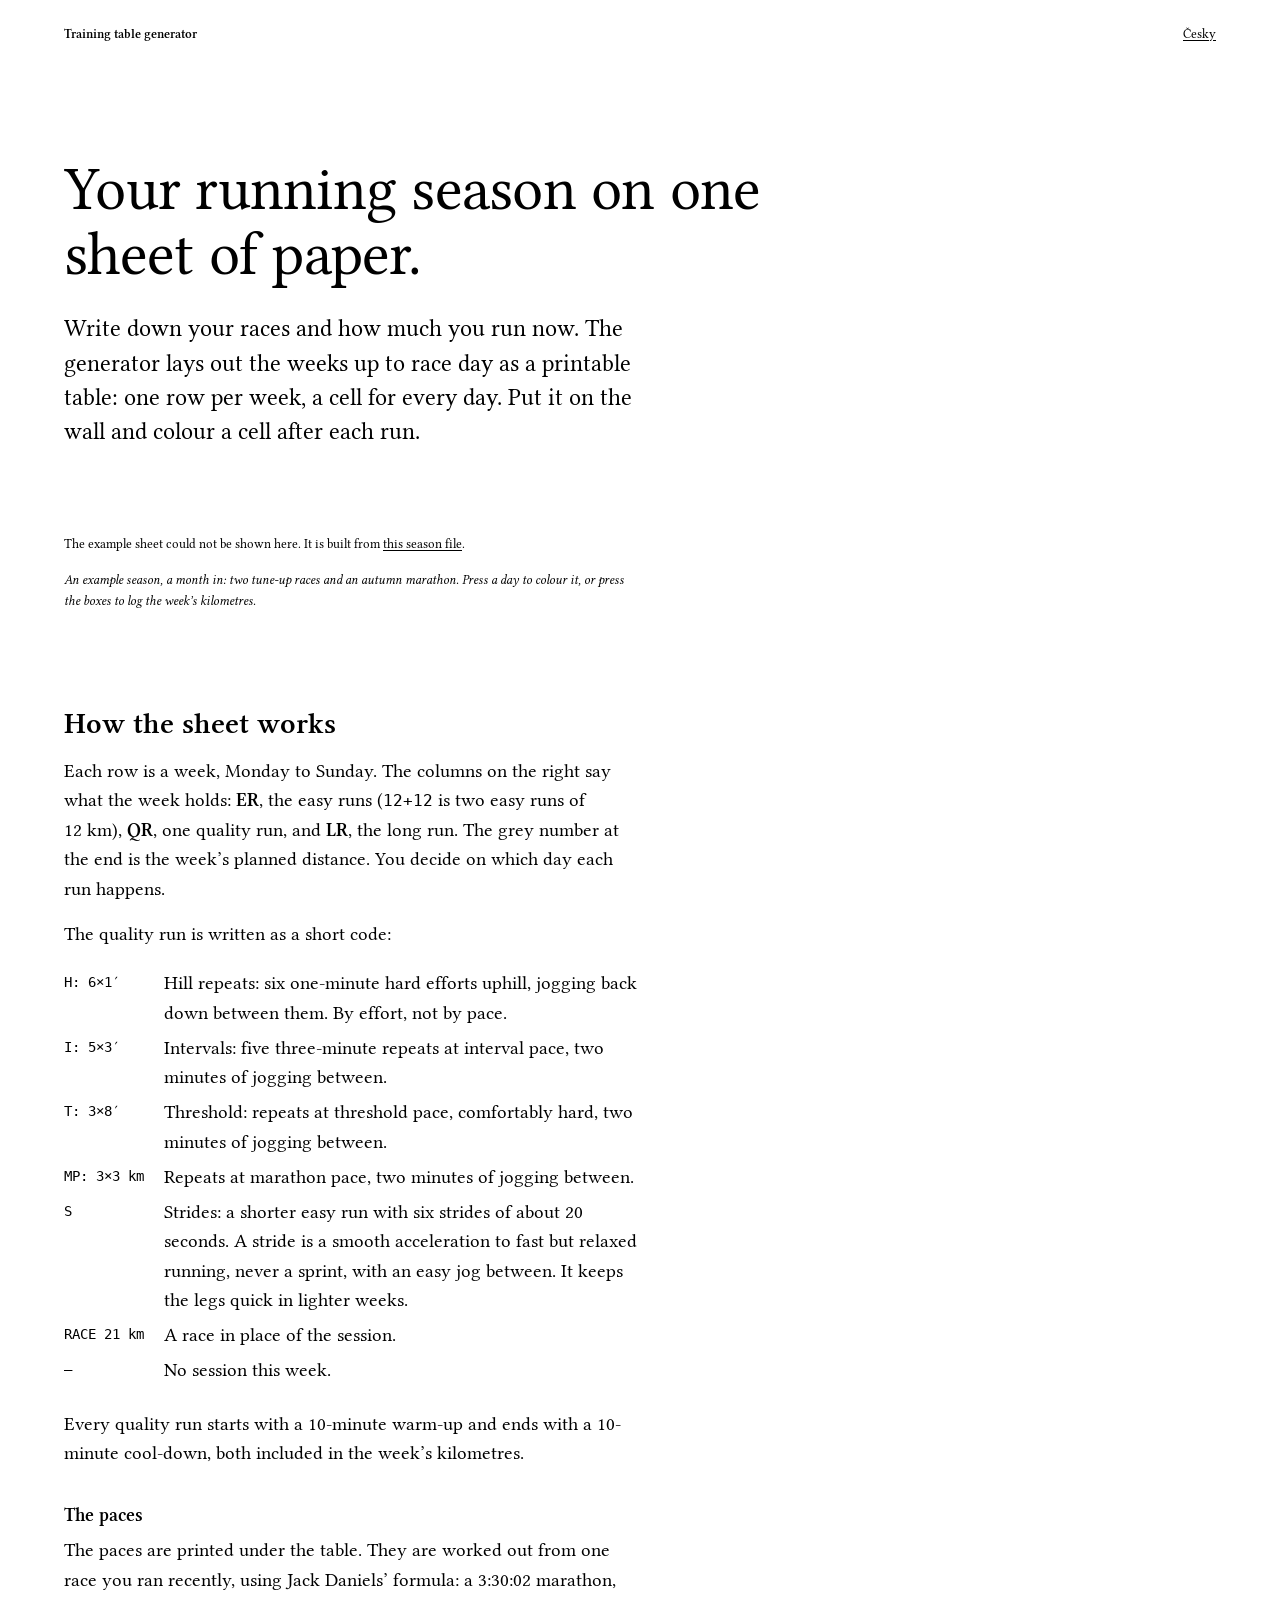
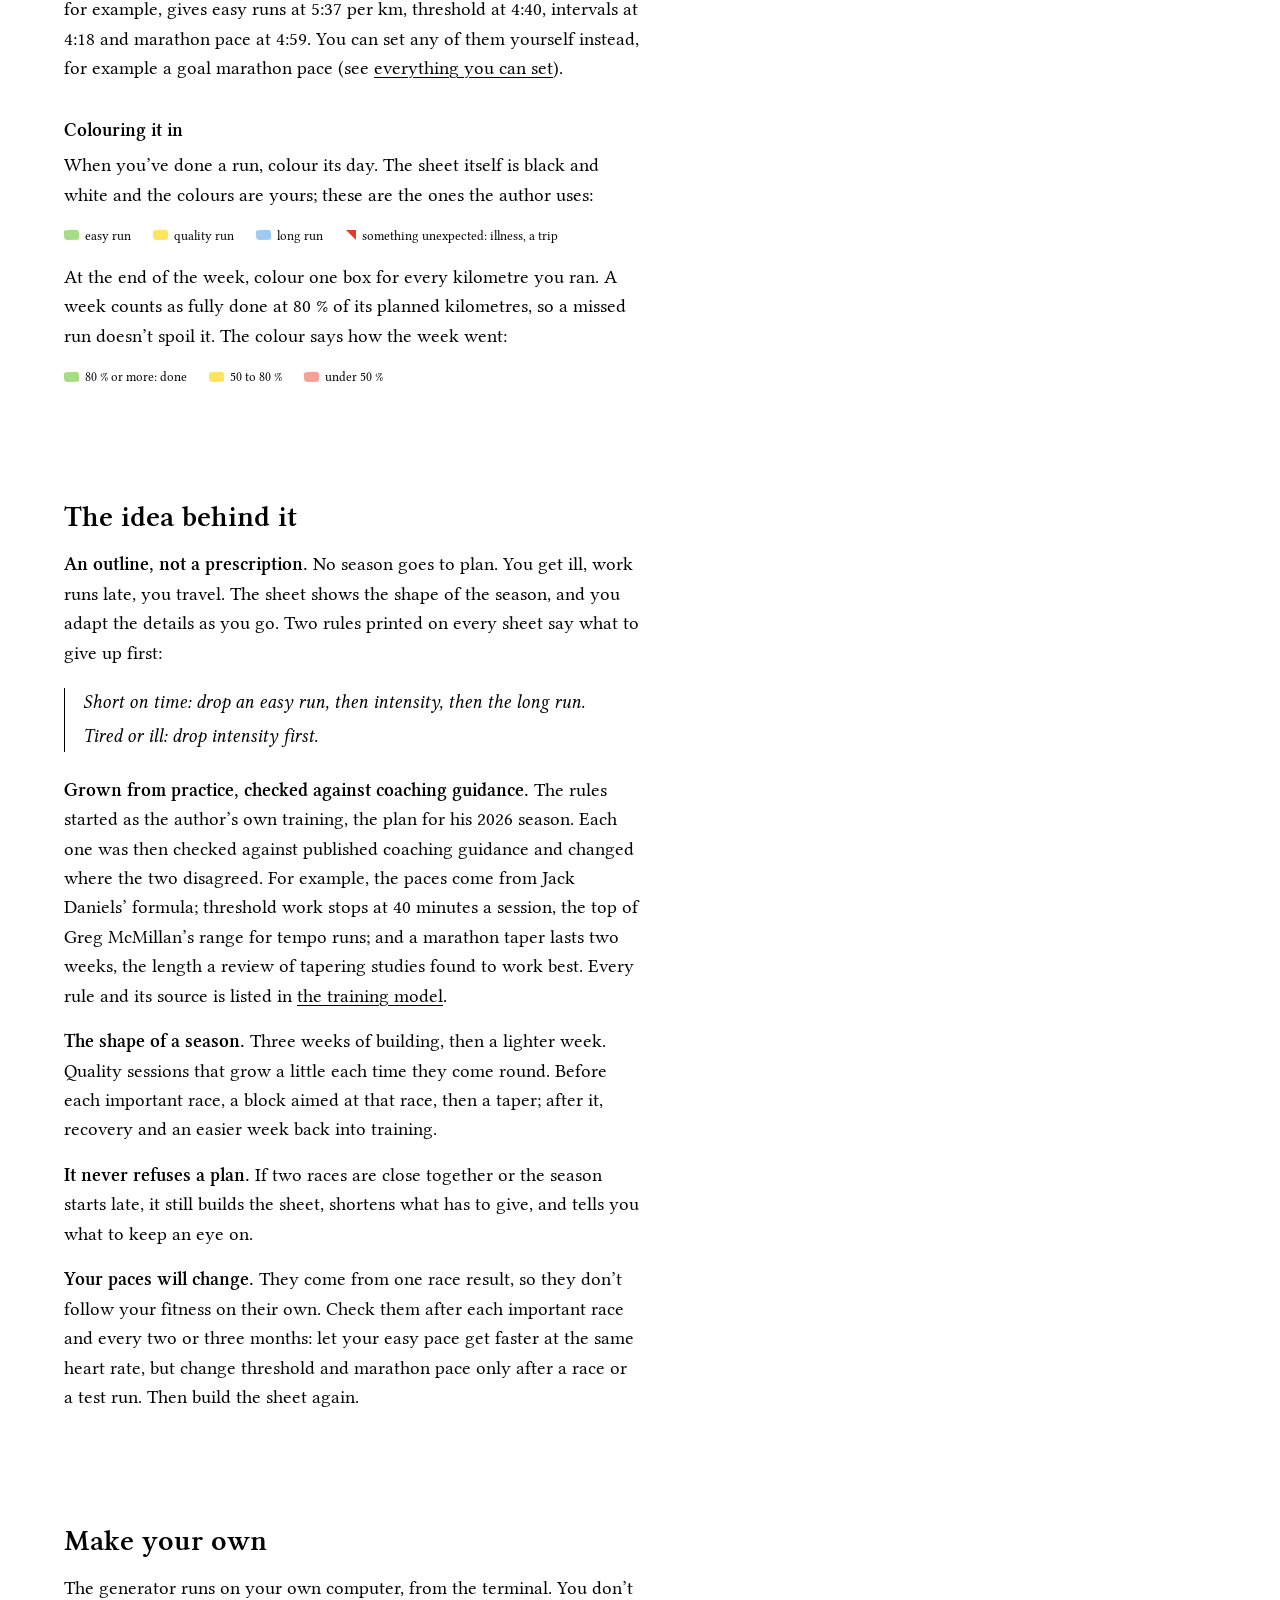
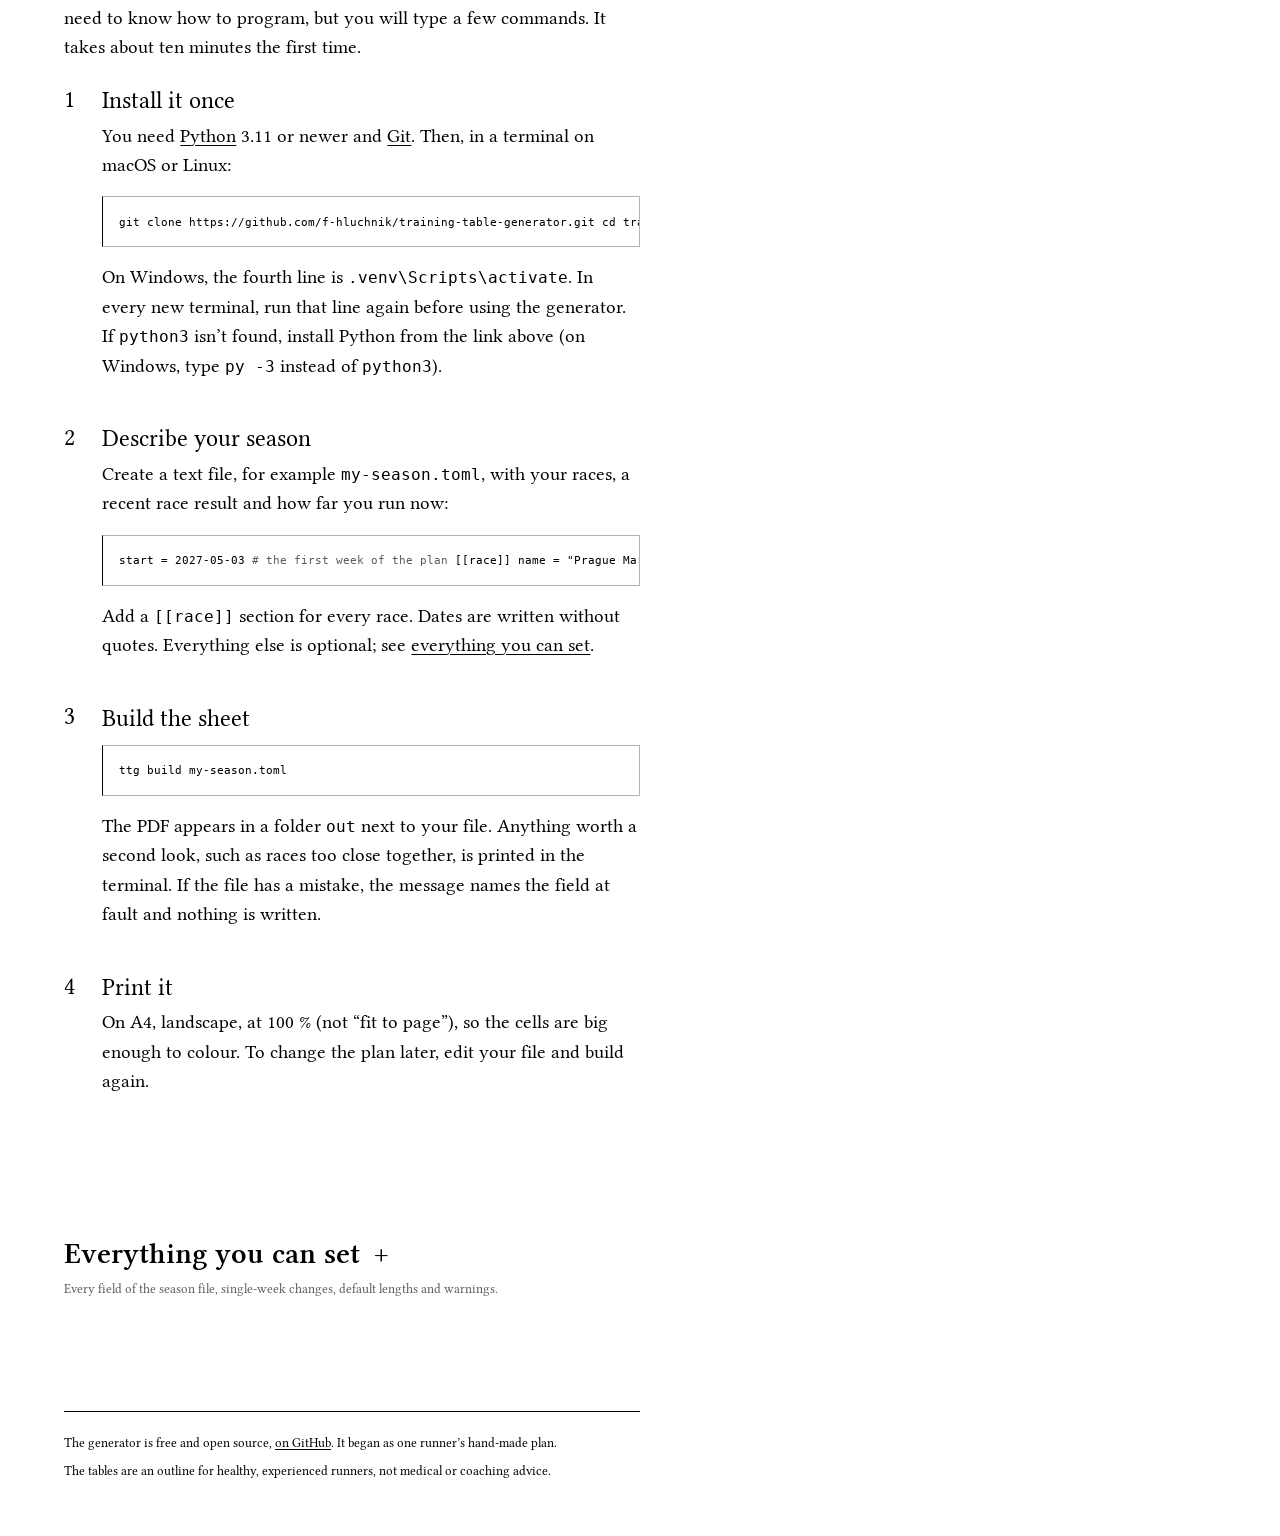
==== site/index.html @ 520ee598 "T-23: landing page, draft 2 (owner's review) - The week's km are coloured by share of the plan: gree" ====
<!doctype html>
<html lang="en">
  <head>
    <meta charset="utf-8" />
    <meta name="viewport" content="width=device-width, initial-scale=1" />
    <title>Training table generator: your running season on one sheet</title>
    <meta
      name="description"
      content="Describe your races in a short text file and get a printable training table: one row per week, a cell for every day, to put on the wall and colour in after each run."
    />
    <link rel="alternate" hreflang="cs" href="cs/" />
    <link rel="alternate" hreflang="en" href="./" />
    <link rel="preload" href="fonts/libertinus-serif-latin-400-normal.woff2" as="font" type="font/woff2" crossorigin />
    <link rel="icon" href="favicon.svg" type="image/svg+xml" />
    <link rel="stylesheet" href="style.css" />
    <script type="module" src="sheet.js"></script>
  </head>
  <body>
    <div class="page">
      <header class="masthead">
        <a class="name" href="./">Training table generator</a>
        <a href="cs/" hreflang="cs" lang="cs">Česky</a>
      </header>

      <main>
        <div class="hero">
          <h1>Your running season on one sheet of paper.</h1>
          <p class="lede">
            Write down your races and how much you run now. The generator lays out the weeks up to race day as a
            printable table: one row per week, a cell for every day. Put it on the wall and colour a cell after
            each run.
          </p>
        </div>

        <figure class="sheet-figure" data-plan="sample/plan.json" data-weeks="8">
          <div class="sheet-scroll"></div>
          <button class="sheet-toggle" type="button" aria-expanded="false" hidden></button>
          <p class="sheet-fallback" hidden>
            The example sheet could not be shown here. It is built from
            <a href="https://github.com/f-hluchnik/training-table-generator/blob/main/seasons/test-2027.toml">this
              season file</a>.
          </p>
          <figcaption class="sheet-caption">
            An example season, a month in: two tune-up races and an autumn marathon. Press a day to colour it,
            or press the boxes to log the week’s kilometres.
          </figcaption>
        </figure>
        <script type="application/json" id="sheet-text">
          {
            "caption": "The example season's training table",
            "weekdays": ["Monday", "Tuesday", "Wednesday", "Thursday", "Friday", "Saturday", "Sunday"],
            "runs": { "easy": "easy run", "quality": "quality run", "long": "long run" },
            "blank": "no run coloured",
            "event": "marked as unexpected",
            "kmText": "{km} of {planned} km",
            "gaugeText": "Kilometres run in week {week}",
            "showAll": "Show the whole season, {weeks} weeks",
            "showFirst": "Show only the first weeks"
          }
        </script>

        <section aria-labelledby="sheet">
          <h2 id="sheet">How the sheet works</h2>
          <p>
            Each row is a week, Monday to Sunday. The columns on the right say what the week holds:
            <strong>ER</strong>, the easy runs (<code>12+12</code> is two easy runs of 12&nbsp;km),
            <strong>QR</strong>, one quality run, and <strong>LR</strong>, the long run. The grey number at the end
            is the week’s planned distance. You decide on which day each run happens.
          </p>
          <p>The quality run is written as a short code:</p>
          <dl class="codes">
            <dt>H: 6×1′</dt>
            <dd>Hill repeats: six one-minute hard efforts uphill, jogging back down between them. By effort, not by pace.</dd>
            <dt>I: 5×3′</dt>
            <dd>Intervals: five three-minute repeats at interval pace, two minutes of jogging between.</dd>
            <dt>T: 3×8′</dt>
            <dd>Threshold: repeats at threshold pace, comfortably hard, two minutes of jogging between.</dd>
            <dt>MP: 3×3 km</dt>
            <dd>Repeats at marathon pace, two minutes of jogging between.</dd>
            <dt>S</dt>
            <dd>
              Strides: a shorter easy run with six strides of about 20 seconds. A stride is a smooth acceleration
              to fast but relaxed running, never a sprint, with an easy jog between. It keeps the legs quick in
              lighter weeks.
            </dd>
            <dt>RACE 21 km</dt>
            <dd>A race in place of the session.</dd>
            <dt>–</dt>
            <dd>No session this week.</dd>
          </dl>
          <p>
            Every quality run starts with a 10-minute warm-up and ends with a 10-minute cool-down, both included
            in the week’s kilometres.
          </p>

          <h3>The paces</h3>
          <p>
            The paces are printed under the table. They are worked out from one race you ran recently, using Jack
            Daniels’ formula: a 3:30:02 marathon, for example, gives easy runs at 5:37 per km, threshold at 4:40,
            intervals at 4:18 and marathon pace at 4:59. You can set any of them yourself instead, for example a
            goal marathon pace (see <a href="#options">everything you can set</a>).
          </p>

          <h3>Colouring it in</h3>
          <p>
            When you’ve done a run, colour its day. The sheet itself is black and white and the colours are yours;
            these are the ones the author uses:
          </p>
          <ul class="markers">
            <li class="easy">easy run</li>
            <li class="quality">quality run</li>
            <li class="long">long run</li>
            <li class="event">something unexpected: illness, a trip</li>
          </ul>
          <p>
            At the end of the week, colour one box for every kilometre you ran. A week counts as fully done at
            80&nbsp;% of its planned kilometres, so a missed run doesn’t spoil it. The colour says how the week
            went:
          </p>
          <ul class="markers">
            <li class="easy">80&nbsp;% or more: done</li>
            <li class="quality">50 to 80&nbsp;%</li>
            <li class="low">under 50&nbsp;%</li>
          </ul>
        </section>

        <section aria-labelledby="idea">
          <h2 id="idea">The idea behind it</h2>
          <p>
            <strong>An outline, not a prescription.</strong> No season goes to plan. You get ill, work runs late,
            you travel. The sheet shows the shape of the season, and you adapt the details as you go. Two rules
            printed on every sheet say what to give up first:
          </p>
          <blockquote class="rule-quote">
            <p>Short on time: drop an easy run, then intensity, then the long run.</p>
            <p>Tired or ill: drop intensity first.</p>
          </blockquote>
          <p>
            <strong>Grown from practice, checked against coaching guidance.</strong> The rules started as the
            author’s own training, the plan for his 2026 season. Each one was then checked against published
            coaching guidance and changed where the two disagreed. For example, the paces come from Jack Daniels’
            formula; threshold work stops at 40 minutes a session, the top of Greg McMillan’s range for tempo
            runs; and a marathon taper lasts two weeks, the length a review of tapering studies found to work
            best. Every rule and its source is listed in
            <a href="https://github.com/f-hluchnik/training-table-generator/blob/main/docs/TRAINING_MODEL.md">the
              training model</a>.
          </p>
          <p>
            <strong>The shape of a season.</strong> Three weeks of building, then a lighter week. Quality sessions
            that grow a little each time they come round. Before each important race, a block aimed at that race,
            then a taper; after it, recovery and an easier week back into training.
          </p>
          <p>
            <strong>It never refuses a plan.</strong> If two races are close together or the season starts late,
            it still builds the sheet, shortens what has to give, and tells you what to keep an eye on.
          </p>
          <p>
            <strong>Your paces will change.</strong> They come from one race result, so they don’t follow your
            fitness on their own. Check them after each important race and every two or three months: let your
            easy pace get faster at the same heart rate, but change threshold and marathon pace only after a race
            or a test run. Then build the sheet again.
          </p>
        </section>

        <section aria-labelledby="make">
          <h2 id="make">Make your own</h2>
          <p>
            The generator runs on your own computer, from the terminal. You don’t need to know how to program, but
            you will type a few commands. It takes about ten minutes the first time.
          </p>
          <ol class="steps">
            <li>
              <h3>Install it once</h3>
              <p>
                You need <a href="https://www.python.org/downloads/">Python</a> 3.11 or newer and
                <a href="https://git-scm.com/downloads">Git</a>. Then, in a terminal on macOS or Linux:
              </p>
              <pre><code>git clone https://github.com/f-hluchnik/training-table-generator.git
cd training-table-generator
python3 -m venv .venv
. .venv/bin/activate
pip install -e .</code></pre>
              <p>
                On Windows, the fourth line is <code>.venv\Scripts\activate</code>. In every new terminal, run
                that line again before using the generator. If <code>python3</code> isn’t found, install Python
                from the link above (on Windows, type <code>py -3</code> instead of <code>python3</code>).
              </p>
            </li>
            <li>
              <h3>Describe your season</h3>
              <p>
                Create a text file, for example <code>my-season.toml</code>, with your races, a recent race result
                and how far you run now:
              </p>
              <pre><code>start = 2027-05-03              <span class="comment"># the first week of the plan</span>

[[race]]
name = "Prague Marathon"
date = 2027-10-10
distance_km = 42.195

[paces]
<span class="comment"># a race you ran recently; all paces are worked out from it</span>
race_result = { distance_km = 42.195, time = "3:30:02" }

[load]
easy_run_km = 12                <span class="comment"># the length of one easy run</span>
long_run_km = 15                <span class="comment"># your long run now</span></code></pre>
              <p>
                Add a <code>[[race]]</code> section for every race. Dates are written without quotes. Everything
                else is optional; see <a href="#options">everything you can set</a>.
              </p>
            </li>
            <li>
              <h3>Build the sheet</h3>
              <pre><code>ttg build my-season.toml</code></pre>
              <p>
                The PDF appears in a folder <code>out</code> next to your file. Anything worth a second look, such as
                races too close together, is printed in the terminal. If the file has a mistake, the message names
                the field at fault and nothing is written.
              </p>
            </li>
            <li>
              <h3>Print it</h3>
              <p>
                On A4, landscape, at 100&nbsp;% (not “fit to page”), so the cells are big enough to colour. To change
                the plan later, edit your file and build again.
              </p>
            </li>
          </ol>
        </section>

        <section class="reference" aria-labelledby="options">
          <details id="options-details">
            <summary>
              <h2 id="options">Everything you can set</h2>
              <span class="summary-note">Every field of the season file, single-week changes, default lengths and warnings.</span>
            </summary>

            <p>
              Only the fields marked <em>required</em> must be in the file. A misspelled field is reported as an
              error, so a typo is never silently ignored.
            </p>

            <h3>The plan</h3>
            <dl class="fields">
              <dt><code>start</code> <span>date</span></dt>
              <dd>Week&nbsp;1 is the Monday-to-Sunday week that contains this date.</dd>
              <dt><code>weeks</code> <span>number</span></dt>
              <dd>
                Instead of <code>start</code>: the plan’s length in weeks, ending with the week of the last race.
                Give one of the two, not both. With neither, the plan starts next Monday.
              </dd>
            </dl>

            <h3>Races: <code>[[race]]</code></h3>
            <p>One section per race, as many as you like, on any dates.</p>
            <dl class="fields">
              <dt><code>name</code> <span>text, required</span></dt>
              <dd>Printed under the table. Each race needs its own name.</dd>
              <dt><code>date</code> <span>date, required</span></dt>
              <dd>The race day, or the first day of a race over several days.</dd>
              <dt><code>end</code> <span>date</span></dt>
              <dd>The last day of a race over several days.</dd>
              <dt><code>distance_km</code> <span>number, required</span></dt>
              <dd>
                Decides how the race is trained for: up to 10&nbsp;km, half marathon, marathon, or longer (ultra).
              </dd>
              <dt><code>priority</code> <span>"A", "B" or "C", default "A"</span></dt>
              <dd>
                A is a main goal, with a full taper and recovery. B is important, with a taper one week shorter. C
                is a tune-up race inside your training, with no taper or recovery of its own: a C race up to
                10&nbsp;km takes the place of the quality run, a longer one the place of the long run.
              </dd>
              <dt><code>taper_weeks</code>, <code>specific_weeks</code>, <code>recovery_weeks</code> <span>numbers</span></dt>
              <dd>
                Change the length of the race’s taper (including race week), its race-specific block and its
                recovery. The defaults are in the table below. Not for C races.
              </dd>
              <dt><code>hilly</code> <span>true or false, default false</span></dt>
              <dd>
                For a course where climbs, not a steady pace, decide the effort, such as a trail or mountain race.
                In the weeks aimed at it, every other quality run is hill repeats, threshold work replaces
                marathon pace, and the long runs have no marathon-pace kilometres. Not for C races.
              </dd>
            </dl>

            <h3>Paces: <code>[paces]</code></h3>
            <dl class="fields">
              <dt><code>race_result</code> <span>required</span></dt>
              <dd>
                A race you ran recently, as <code>{ distance_km = 21.1, time = "1:39:30" }</code>. The time is
                <code>"h:mm:ss"</code> or <code>"m:ss"</code>. Every pace is worked out from it.
              </dd>
              <dt><code>easy</code>, <code>mp</code>, <code>threshold</code>, <code>interval</code> <span>"m:ss" per km</span></dt>
              <dd>
                Set a pace yourself instead of the worked-out one: easy runs, marathon pace, threshold, intervals.
                <code>mp</code> is the place for a goal marathon pace. A threshold pace far from the worked-out one
                gets a warning.
              </dd>
            </dl>

            <h3>Your running now: <code>[load]</code></h3>
            <dl class="fields">
              <dt><code>easy_run_km</code> <span>number, required</span></dt>
              <dd>The length of one easy run. It stays the same all season; in lighter weeks the last one is halved.</dd>
              <dt><code>long_run_km</code> <span>number, required</span></dt>
              <dd>The long run of the first week. It grows by 2&nbsp;km in each building week, up to a limit set by the race.</dd>
              <dt><code>runs_per_week</code> <span>3 to 6, default 4</span></dt>
              <dd>Always one quality run and one long run; the others are easy runs.</dd>
            </dl>

            <h3>The sheet: <code>[sheet]</code></h3>
            <dl class="fields">
              <dt><code>title</code> <span>text, default "training plan"</span></dt>
              <dd>The title at the top of the sheet.</dd>
              <dt><code>rules</code> <span>list of texts</span></dt>
              <dd>
                The rules printed under the table, such as <code>rules = ["Short on time: drop an easy run."]</code>.
                Without it, the sheet prints its own.
              </dd>
            </dl>

            <h3>Changing single weeks: <code>[overrides]</code></h3>
            <p>
              Change any week by its number. The change applies to that week only; the weeks after it are still
              planned as before.
            </p>
            <pre><code>[overrides]
1  = { easy = "reduced" }                                  <span class="comment"># "regular" or "reduced": the last easy run halved</span>
13 = { quality = { type = "H", reps = 10, minutes = 1 } }  <span class="comment"># any quality session</span>
14 = { long_run_km = 30 }                                  <span class="comment"># 0 = no long run</span>
20 = { note = "holiday" }                                  <span class="comment"># replaces the grey number at the end</span></code></pre>
            <p>
              A quality session is <code>{ type, reps, minutes }</code> or <code>{ type, reps, km }</code>, with
              <code>type</code> one of <code>"H"</code>, <code>"I"</code>, <code>"T"</code>, <code>"MP"</code>.
              Strides are <code>{ type = "S" }</code>, no session is <code>{ type = "none" }</code>. A race can’t be
              replaced.
            </p>

            <h3>Default phase lengths</h3>
            <p>
              The plan is laid out backwards from each A and B race. The lengths are in weeks; the long run never
              goes above its limit.
            </p>
            <div class="table-scroll">
              <table class="defaults">
                <thead>
                  <tr>
                    <th scope="col">Race</th>
                    <th scope="col">Taper, with race week</th>
                    <th scope="col">Race-specific block</th>
                    <th scope="col">Recovery</th>
                    <th scope="col">Longest long run</th>
                  </tr>
                </thead>
                <tbody>
                  <tr><th scope="row">up to 10 km</th><td>1</td><td>3</td><td>1</td><td>16 km</td></tr>
                  <tr><th scope="row">half marathon</th><td>2</td><td>4</td><td>2</td><td>21 km</td></tr>
                  <tr><th scope="row">marathon</th><td>2</td><td>6</td><td>2</td><td>32 km</td></tr>
                  <tr><th scope="row">ultra</th><td>3</td><td>6</td><td>3</td><td>40 km</td></tr>
                </tbody>
              </table>
            </div>
            <p>
              When there isn’t room for all of it, the build weeks give way first, then the race-specific block,
              then the recovery after the previous race, then the taper. Each shortened block gets a warning.
            </p>

            <h3>Warnings</h3>
            <p>Warnings never stop the build. Each starts with a code:</p>
            <dl class="fields compact">
              <dt><code>C1</code></dt>
              <dd>Races are close together: a block was shortened because of the previous race.</dd>
              <dt><code>C2</code></dt>
              <dd>The plan starts too late for the first main race.</dd>
              <dt><code>C3</code></dt>
              <dd>The easy runs and the long run grow by more than 10&nbsp;% from one week to the next.</dd>
              <dt><code>C4</code></dt>
              <dd>The long run is more than half of the week.</dd>
              <dt><code>C5</code></dt>
              <dd>The long run is above the race’s limit.</dd>
              <dt><code>C6</code></dt>
              <dd>More than 40 minutes at threshold pace in one session.</dd>
              <dt><code>C7</code></dt>
              <dd>More than 10&nbsp;km, or 8&nbsp;% of the week, at interval pace in one session.</dd>
              <dt><code>C8</code></dt>
              <dd>A threshold pace you set is more than 10 seconds per km away from the worked-out one.</dd>
              <dt><code>C9</code></dt>
              <dd>Hill repeats longer than 2 minutes, or more than 20 minutes of hill effort in one session.</dd>
            </dl>
          </details>
        </section>
      </main>

      <footer class="colophon">
        <p>
          The generator is free and open source,
          <a href="https://github.com/f-hluchnik/training-table-generator">on GitHub</a>. It began as one runner’s
          hand-made plan.
        </p>
        <p>The tables are an outline for healthy, experienced runners, not medical or coaching advice.</p>
      </footer>
    </div>
  </body>
</html>
---- site/style.css ----
/* The landing page wears the sheet's own clothes: white paper, black ink, the sheet's two
   typefaces, and colour only where a runner colours something in (D-051). */

@font-face {
  font-family: "Libertinus Serif";
  font-style: normal;
  font-weight: 400;
  font-display: swap;
  src: url(fonts/libertinus-serif-latin-400-normal.woff2) format("woff2");
  unicode-range: U+0000-00FF, U+0131, U+0152-0153, U+02BB-02BC, U+02C6, U+02DA, U+02DC, U+0304, U+0308, U+0329,
    U+2000-206F, U+20AC, U+2122, U+2191, U+2193, U+2212, U+2215, U+FEFF, U+FFFD;
}
@font-face {
  font-family: "Libertinus Serif";
  font-style: normal;
  font-weight: 400;
  font-display: swap;
  src: url(fonts/libertinus-serif-latin-ext-400-normal.woff2) format("woff2");
  unicode-range: U+0100-02BA, U+02BD-02C5, U+02C7-02CC, U+02CE-02D7, U+02DD-02FF, U+0304, U+0308, U+0329,
    U+1D00-1DBF, U+1E00-1E9F, U+1EF2-1EFF, U+2020, U+20A0-20AB, U+20AD-20C0, U+2113, U+2C60-2C7F, U+A720-A7FF;
}
@font-face {
  font-family: "Libertinus Serif";
  font-style: italic;
  font-weight: 400;
  font-display: swap;
  src: url(fonts/libertinus-serif-latin-400-italic.woff2) format("woff2");
  unicode-range: U+0000-00FF, U+0131, U+0152-0153, U+02BB-02BC, U+02C6, U+02DA, U+02DC, U+0304, U+0308, U+0329,
    U+2000-206F, U+20AC, U+2122, U+2191, U+2193, U+2212, U+2215, U+FEFF, U+FFFD;
}
@font-face {
  font-family: "Libertinus Serif";
  font-style: italic;
  font-weight: 400;
  font-display: swap;
  src: url(fonts/libertinus-serif-latin-ext-400-italic.woff2) format("woff2");
  unicode-range: U+0100-02BA, U+02BD-02C5, U+02C7-02CC, U+02CE-02D7, U+02DD-02FF, U+0304, U+0308, U+0329,
    U+1D00-1DBF, U+1E00-1E9F, U+1EF2-1EFF, U+2020, U+20A0-20AB, U+20AD-20C0, U+2113, U+2C60-2C7F, U+A720-A7FF;
}
@font-face {
  font-family: "Libertinus Serif";
  font-style: normal;
  font-weight: 600;
  font-display: swap;
  src: url(fonts/libertinus-serif-latin-600-normal.woff2) format("woff2");
  unicode-range: U+0000-00FF, U+0131, U+0152-0153, U+02BB-02BC, U+02C6, U+02DA, U+02DC, U+0304, U+0308, U+0329,
    U+2000-206F, U+20AC, U+2122, U+2191, U+2193, U+2212, U+2215, U+FEFF, U+FFFD;
}
@font-face {
  font-family: "Libertinus Serif";
  font-style: normal;
  font-weight: 600;
  font-display: swap;
  src: url(fonts/libertinus-serif-latin-ext-600-normal.woff2) format("woff2");
  unicode-range: U+0100-02BA, U+02BD-02C5, U+02C7-02CC, U+02CE-02D7, U+02DD-02FF, U+0304, U+0308, U+0329,
    U+1D00-1DBF, U+1E00-1E9F, U+1EF2-1EFF, U+2020, U+20A0-20AB, U+20AD-20C0, U+2113, U+2C60-2C7F, U+A720-A7FF;
}
@font-face {
  font-family: "DejaVu Sans Mono";
  font-style: normal;
  font-weight: 400;
  font-display: swap;
  src: url(fonts/dejavu-mono-latin-400-normal.woff2) format("woff2");
}
@font-face {
  font-family: "DejaVu Sans Mono";
  font-style: normal;
  font-weight: 700;
  font-display: swap;
  src: url(fonts/dejavu-mono-latin-700-normal.woff2) format("woff2");
}

:root {
  /* The sheet: paper, ink, its grey rules and fills (D-048). */
  --paper: #ffffff;
  --ink: #000000;
  --pencil: #5c5c5c; /* secondary text, the sheet's grey week numbers */
  --rule: #b3b3b3;
  --header-fill: #e6e6e6; /* the sheet's 90 % grey */
  --band-fill: #f0f0f0; /* the sheet's 94 % grey */
  /* The runner's markers, as on the 2026 reference sheet. */
  --easy: #a6dc86;
  --quality: #ffe45c;
  --long: #9fcbf2;
  --event: #e23b2e;
  --low: #f4a196; /* red, light enough to fill a row of boxes */

  --serif: "Libertinus Serif", "Iowan Old Style", "Palatino Linotype", Georgia, serif;
  --mono: "DejaVu Sans Mono", Menlo, Consolas, monospace;

  /* A 1.25 scale on an 19 px serif body. */
  --step--1: 0.84rem;
  --step-0: 1.1875rem;
  --step-1: 1.48rem;
  --step-2: 1.85rem;
  --step-4: clamp(2.4rem, 1.6rem + 3.4vw, 3.9rem);

  --measure: 36rem;
  --gutter: clamp(1.25rem, 5vw, 4.5rem);
}

*,
*::before,
*::after {
  box-sizing: border-box;
}

html {
  background: var(--paper);
  color: var(--ink);
  font-family: var(--serif);
  font-size: 100%;
  -webkit-text-size-adjust: 100%;
}

body {
  margin: 0;
  font-size: var(--step-0);
  line-height: 1.55;
  font-kerning: normal;
  font-variant-numeric: oldstyle-nums proportional-nums;
}

a {
  color: inherit;
  text-decoration-thickness: 1px;
  text-underline-offset: 0.18em;
}
a:hover {
  text-decoration-thickness: 2px;
}
:focus-visible {
  outline: 2px solid var(--ink);
  outline-offset: 3px;
}

.page {
  padding: 0 var(--gutter);
}

/* ---------------------------------------------------------------- masthead */

.masthead {
  display: flex;
  justify-content: space-between;
  align-items: baseline;
  gap: 1rem;
  padding: 1.5rem 0 0;
  font-size: var(--step--1);
}
.masthead .name {
  font-weight: 600;
  text-decoration: none;
}

/* ---------------------------------------------------------------- hero */

.hero {
  padding: clamp(3rem, 9vw, 7rem) 0 0;
}
h1 {
  max-width: 13em;
  margin: 0;
  font-size: var(--step-4);
  font-weight: 400;
  line-height: 1.04;
  letter-spacing: -0.012em;
  font-variant-numeric: lining-nums;
}
.lede {
  max-width: var(--measure);
  margin: 1.6rem 0 0;
  font-size: var(--step-1);
  line-height: 1.45;
}

/* ---------------------------------------------------------------- the sheet */

.sheet-figure {
  margin: clamp(2.5rem, 6vw, 4.5rem) 0 0;
}
.sheet-scroll {
  overflow-x: auto;
  /* The sheet keeps the PDF's proportions and scrolls on narrow screens. */
  padding: 0 0 0.75rem;
}
.sheet {
  border-collapse: collapse;
  font-family: var(--mono);
  font-size: 0.8125rem;
  line-height: 1;
  font-variant-numeric: normal;
  white-space: nowrap;
}
/* The frame, as on the sheet: around the table, not around the note column. */
.sheet thead th:not(.note) {
  border-top: 1.5px solid var(--ink);
}
.sheet .month {
  border-left: 1.5px solid var(--ink);
}
.sheet .end {
  border-right: 1.5px solid var(--ink);
}
.sheet tbody tr:last-child > :not(.note),
.sheet .reaches-end {
  border-bottom: 1.5px solid var(--ink);
}
.sheet th,
.sheet td {
  height: 1.9rem;
  padding: 0 0.45rem;
  border: 1px solid var(--rule);
  font-weight: 400;
  text-align: left;
}
.sheet thead th {
  background: var(--header-fill);
  border-bottom: 1.5px solid var(--ink);
  text-align: center;
}
.sheet .month,
.sheet .phase {
  width: 1.7rem;
  padding: 0;
  background: var(--band-fill);
  text-align: center;
  vertical-align: middle;
}
.sheet .month span,
.sheet .phase span {
  display: inline-block;
  writing-mode: vertical-rl;
  transform: rotate(180deg);
}
.sheet .week {
  color: var(--pencil);
  text-align: right;
}
.sheet .group {
  border-left: 1.2px solid var(--ink);
}
.sheet .note {
  border: 0;
  padding-left: 0.6rem;
  color: var(--pencil);
  font-size: 0.75rem;
  background: var(--paper);
}
.sheet thead .note {
  background: var(--paper);
  border-bottom: 0;
}

/* A day cell is a button: press it to colour the day. */
.sheet .day {
  padding: 0;
  text-align: center;
}
.day button {
  position: relative;
  width: 2.35rem;
  height: 100%;
  min-height: 1.9rem;
  padding: 0;
  border: 0;
  background: none;
  color: inherit;
  font: inherit;
  cursor: pointer;
}
.day button.race {
  font-weight: 700;
}
/* The colour is laid on like a marker stroke: a little short of the lines, a little crooked. */
.day button::before {
  content: "";
  position: absolute;
  inset: 2px 1px 3px 2px;
  border-radius: 1px 4px 2px 6px / 3px 2px 5px 2px;
  background: var(--marker, transparent);
  transform: rotate(var(--tilt, 0deg));
  mix-blend-mode: multiply;
}
.day button span {
  position: relative;
}
.day button[data-run="easy"] {
  --marker: var(--easy);
}
.day button[data-run="quality"] {
  --marker: var(--quality);
}
.day button[data-run="long"] {
  --marker: var(--long);
}
/* Something unexpected (illness, a trip): a red triangle in the corner. */
.day button[data-event]::after {
  content: "";
  position: absolute;
  top: 0;
  right: 0;
  border-style: solid;
  border-width: 0 0.6rem 0.6rem 0;
  border-color: transparent var(--event) transparent transparent;
}

/* The gauge: one box per km, a heavier line every 10 km. */
.sheet .gauge {
  padding: 0;
}
.gauge-track {
  display: grid;
  grid-template-columns: repeat(var(--boxes), 0.36rem);
  height: 1.9rem;
  cursor: pointer;
}
.gauge-track span {
  border-right: 1px solid #d4d4d4;
}
.gauge-track span:nth-child(10n) {
  border-right-color: var(--ink);
}
.gauge-track span:last-child {
  border-right: 0;
}
/* Logged km: green from 80 % of the plan, yellow from 50 %, red below. */
.gauge-track[data-level="full"] span.done {
  background: var(--easy);
}
.gauge-track[data-level="part"] span.done {
  background: var(--quality);
}
.gauge-track[data-level="low"] span.done {
  background: var(--low);
}
.gauge-head {
  display: grid;
  grid-template-columns: repeat(var(--labels), calc(0.36rem * 10));
  font-size: 0.6875rem;
}
.gauge-head span {
  text-align: right;
  padding-right: 2px;
}

.sheet-paper {
  display: inline-block;
}
.sheet-scroll.collapsed {
  max-height: var(--collapsed-height);
  overflow-y: hidden;
  -webkit-mask-image: linear-gradient(to bottom, #000 calc(100% - 2.5rem), transparent);
  mask-image: linear-gradient(to bottom, #000 calc(100% - 2.5rem), transparent);
}

/* The sheet's footer: codes and dates in the mono, words in the serif, a thin rule between. */
.sheet-footer {
  padding: 0.9rem 0 0;
  font-size: 0.8125rem;
  line-height: 1.5;
  text-align: center;
  white-space: normal;
}
.sheet-footer p {
  margin: 0 0 0.3rem;
  hyphens: manual;
}
.sheet-footer .entry {
  display: inline-block;
}
.sheet-footer .data {
  font-family: var(--mono);
  font-size: 0.88em;
}
.sheet-footer b.data {
  font-weight: 700;
}
.sheet-footer .separator {
  display: inline-block;
  height: 0.75em;
  margin: 0 0.55rem;
  border-left: 1px solid var(--ink);
}

.sheet-toggle {
  margin: 0.9rem 0 0;
  padding: 0.35rem 0.8rem;
  border: 1.5px solid var(--ink);
  border-radius: 0;
  background: var(--paper);
  color: var(--ink);
  font: inherit;
  font-size: var(--step--1);
  cursor: pointer;
}
.sheet-toggle:hover {
  background: var(--band-fill);
}

.sheet-caption {
  max-width: var(--measure);
  margin: 1rem 0 0;
  font-size: var(--step--1);
  font-style: italic;
  line-height: 1.5;
}
.sheet-caption a {
  font-style: normal;
}
.sheet-fallback {
  max-width: var(--measure);
  font-size: var(--step--1);
}

/* ---------------------------------------------------------------- sections */

main section {
  max-width: var(--measure);
  padding: clamp(3.5rem, 8vw, 6rem) 0 0;
}
h2 {
  margin: 0 0 1rem;
  font-size: var(--step-2);
  font-weight: 600;
  line-height: 1.15;
}
h3 {
  margin: 2rem 0 0.4rem;
  font-size: var(--step-0);
  font-weight: 600;
}
p {
  margin: 0 0 1rem;
  hyphens: auto;
}
strong {
  font-weight: 600;
}

/* The session codes, as the sheet prints them. */
.codes {
  display: grid;
  grid-template-columns: max-content 1fr;
  gap: 0.35rem 1.25rem;
  margin: 1.25rem 0 1.5rem;
}
.codes dt {
  font-family: var(--mono);
  font-size: 0.875rem;
  line-height: 1.9;
}
.codes dd {
  margin: 0;
}

.markers {
  display: flex;
  flex-wrap: wrap;
  gap: 0.5rem 1.4rem;
  margin: 0 0 1rem;
  padding: 0;
  list-style: none;
  font-size: var(--step--1);
}
.markers li::before {
  content: "";
  display: inline-block;
  width: 1.1em;
  height: 0.75em;
  margin-right: 0.45em;
  border-radius: 2px 3px 2px 4px;
  background: var(--swatch);
  vertical-align: -0.02em;
  transform: rotate(-2deg);
}
.markers .easy {
  --swatch: var(--easy);
}
.markers .quality {
  --swatch: var(--quality);
}
.markers .long {
  --swatch: var(--long);
}
.markers .low {
  --swatch: var(--low);
}
.markers .event::before {
  width: 0;
  height: 0;
  border-radius: 0;
  border-style: solid;
  border-width: 0 0.75em 0.75em 0;
  border-color: transparent var(--event) transparent transparent;
  background: none;
  transform: none;
}

/* The printed rules, quoted as the sheet sets them. */
.rule-quote {
  margin: 1.25rem 0 1.5rem;
  padding: 0 0 0 1.1rem;
  border-left: 1.5px solid var(--ink);
  font-style: italic;
}
.rule-quote p {
  margin: 0 0 0.3rem;
}

/* Making a plan is a real sequence, so it is numbered. */
.steps {
  margin: 1.5rem 0 0;
  padding: 0;
  list-style: none;
  counter-reset: step;
}
.steps > li {
  counter-increment: step;
  position: relative;
  padding: 0 0 1.75rem 2.4rem;
}
.steps > li::before {
  content: counter(step);
  position: absolute;
  left: 0;
  top: -0.05em;
  font-size: var(--step-1);
  line-height: 1.2;
  font-variant-numeric: lining-nums;
}
.steps h3 {
  margin: 0 0 0.4rem;
  font-size: var(--step-1);
  font-weight: 400;
  line-height: 1.2;
}

pre,
code {
  font-family: var(--mono);
  font-size: 0.8125rem;
}
pre {
  margin: 0.75rem 0 1rem;
  padding: 0.9rem 1rem;
  overflow-x: auto;
  border: 1px solid var(--rule);
  border-left: 1.5px solid var(--ink);
  line-height: 1.55;
  font-variant-numeric: normal;
}
pre .comment {
  color: var(--pencil);
}
p code,
li code {
  font-size: 0.85em;
}

/* ---------------------------------------------------------------- reference */

/* Everything you can set: folded away so the page stays short, complete when opened. */
.reference details > summary {
  display: block;
  cursor: pointer;
  list-style: none;
}
.reference details > summary::-webkit-details-marker {
  display: none;
}
.reference summary h2 {
  display: inline;
  margin: 0;
}
.reference summary h2::after {
  content: "+";
  display: inline-block;
  margin-left: 0.45em;
  font-weight: 400;
}
.reference details[open] summary h2::after {
  content: "−";
}
.reference .summary-note {
  display: block;
  margin: 0.4rem 0 0;
  color: var(--pencil);
  font-size: var(--step--1);
}
.reference details[open] > summary {
  margin-bottom: 1.5rem;
}
.reference h3 {
  margin: 2.5rem 0 0.75rem;
  font-size: var(--step-1);
  font-weight: 400;
}

.fields {
  margin: 0 0 1rem;
}
.fields dt {
  margin: 1.1rem 0 0.2rem;
}
.fields dt span {
  margin-left: 0.4rem;
  color: var(--pencil);
  font-size: var(--step--1);
  font-style: italic;
}
.fields dd {
  margin: 0;
}
.fields.compact {
  display: grid;
  grid-template-columns: max-content 1fr;
  gap: 0.4rem 1.1rem;
}
.fields.compact dt {
  margin: 0;
}

.table-scroll {
  overflow-x: auto;
  margin: 0 0 1rem;
}
.defaults {
  border-collapse: collapse;
  font-size: var(--step--1);
  font-variant-numeric: lining-nums tabular-nums;
}
.defaults th,
.defaults td {
  padding: 0.45rem 0.9rem 0.45rem 0;
  border-bottom: 1px solid var(--rule);
  text-align: left;
  vertical-align: bottom;
}
.defaults thead th {
  border-bottom: 1.5px solid var(--ink);
  font-weight: 600;
}
.defaults tbody th {
  font-weight: 400;
}
.defaults td {
  text-align: right;
}

/* ---------------------------------------------------------------- footer */

.colophon {
  max-width: var(--measure);
  margin: clamp(4rem, 9vw, 7rem) 0 0;
  padding: 1.25rem 0 3rem;
  border-top: 1.5px solid var(--ink);
  font-size: var(--step--1);
  line-height: 1.6;
}
.colophon p {
  margin: 0 0 0.4rem;
}

@media (max-width: 40rem) {
  body {
    font-size: 1.0625rem;
  }
  .steps > li {
    padding-left: 1.9rem;
  }
}

@media print {
  .sheet-figure,
  .masthead a[hreflang] {
    display: none;
  }
}

.visually-hidden {
  position: absolute;
  width: 1px;
  height: 1px;
  overflow: hidden;
  clip-path: inset(50%);
  white-space: nowrap;
}

/* Short code in running text stays on one line. */
p code,
dd code,
li code {
  white-space: nowrap;
}
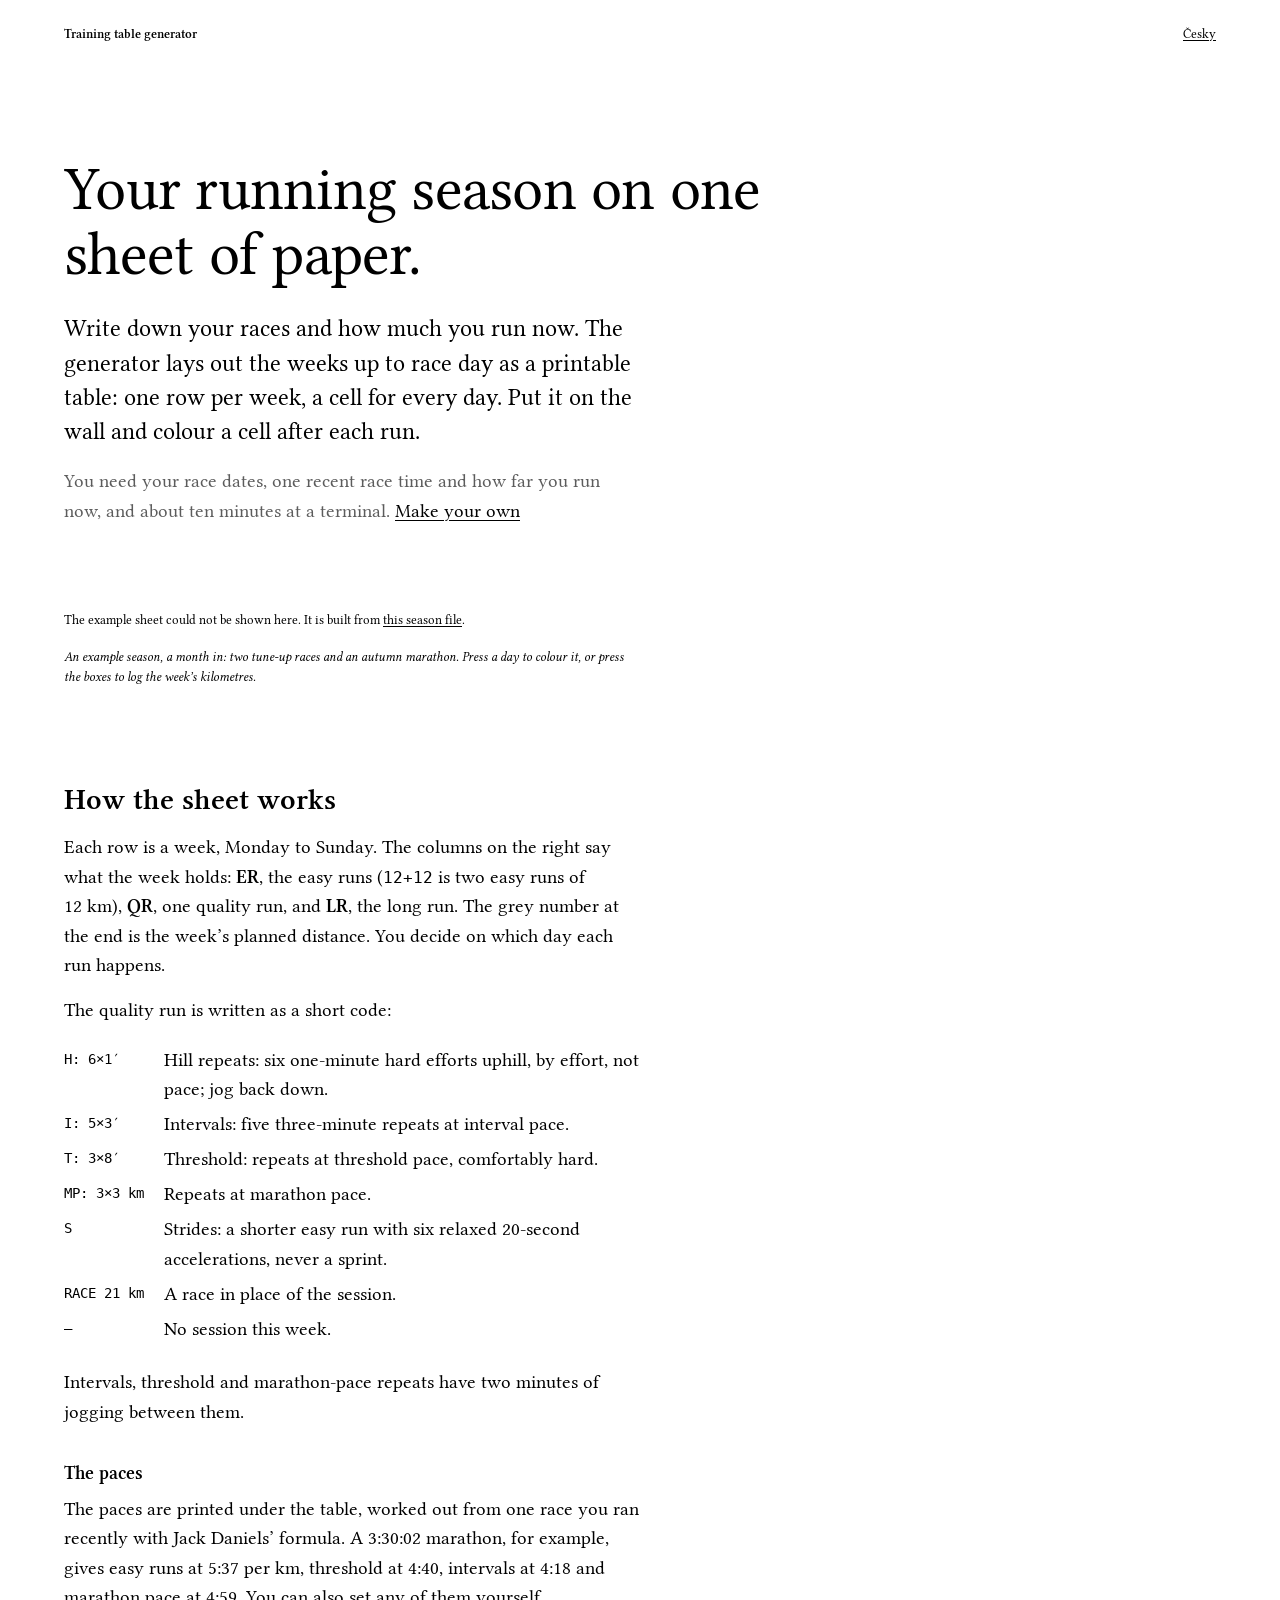
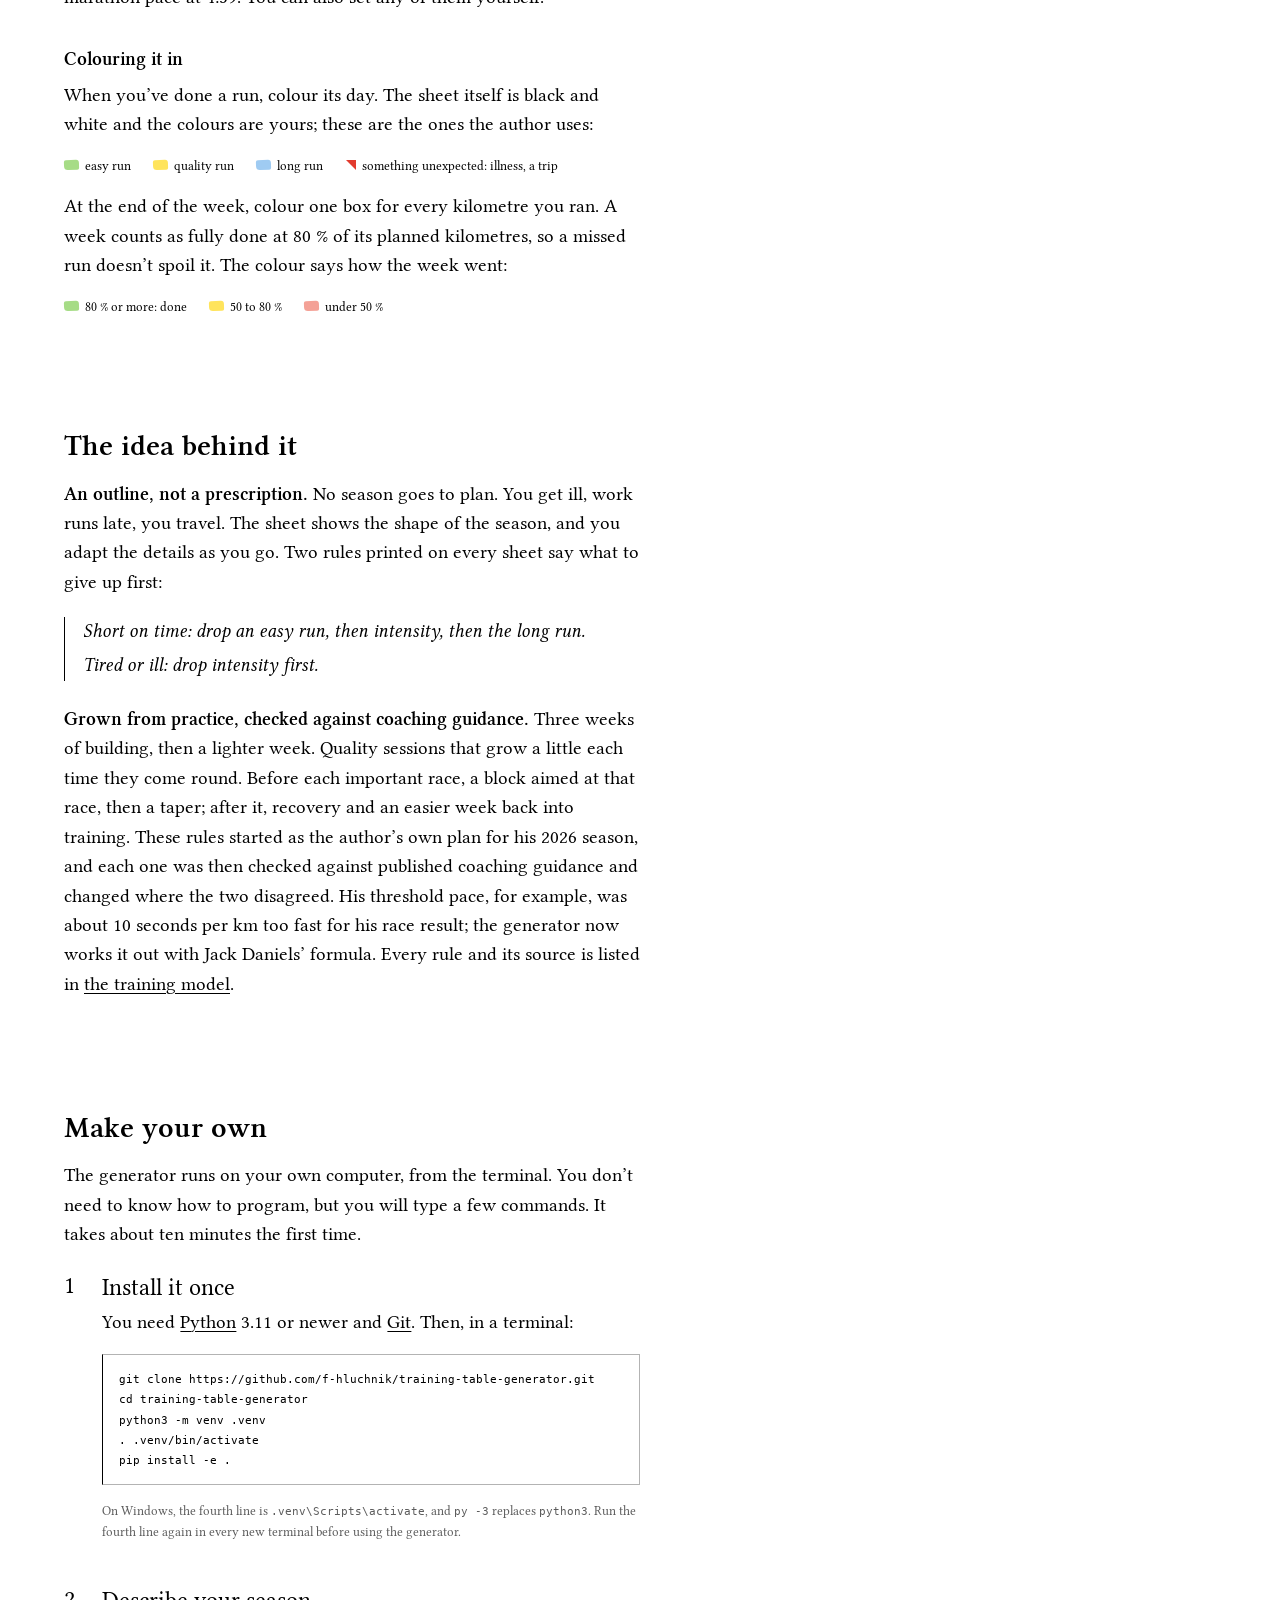
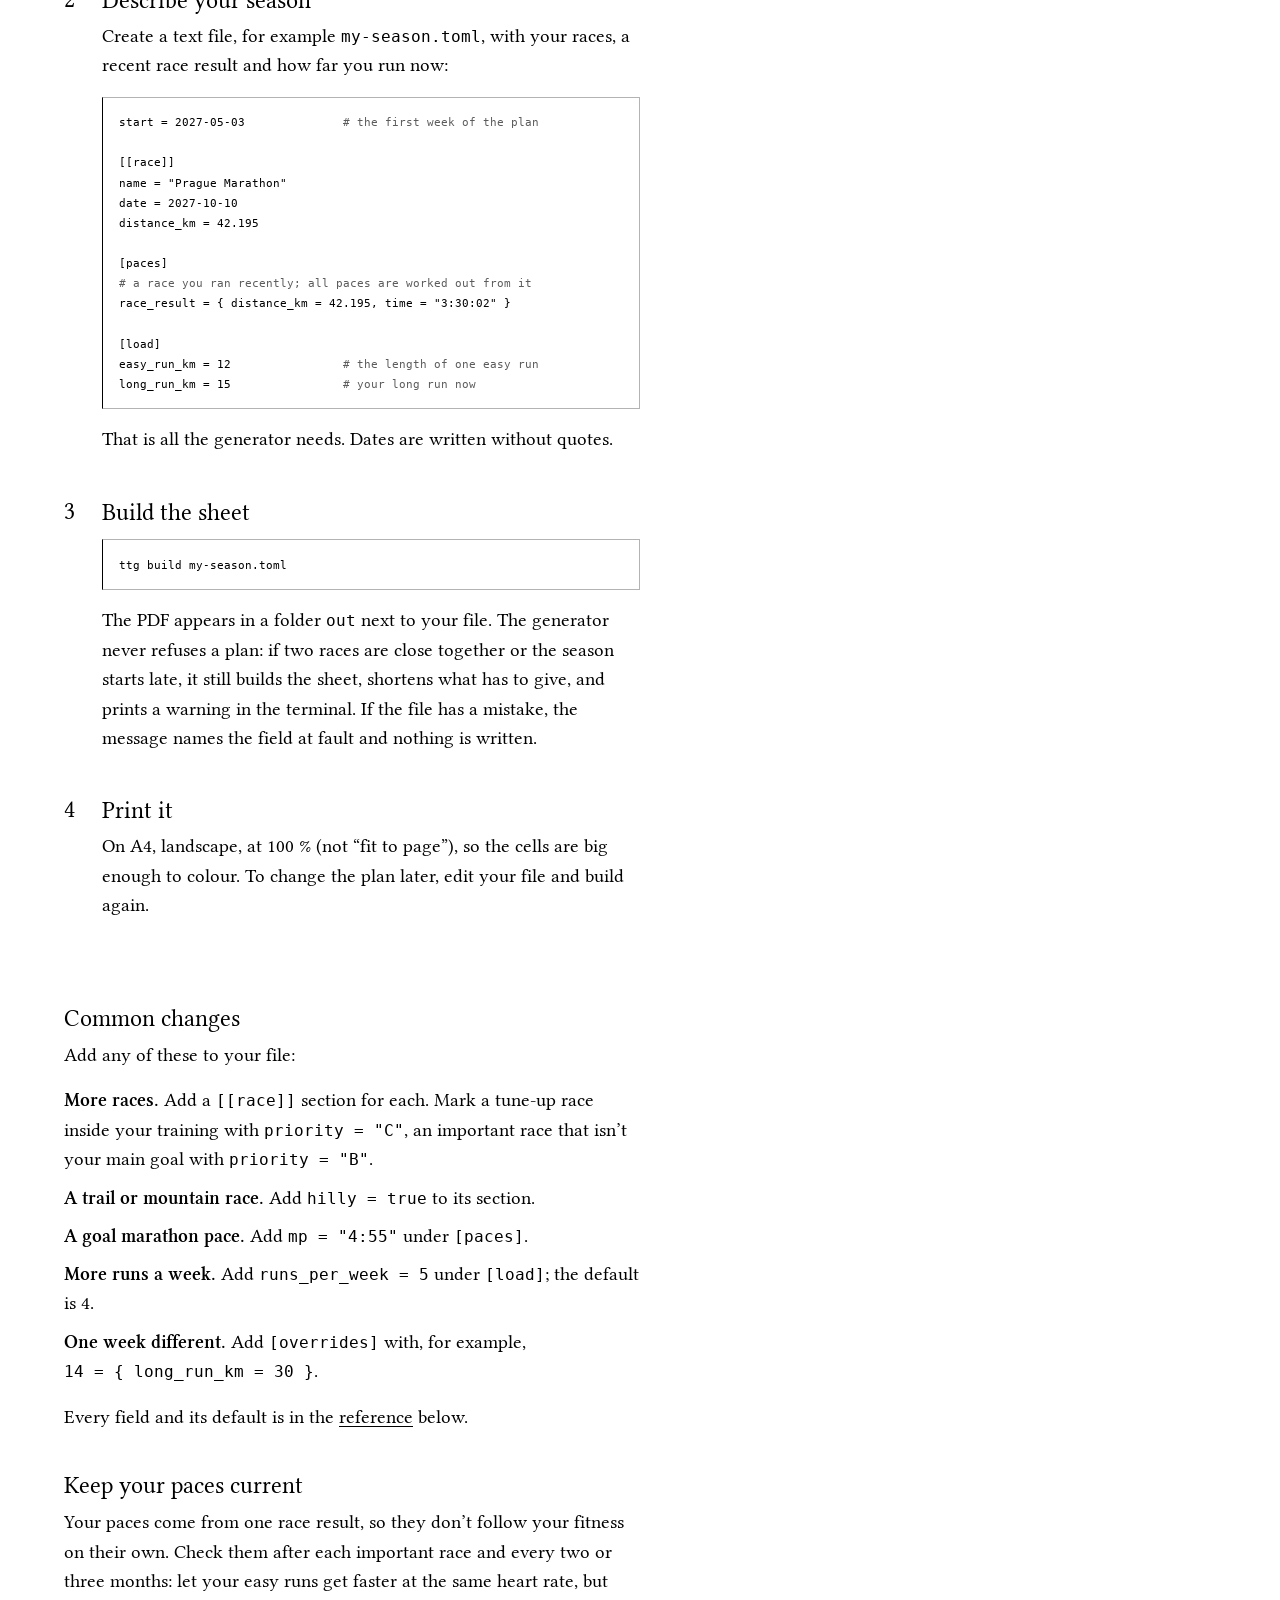
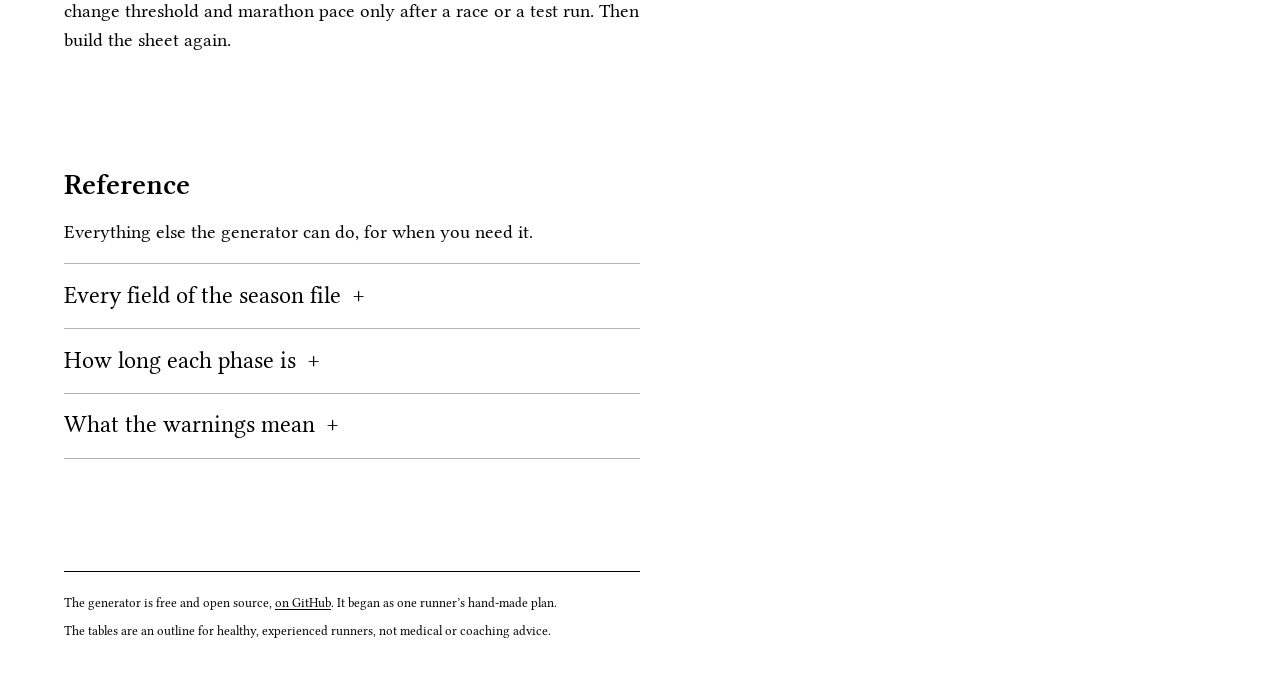
==== commit 1e25f801: "T-23: landing page, draft 3 (owner's and designer's review) - Install code keeps its lines: the inli" ====
--- a/site/index.html
+++ b/site/index.html
@@ -30,6 +30,10 @@
             printable table: one row per week, a cell for every day. Put it on the wall and colour a cell after
             each run.
           </p>
+          <p class="needs">
+            You need your race dates, one recent race time and how far you run now, and about ten minutes at a
+            terminal. <a href="#make">Make your own</a>
+          </p>
         </div>
 
         <figure class="sheet-figure" data-plan="sample/plan.json" data-weeks="8">
@@ -70,35 +74,27 @@
           <p>The quality run is written as a short code:</p>
           <dl class="codes">
             <dt>H: 6×1′</dt>
-            <dd>Hill repeats: six one-minute hard efforts uphill, jogging back down between them. By effort, not by pace.</dd>
+            <dd>Hill repeats: six one-minute hard efforts uphill, by effort, not pace; jog back down.</dd>
             <dt>I: 5×3′</dt>
-            <dd>Intervals: five three-minute repeats at interval pace, two minutes of jogging between.</dd>
+            <dd>Intervals: five three-minute repeats at interval pace.</dd>
             <dt>T: 3×8′</dt>
-            <dd>Threshold: repeats at threshold pace, comfortably hard, two minutes of jogging between.</dd>
+            <dd>Threshold: repeats at threshold pace, comfortably hard.</dd>
             <dt>MP: 3×3 km</dt>
-            <dd>Repeats at marathon pace, two minutes of jogging between.</dd>
+            <dd>Repeats at marathon pace.</dd>
             <dt>S</dt>
-            <dd>
-              Strides: a shorter easy run with six strides of about 20 seconds. A stride is a smooth acceleration
-              to fast but relaxed running, never a sprint, with an easy jog between. It keeps the legs quick in
-              lighter weeks.
-            </dd>
+            <dd>Strides: a shorter easy run with six relaxed 20-second accelerations, never a sprint.</dd>
             <dt>RACE 21 km</dt>
             <dd>A race in place of the session.</dd>
             <dt>–</dt>
             <dd>No session this week.</dd>
           </dl>
-          <p>
-            Every quality run starts with a 10-minute warm-up and ends with a 10-minute cool-down, both included
-            in the week’s kilometres.
-          </p>
+          <p>Intervals, threshold and marathon-pace repeats have two minutes of jogging between them.</p>
 
           <h3>The paces</h3>
           <p>
-            The paces are printed under the table. They are worked out from one race you ran recently, using Jack
-            Daniels’ formula: a 3:30:02 marathon, for example, gives easy runs at 5:37 per km, threshold at 4:40,
-            intervals at 4:18 and marathon pace at 4:59. You can set any of them yourself instead, for example a
-            goal marathon pace (see <a href="#options">everything you can set</a>).
+            The paces are printed under the table, worked out from one race you ran recently with Jack Daniels’
+            formula. A 3:30:02 marathon, for example, gives easy runs at 5:37 per km, threshold at 4:40, intervals
+            at 4:18 and marathon pace at 4:59. You can also set any of them yourself.
           </p>
 
           <h3>Colouring it in</h3>
@@ -136,29 +132,15 @@
             <p>Tired or ill: drop intensity first.</p>
           </blockquote>
           <p>
-            <strong>Grown from practice, checked against coaching guidance.</strong> The rules started as the
-            author’s own training, the plan for his 2026 season. Each one was then checked against published
-            coaching guidance and changed where the two disagreed. For example, the paces come from Jack Daniels’
-            formula; threshold work stops at 40 minutes a session, the top of Greg McMillan’s range for tempo
-            runs; and a marathon taper lasts two weeks, the length a review of tapering studies found to work
-            best. Every rule and its source is listed in
+            <strong>Grown from practice, checked against coaching guidance.</strong> Three weeks of building, then
+            a lighter week. Quality sessions that grow a little each time they come round. Before each important
+            race, a block aimed at that race, then a taper; after it, recovery and an easier week back into
+            training. These rules started as the author’s own plan for his 2026 season, and each one was then
+            checked against published coaching guidance and changed where the two disagreed. His threshold pace,
+            for example, was about 10 seconds per km too fast for his race result; the generator now works it out
+            with Jack Daniels’ formula. Every rule and its source is listed in
             <a href="https://github.com/f-hluchnik/training-table-generator/blob/main/docs/TRAINING_MODEL.md">the
               training model</a>.
-          </p>
-          <p>
-            <strong>The shape of a season.</strong> Three weeks of building, then a lighter week. Quality sessions
-            that grow a little each time they come round. Before each important race, a block aimed at that race,
-            then a taper; after it, recovery and an easier week back into training.
-          </p>
-          <p>
-            <strong>It never refuses a plan.</strong> If two races are close together or the season starts late,
-            it still builds the sheet, shortens what has to give, and tells you what to keep an eye on.
-          </p>
-          <p>
-            <strong>Your paces will change.</strong> They come from one race result, so they don’t follow your
-            fitness on their own. Check them after each important race and every two or three months: let your
-            easy pace get faster at the same heart rate, but change threshold and marathon pace only after a race
-            or a test run. Then build the sheet again.
           </p>
         </section>
 
@@ -173,17 +155,16 @@
               <h3>Install it once</h3>
               <p>
                 You need <a href="https://www.python.org/downloads/">Python</a> 3.11 or newer and
-                <a href="https://git-scm.com/downloads">Git</a>. Then, in a terminal on macOS or Linux:
+                <a href="https://git-scm.com/downloads">Git</a>. Then, in a terminal:
               </p>
               <pre><code>git clone https://github.com/f-hluchnik/training-table-generator.git
 cd training-table-generator
 python3 -m venv .venv
 . .venv/bin/activate
 pip install -e .</code></pre>
-              <p>
-                On Windows, the fourth line is <code>.venv\Scripts\activate</code>. In every new terminal, run
-                that line again before using the generator. If <code>python3</code> isn’t found, install Python
-                from the link above (on Windows, type <code>py -3</code> instead of <code>python3</code>).
+              <p class="aside">
+                On Windows, the fourth line is <code>.venv\Scripts\activate</code>, and <code>py -3</code> replaces
+                <code>python3</code>. Run the fourth line again in every new terminal before using the generator.
               </p>
             </li>
             <li>
@@ -206,18 +187,16 @@
 [load]
 easy_run_km = 12                <span class="comment"># the length of one easy run</span>
 long_run_km = 15                <span class="comment"># your long run now</span></code></pre>
-              <p>
-                Add a <code>[[race]]</code> section for every race. Dates are written without quotes. Everything
-                else is optional; see <a href="#options">everything you can set</a>.
-              </p>
+              <p>That is all the generator needs. Dates are written without quotes.</p>
             </li>
             <li>
               <h3>Build the sheet</h3>
               <pre><code>ttg build my-season.toml</code></pre>
               <p>
-                The PDF appears in a folder <code>out</code> next to your file. Anything worth a second look, such as
-                races too close together, is printed in the terminal. If the file has a mistake, the message names
-                the field at fault and nothing is written.
+                The PDF appears in a folder <code>out</code> next to your file. The generator never refuses a plan:
+                if two races are close together or the season starts late, it still builds the sheet, shortens what
+                has to give, and prints a warning in the terminal. If the file has a mistake, the message names the
+                field at fault and nothing is written.
               </p>
             </li>
             <li>
@@ -228,21 +207,46 @@
               </p>
             </li>
           </ol>
+
+          <h3 id="common">Common changes</h3>
+          <p>Add any of these to your file:</p>
+          <ul class="changes">
+            <li>
+              <strong>More races.</strong> Add a <code>[[race]]</code> section for each. Mark a tune-up race inside
+              your training with <code>priority = "C"</code>, an important race that isn’t your main goal with
+              <code>priority = "B"</code>.
+            </li>
+            <li><strong>A trail or mountain race.</strong> Add <code>hilly = true</code> to its section.</li>
+            <li><strong>A goal marathon pace.</strong> Add <code>mp = "4:55"</code> under <code>[paces]</code>.</li>
+            <li><strong>More runs a week.</strong> Add <code>runs_per_week = 5</code> under <code>[load]</code>; the default is 4.</li>
+            <li>
+              <strong>One week different.</strong> Add <code>[overrides]</code> with, for example,
+              <code>14 = { long_run_km = 30 }</code>.
+            </li>
+          </ul>
+          <p>Every field and its default is in the <a href="#fields">reference</a> below.</p>
+
+          <h3 id="current">Keep your paces current</h3>
+          <p>
+            Your paces come from one race result, so they don’t follow your fitness on their own. Check them after
+            each important race and every two or three months: let your easy runs get faster at the same heart
+            rate, but change threshold and marathon pace only after a race or a test run. Then build the sheet
+            again.
+          </p>
         </section>
 
-        <section class="reference" aria-labelledby="options">
-          <details id="options-details">
-            <summary>
-              <h2 id="options">Everything you can set</h2>
-              <span class="summary-note">Every field of the season file, single-week changes, default lengths and warnings.</span>
-            </summary>
-
+        <section class="reference" aria-labelledby="reference">
+          <h2 id="reference">Reference</h2>
+          <p>Everything else the generator can do, for when you need it.</p>
+
+          <details id="fields">
+            <summary><h3>Every field of the season file</h3></summary>
             <p>
               Only the fields marked <em>required</em> must be in the file. A misspelled field is reported as an
               error, so a typo is never silently ignored.
             </p>
 
-            <h3>The plan</h3>
+            <h4>The plan</h4>
             <dl class="fields">
               <dt><code>start</code> <span>date</span></dt>
               <dd>Week&nbsp;1 is the Monday-to-Sunday week that contains this date.</dd>
@@ -253,7 +257,7 @@
               </dd>
             </dl>
 
-            <h3>Races: <code>[[race]]</code></h3>
+            <h4>Races: <code>[[race]]</code></h4>
             <p>One section per race, as many as you like, on any dates.</p>
             <dl class="fields">
               <dt><code>name</code> <span>text, required</span></dt>
@@ -275,7 +279,7 @@
               <dt><code>taper_weeks</code>, <code>specific_weeks</code>, <code>recovery_weeks</code> <span>numbers</span></dt>
               <dd>
                 Change the length of the race’s taper (including race week), its race-specific block and its
-                recovery. The defaults are in the table below. Not for C races.
+                recovery; see <a href="#phases">how long each phase is</a>. Not for C races.
               </dd>
               <dt><code>hilly</code> <span>true or false, default false</span></dt>
               <dd>
@@ -285,7 +289,7 @@
               </dd>
             </dl>
 
-            <h3>Paces: <code>[paces]</code></h3>
+            <h4>Paces: <code>[paces]</code></h4>
             <dl class="fields">
               <dt><code>race_result</code> <span>required</span></dt>
               <dd>
@@ -300,7 +304,7 @@
               </dd>
             </dl>
 
-            <h3>Your running now: <code>[load]</code></h3>
+            <h4>Your running now: <code>[load]</code></h4>
             <dl class="fields">
               <dt><code>easy_run_km</code> <span>number, required</span></dt>
               <dd>The length of one easy run. It stays the same all season; in lighter weeks the last one is halved.</dd>
@@ -310,7 +314,7 @@
               <dd>Always one quality run and one long run; the others are easy runs.</dd>
             </dl>
 
-            <h3>The sheet: <code>[sheet]</code></h3>
+            <h4>The sheet: <code>[sheet]</code></h4>
             <dl class="fields">
               <dt><code>title</code> <span>text, default "training plan"</span></dt>
               <dd>The title at the top of the sheet.</dd>
@@ -321,7 +325,7 @@
               </dd>
             </dl>
 
-            <h3>Changing single weeks: <code>[overrides]</code></h3>
+            <h4>Changing single weeks: <code>[overrides]</code></h4>
             <p>
               Change any week by its number. The change applies to that week only; the weeks after it are still
               planned as before.
@@ -334,11 +338,13 @@
             <p>
               A quality session is <code>{ type, reps, minutes }</code> or <code>{ type, reps, km }</code>, with
               <code>type</code> one of <code>"H"</code>, <code>"I"</code>, <code>"T"</code>, <code>"MP"</code>.
-              Strides are <code>{ type = "S" }</code>, no session is <code>{ type = "none" }</code>. A race can’t be
-              replaced.
+              Strides are <code>{ type = "S" }</code>, no quality run is <code>{ type = "none" }</code>. A race
+              can’t be replaced.
             </p>
-
-            <h3>Default phase lengths</h3>
+          </details>
+
+          <details id="phases">
+            <summary><h3>How long each phase is</h3></summary>
             <p>
               The plan is laid out backwards from each A and B race. The lengths are in weeks; the long run never
               goes above its limit.
@@ -355,10 +361,10 @@
                   </tr>
                 </thead>
                 <tbody>
-                  <tr><th scope="row">up to 10 km</th><td>1</td><td>3</td><td>1</td><td>16 km</td></tr>
-                  <tr><th scope="row">half marathon</th><td>2</td><td>4</td><td>2</td><td>21 km</td></tr>
-                  <tr><th scope="row">marathon</th><td>2</td><td>6</td><td>2</td><td>32 km</td></tr>
-                  <tr><th scope="row">ultra</th><td>3</td><td>6</td><td>3</td><td>40 km</td></tr>
+                  <tr><th scope="row">up to 10&nbsp;km</th><td>1</td><td>3</td><td>1</td><td>16&nbsp;km</td></tr>
+                  <tr><th scope="row">half marathon</th><td>2</td><td>4</td><td>2</td><td>21&nbsp;km</td></tr>
+                  <tr><th scope="row">marathon</th><td>2</td><td>6</td><td>2</td><td>32&nbsp;km</td></tr>
+                  <tr><th scope="row">ultra</th><td>3</td><td>6</td><td>3</td><td>40&nbsp;km</td></tr>
                 </tbody>
               </table>
             </div>
@@ -366,27 +372,29 @@
               When there isn’t room for all of it, the build weeks give way first, then the race-specific block,
               then the recovery after the previous race, then the taper. Each shortened block gets a warning.
             </p>
-
-            <h3>Warnings</h3>
+          </details>
+
+          <details id="warnings">
+            <summary><h3>What the warnings mean</h3></summary>
             <p>Warnings never stop the build. Each starts with a code:</p>
             <dl class="fields compact">
-              <dt><code>C1</code></dt>
+              <dt id="c1"><code>C1</code></dt>
               <dd>Races are close together: a block was shortened because of the previous race.</dd>
-              <dt><code>C2</code></dt>
+              <dt id="c2"><code>C2</code></dt>
               <dd>The plan starts too late for the first main race.</dd>
-              <dt><code>C3</code></dt>
+              <dt id="c3"><code>C3</code></dt>
               <dd>The easy runs and the long run grow by more than 10&nbsp;% from one week to the next.</dd>
-              <dt><code>C4</code></dt>
+              <dt id="c4"><code>C4</code></dt>
               <dd>The long run is more than half of the week.</dd>
-              <dt><code>C5</code></dt>
+              <dt id="c5"><code>C5</code></dt>
               <dd>The long run is above the race’s limit.</dd>
-              <dt><code>C6</code></dt>
+              <dt id="c6"><code>C6</code></dt>
               <dd>More than 40 minutes at threshold pace in one session.</dd>
-              <dt><code>C7</code></dt>
+              <dt id="c7"><code>C7</code></dt>
               <dd>More than 10&nbsp;km, or 8&nbsp;% of the week, at interval pace in one session.</dd>
-              <dt><code>C8</code></dt>
+              <dt id="c8"><code>C8</code></dt>
               <dd>A threshold pace you set is more than 10 seconds per km away from the worked-out one.</dd>
-              <dt><code>C9</code></dt>
+              <dt id="c9"><code>C9</code></dt>
               <dd>Hill repeats longer than 2 minutes, or more than 20 minutes of hill effort in one session.</dd>
             </dl>
           </details>
--- a/site/style.css
+++ b/site/style.css
@@ -174,6 +174,17 @@
   line-height: 1.45;
 }
 
+/* What a newcomer needs to bring, said before anything else. */
+.needs {
+  max-width: var(--measure);
+  margin: 1.1rem 0 0;
+  font-size: var(--step-0);
+  color: var(--pencil);
+}
+.needs a {
+  color: var(--ink);
+}
+
 /* ---------------------------------------------------------------- the sheet */
 
 .sheet-figure {
@@ -508,6 +519,21 @@
   margin: 0 0 0.3rem;
 }
 
+/* Exceptions to the main path, set smaller. */
+.aside {
+  color: var(--pencil);
+  font-size: var(--step--1);
+}
+
+.changes {
+  margin: 0 0 1rem;
+  padding: 0;
+  list-style: none;
+}
+.changes li {
+  margin: 0 0 0.55rem;
+}
+
 /* Making a plan is a real sequence, so it is numbered. */
 .steps {
   margin: 1.5rem 0 0;
@@ -569,32 +595,37 @@
 .reference details > summary::-webkit-details-marker {
   display: none;
 }
-.reference summary h2 {
+/* Three folds, one per moment of need: writing the file, understanding the plan, reading a warning. */
+.reference details {
+  border-top: 1px solid var(--rule);
+}
+.reference details:last-of-type {
+  border-bottom: 1px solid var(--rule);
+}
+.reference summary {
+  padding: 0.85rem 0;
+}
+.reference summary h3 {
   display: inline;
   margin: 0;
-}
-.reference summary h2::after {
+  font-size: var(--step-1);
+  font-weight: 400;
+}
+.reference summary h3::after {
   content: "+";
   display: inline-block;
   margin-left: 0.45em;
-  font-weight: 400;
-}
-.reference details[open] summary h2::after {
+}
+.reference details[open] summary h3::after {
   content: "−";
 }
-.reference .summary-note {
-  display: block;
-  margin: 0.4rem 0 0;
-  color: var(--pencil);
-  font-size: var(--step--1);
-}
-.reference details[open] > summary {
-  margin-bottom: 1.5rem;
-}
-.reference h3 {
-  margin: 2.5rem 0 0.75rem;
-  font-size: var(--step-1);
-  font-weight: 400;
+.reference details[open] {
+  padding-bottom: 1.5rem;
+}
+.reference h4 {
+  margin: 2rem 0 0.5rem;
+  font-size: var(--step-0);
+  font-weight: 600;
 }
 
 .fields {
@@ -687,9 +718,15 @@
   white-space: nowrap;
 }
 
-/* Short code in running text stays on one line. */
-p code,
-dd code,
-li code {
+/* Short code in running text stays on one line; code blocks keep their lines. */
+:not(pre) > code {
   white-space: nowrap;
 }
+
+/* After the numbered steps, the section's other headings take the steps' size. */
+section[aria-labelledby="make"] > h3 {
+  margin: 2.5rem 0 0.5rem;
+  font-size: var(--step-1);
+  font-weight: 400;
+  line-height: 1.2;
+}
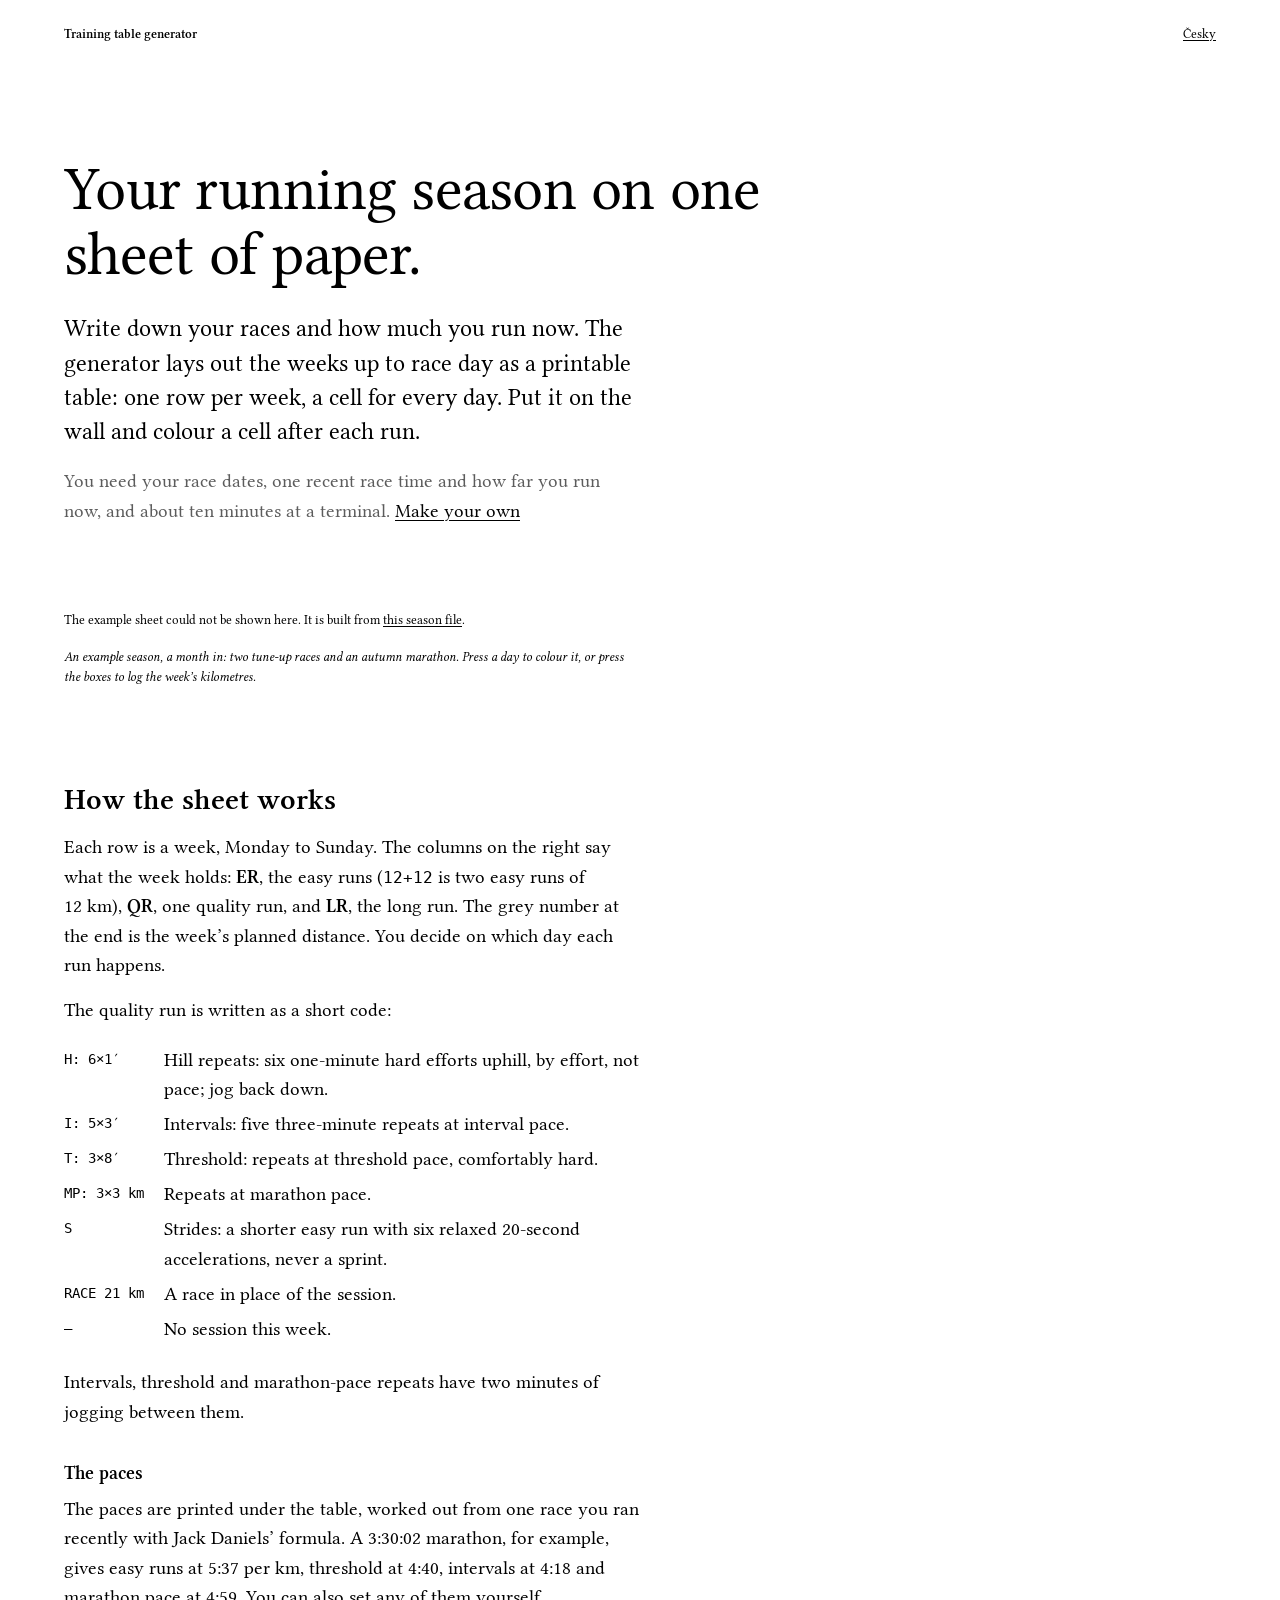
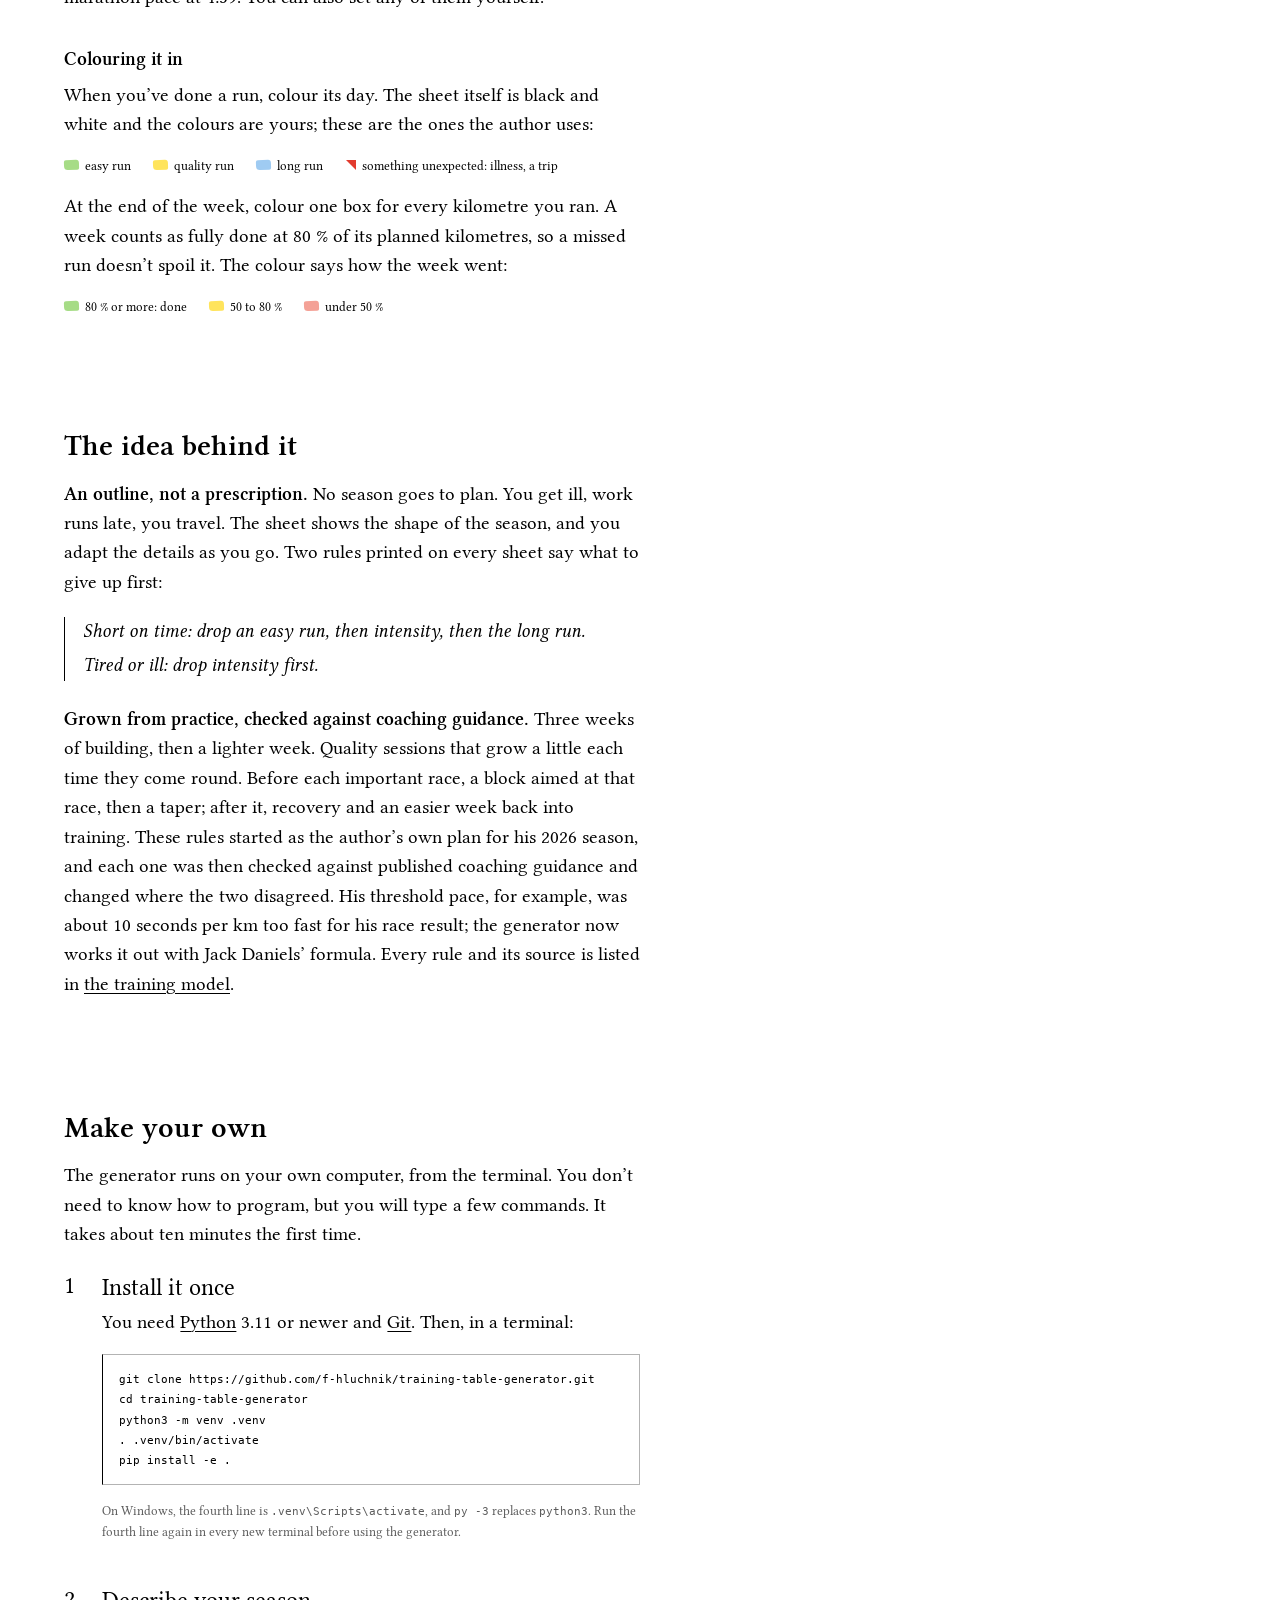
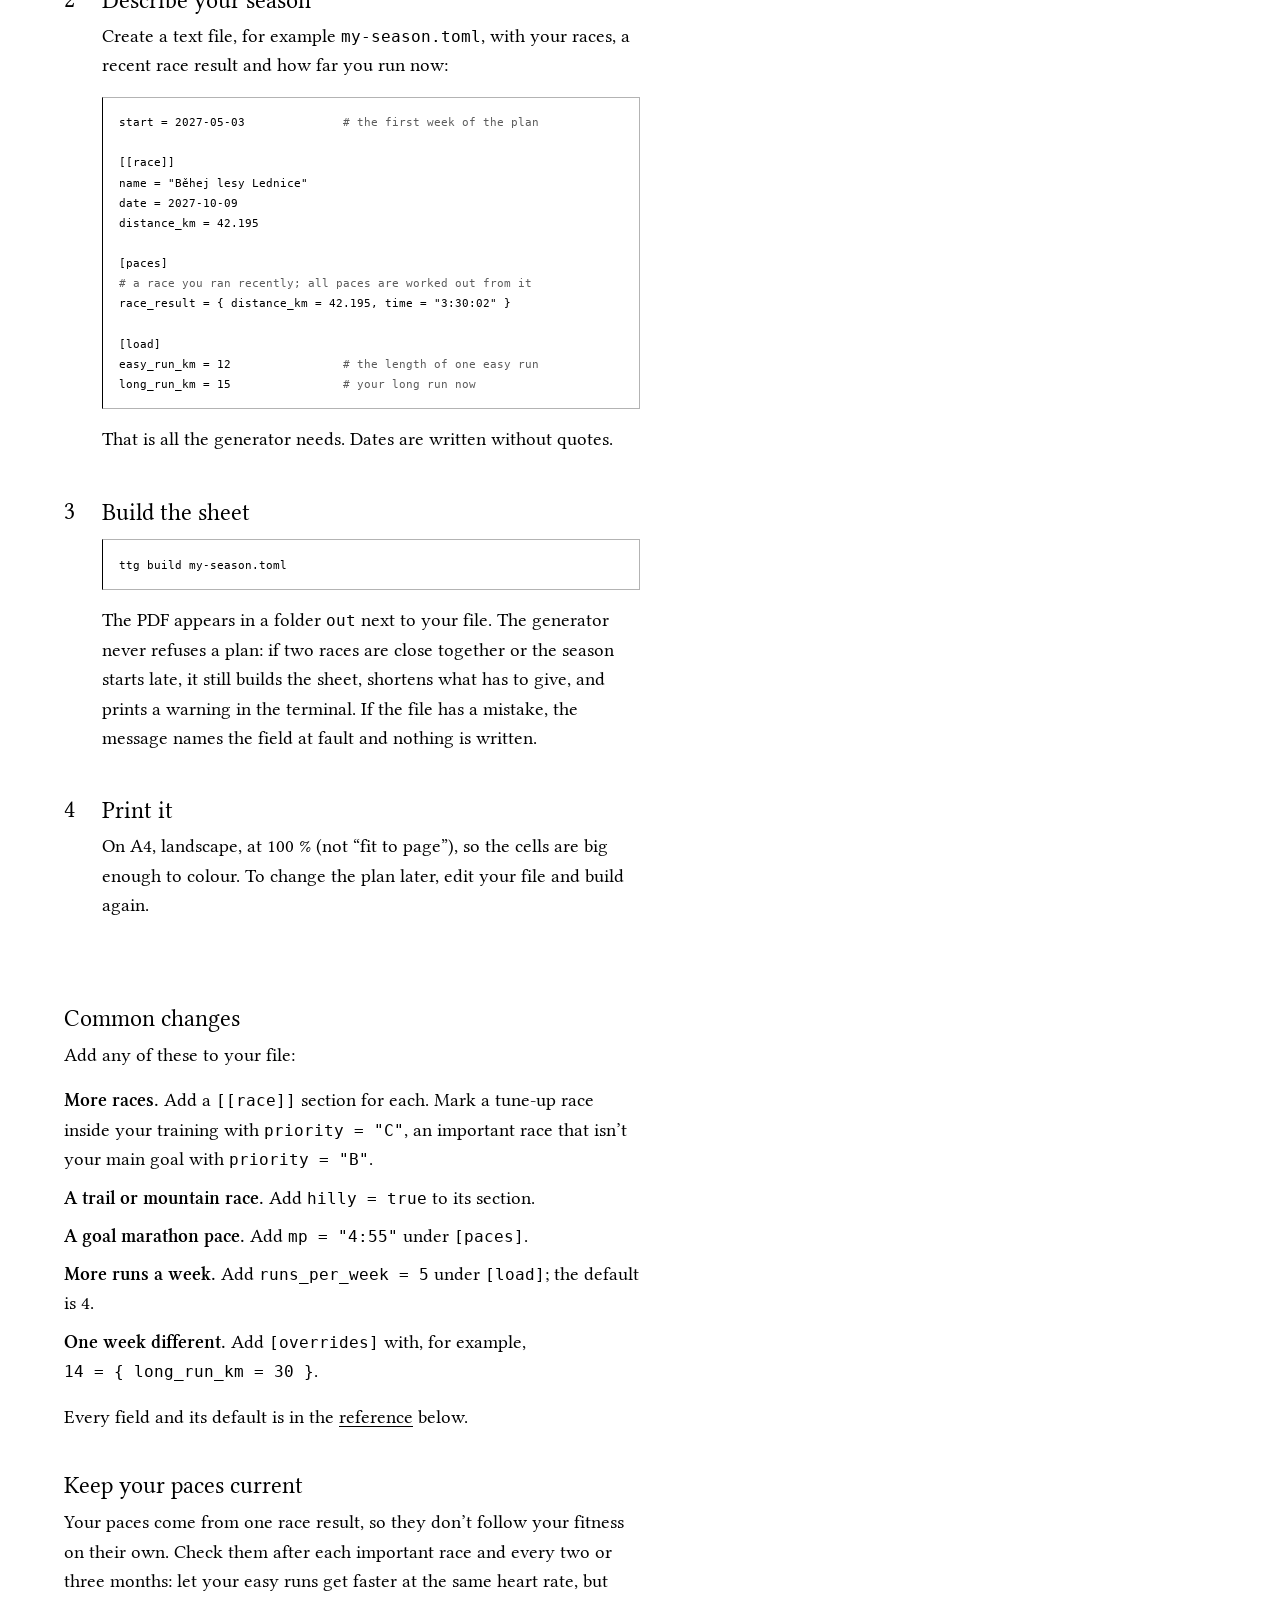
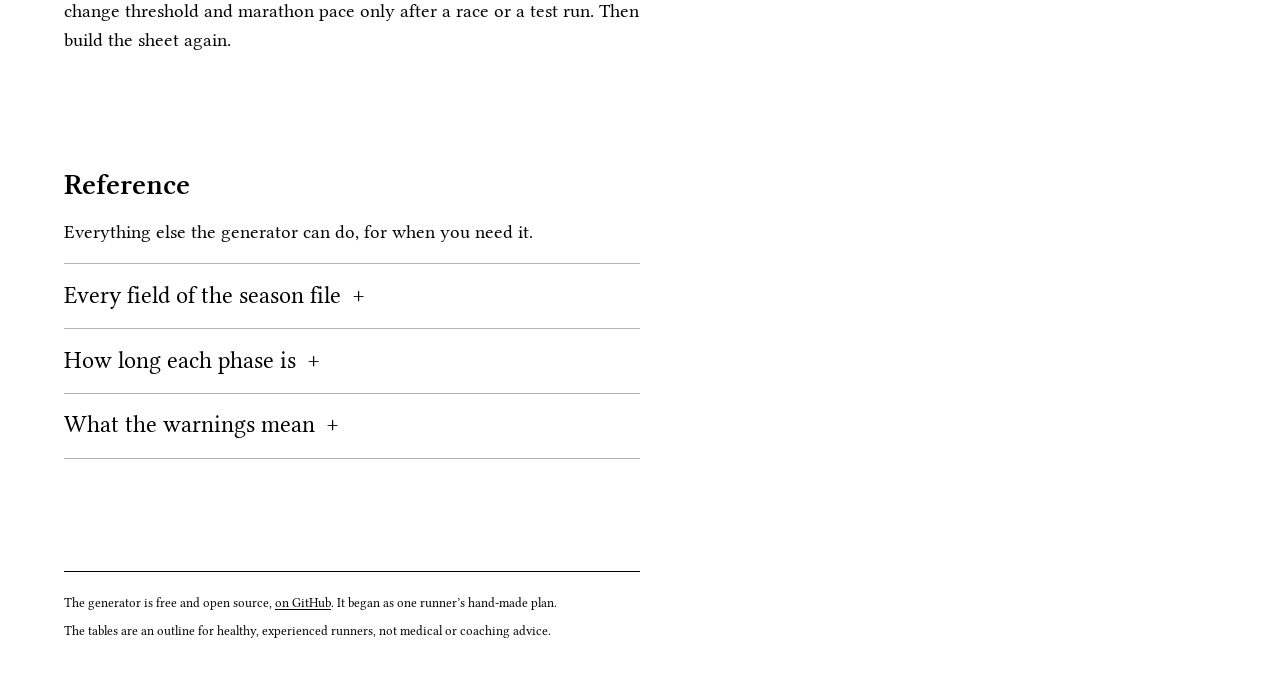
==== commit d0e73b0d: "T-23: red corner in the click cycle; Běhej lesy Lednice as the example - A day cycles easy → quality" ====
--- a/site/index.html
+++ b/site/index.html
@@ -176,8 +176,8 @@
               <pre><code>start = 2027-05-03              <span class="comment"># the first week of the plan</span>
 
 [[race]]
-name = "Prague Marathon"
-date = 2027-10-10
+name = "Běhej lesy Lednice"
+date = 2027-10-09
 distance_km = 42.195
 
 [paces]
--- a/site/style.css
+++ b/site/style.css
@@ -61,6 +61,18 @@
   font-weight: 400;
   font-display: swap;
   src: url(fonts/dejavu-mono-latin-400-normal.woff2) format("woff2");
+  unicode-range: U+0000-00FF, U+0131, U+0152-0153, U+02BB-02BC, U+02C6, U+02DA, U+02DC, U+0304, U+0308, U+0329,
+    U+2000-206F, U+20AC, U+2122, U+2191, U+2193, U+2212, U+2215, U+FEFF, U+FFFD;
+}
+/* Czech letters for code such as race names; a subset of DejaVu Sans Mono 2.37 (same licence). */
+@font-face {
+  font-family: "DejaVu Sans Mono";
+  font-style: normal;
+  font-weight: 400;
+  font-display: swap;
+  src: url(fonts/dejavu-mono-latin-ext-400-normal.woff2) format("woff2");
+  unicode-range: U+0100-02BA, U+02BD-02C5, U+02C7-02CC, U+02CE-02D7, U+02DD-02FF, U+0304, U+0308, U+0329,
+    U+1D00-1DBF, U+1E00-1E9F, U+1EF2-1EFF, U+2020, U+20A0-20AB, U+20AD-20C0, U+2113, U+2C60-2C7F, U+A720-A7FF;
 }
 @font-face {
   font-family: "DejaVu Sans Mono";
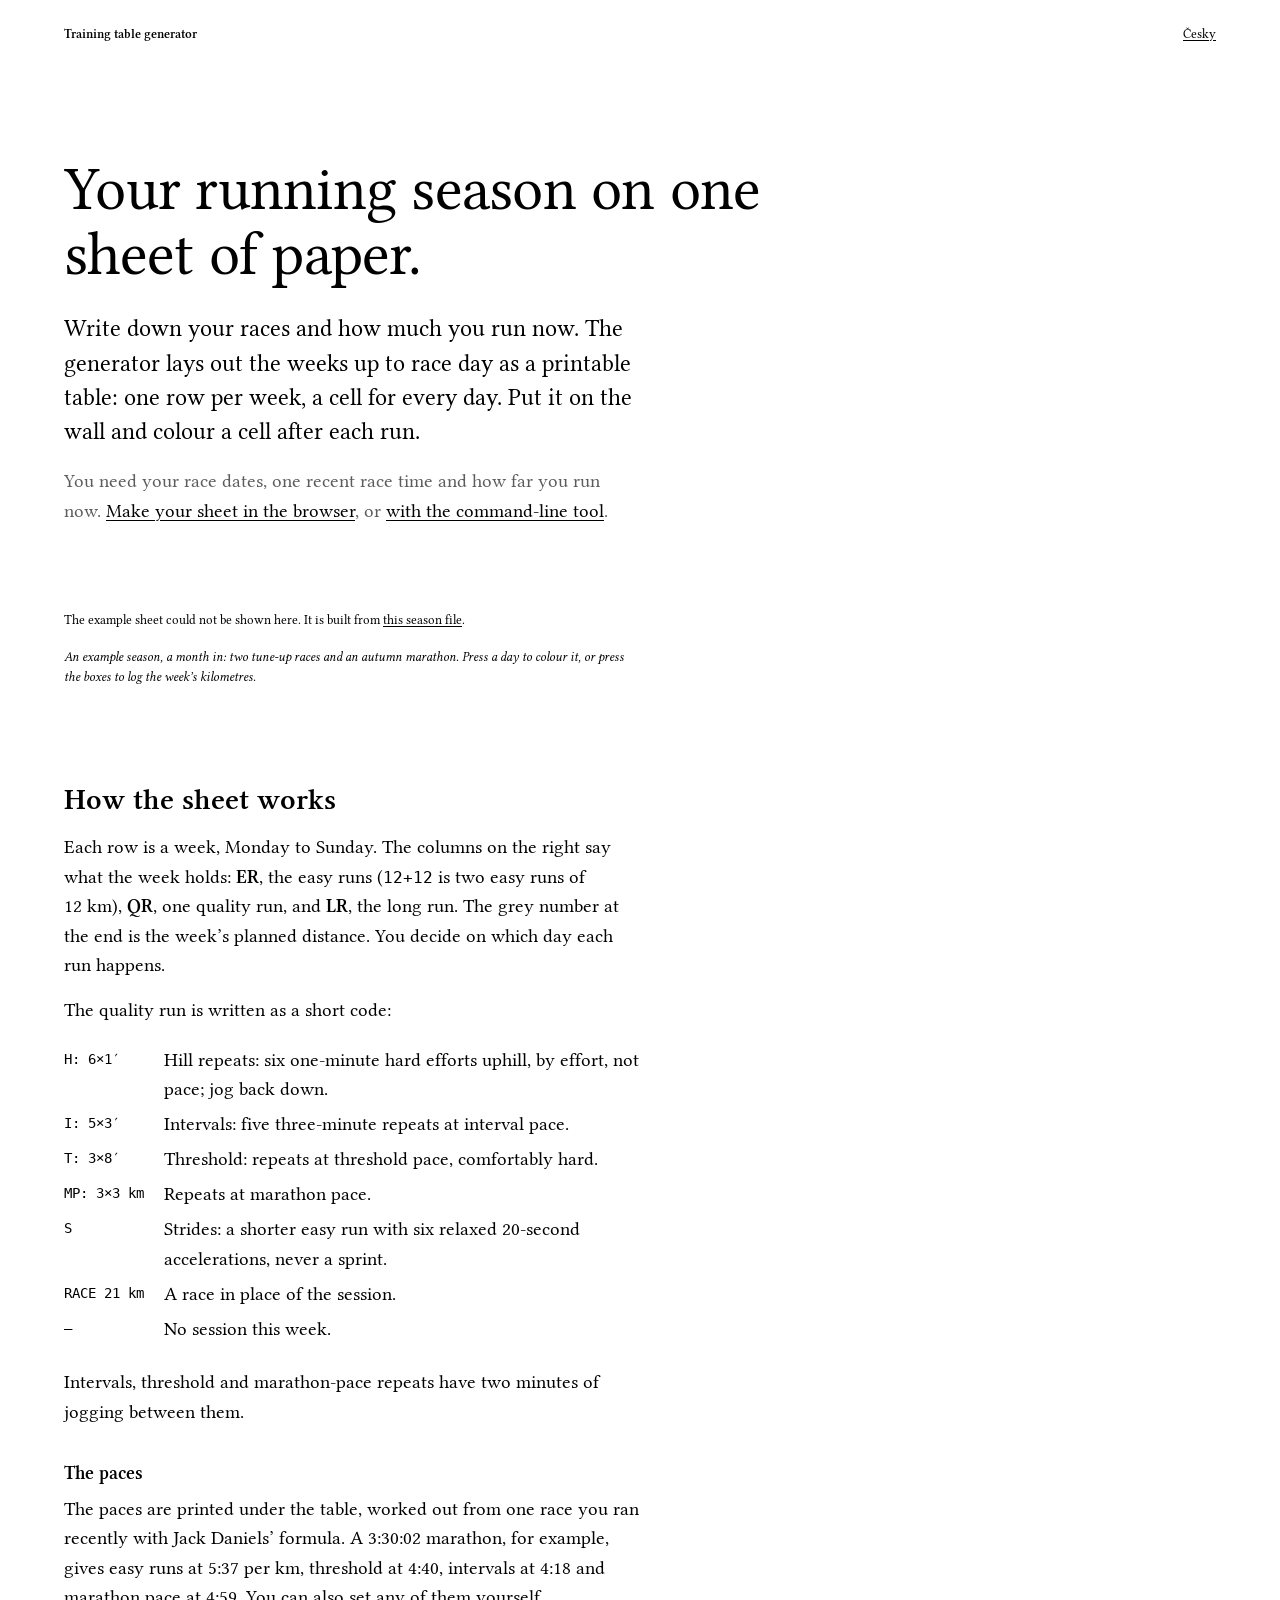
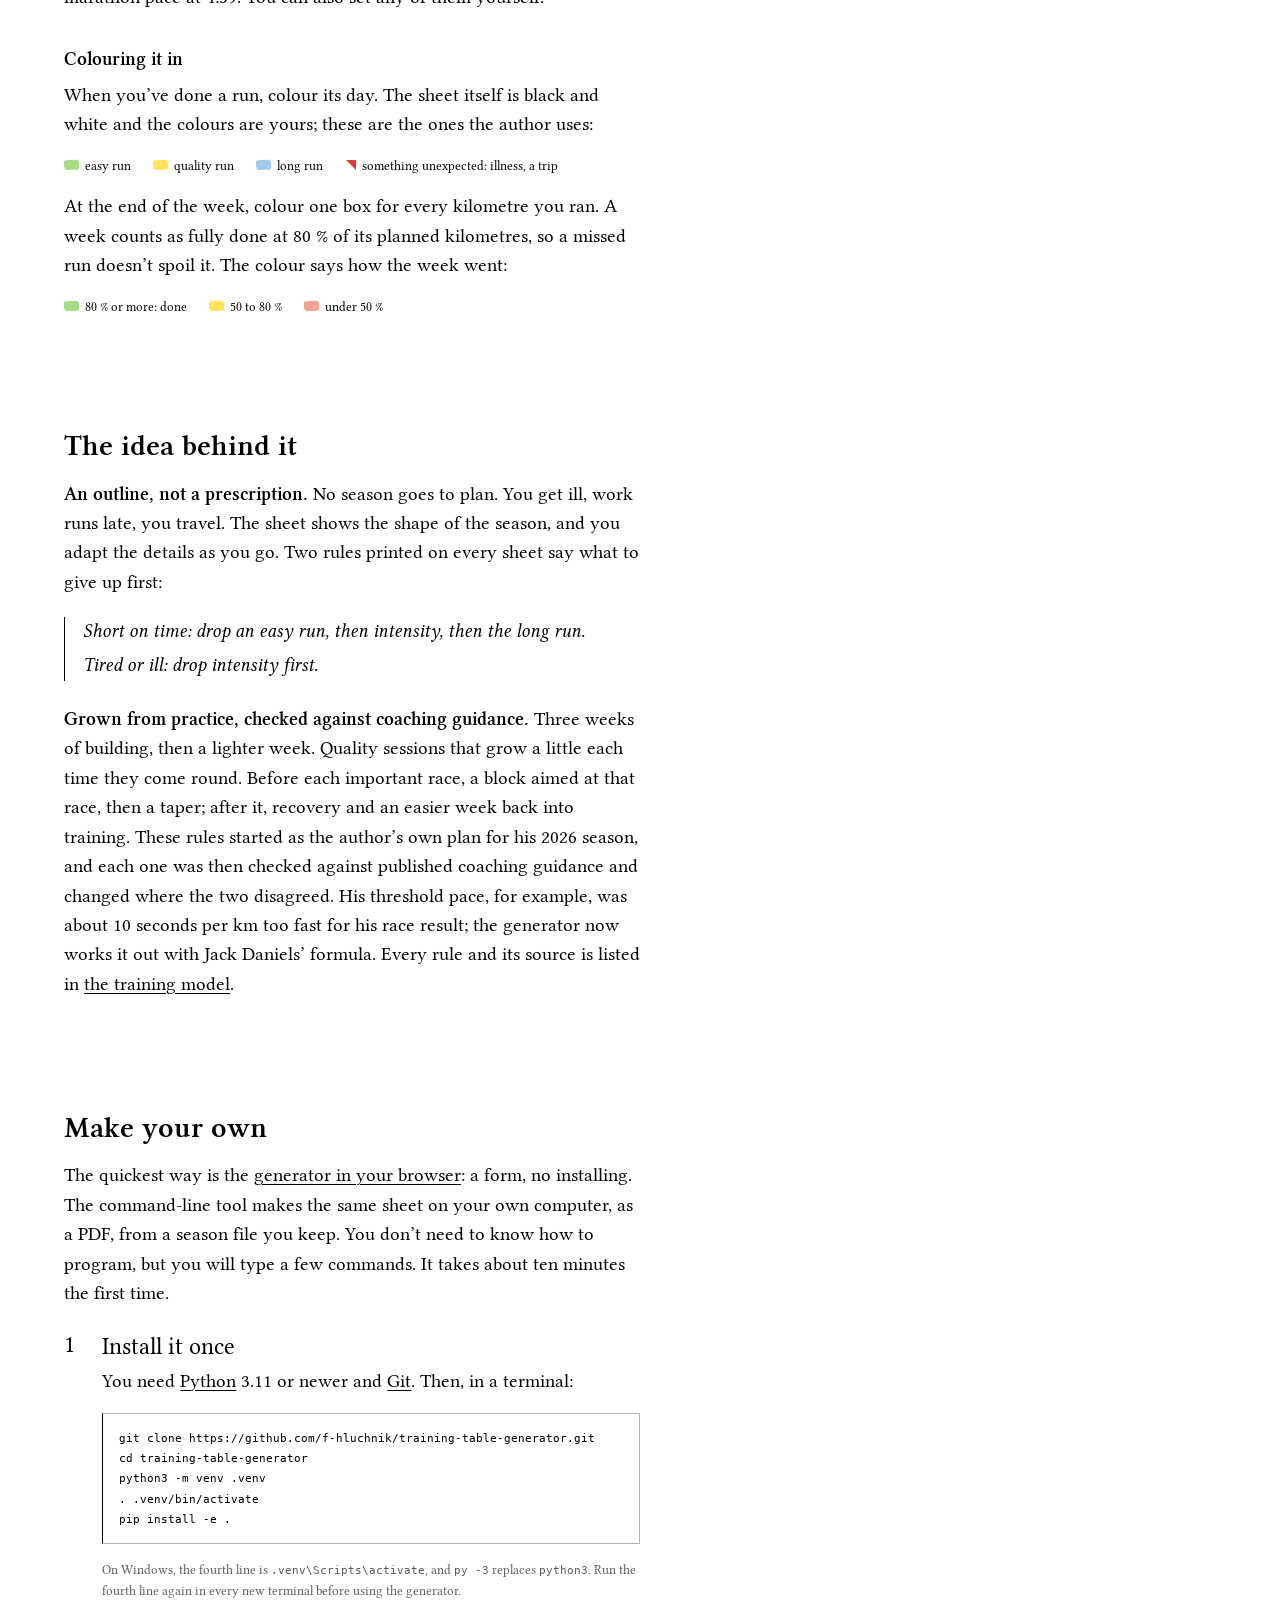
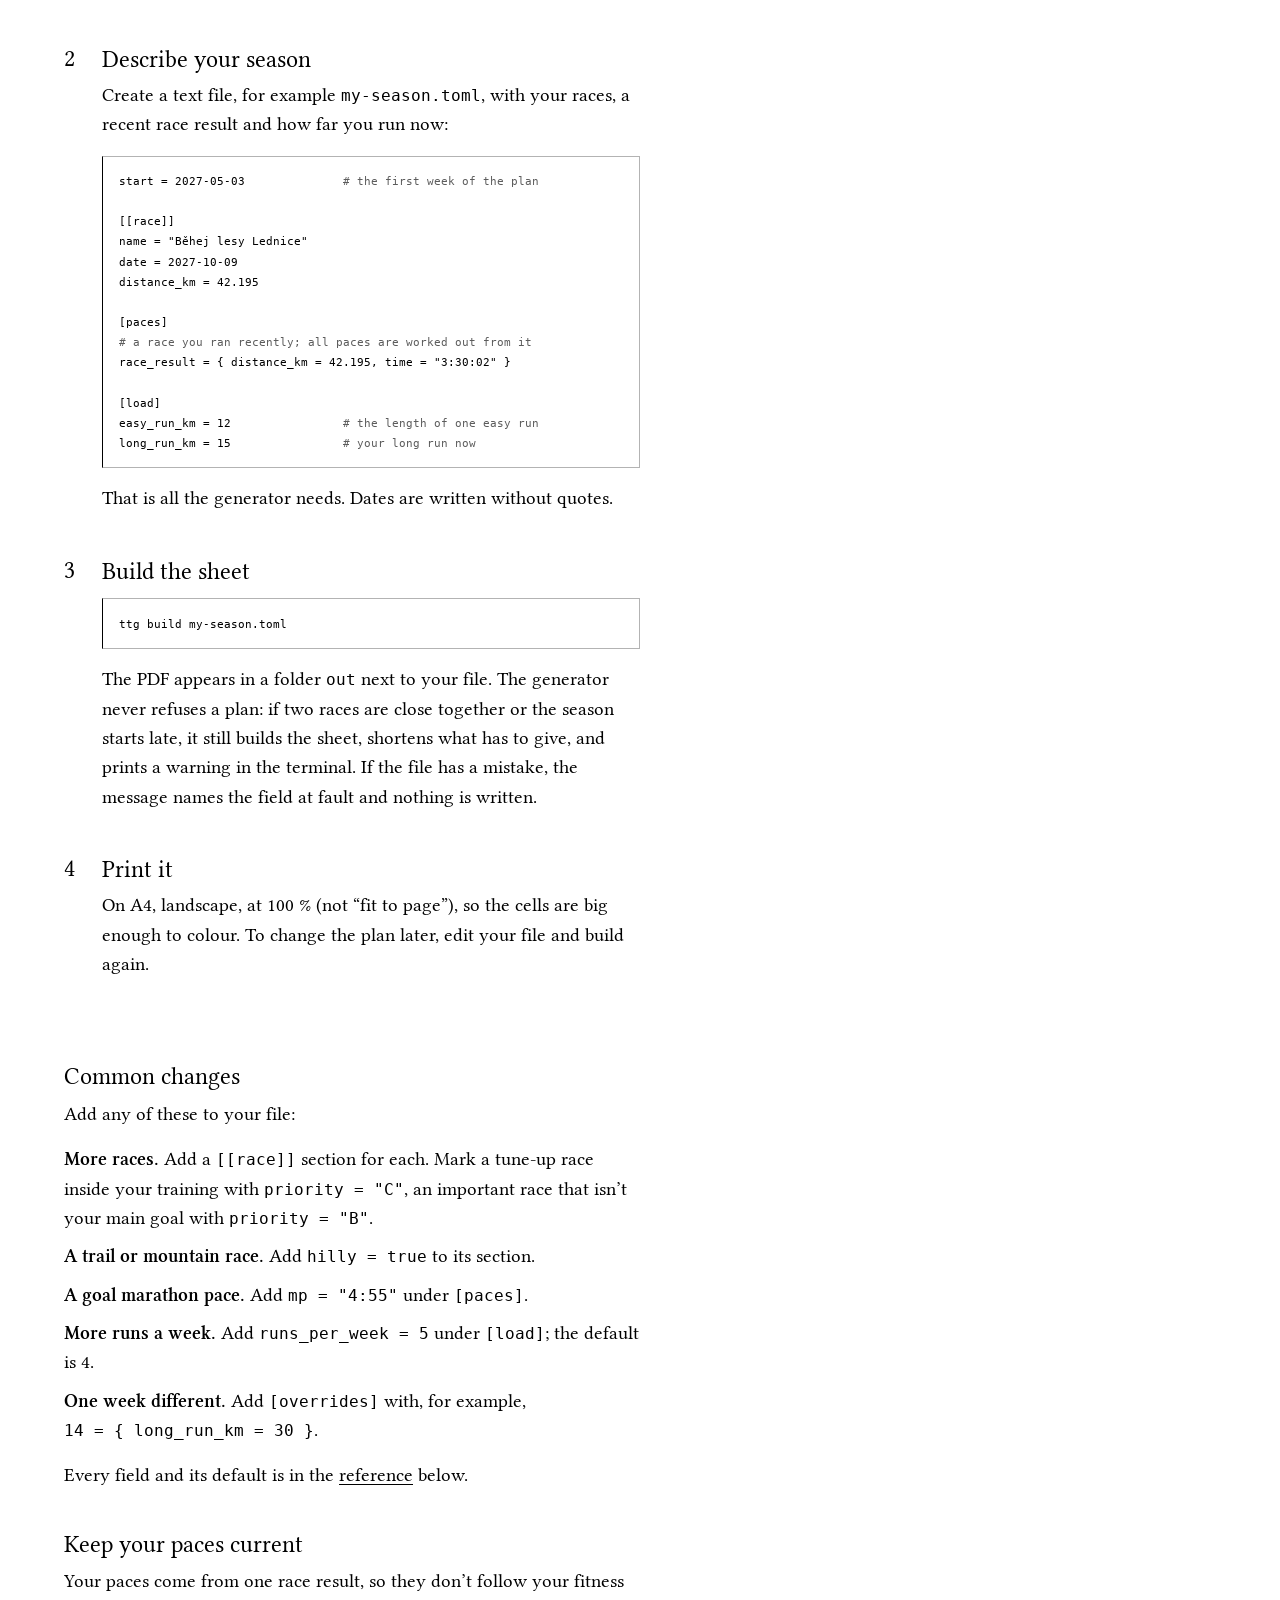
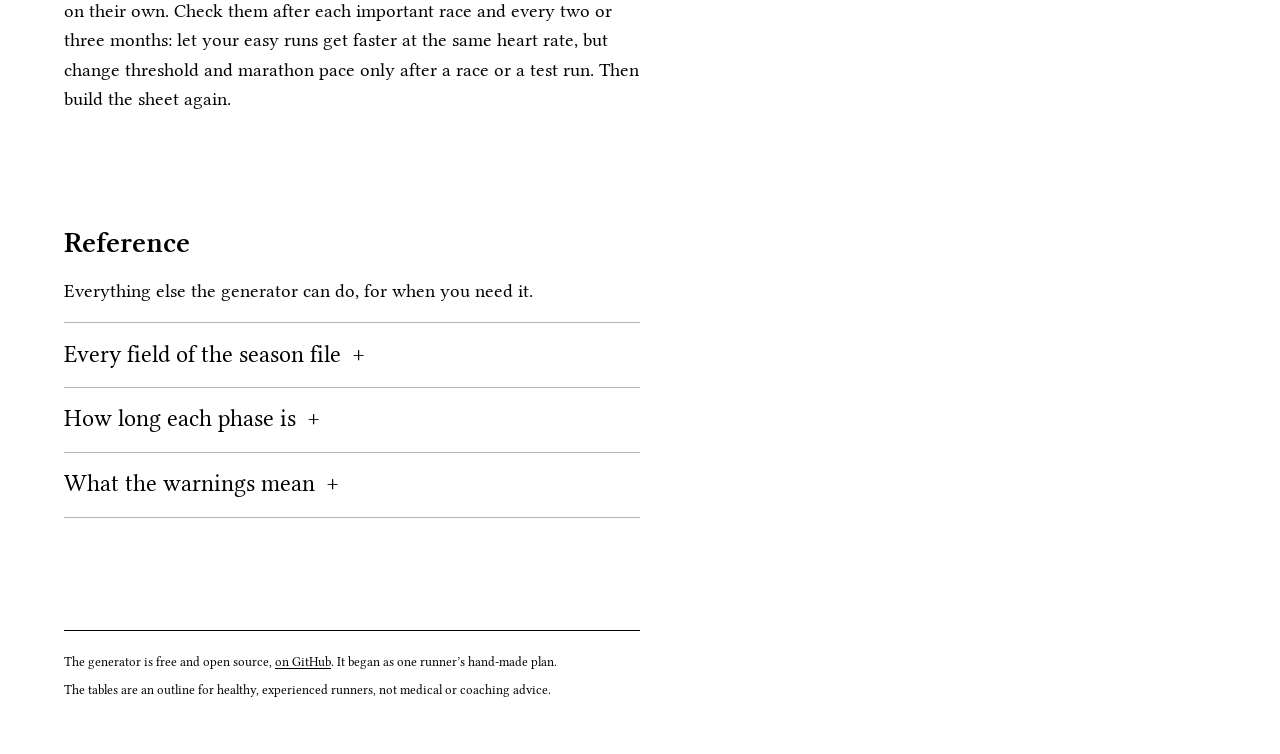
==== commit f04a9801: "T-24: the generator in the browser (D-052) A form in Czech and English with every season-file field " ====
--- a/site/index.html
+++ b/site/index.html
@@ -31,8 +31,9 @@
             each run.
           </p>
           <p class="needs">
-            You need your race dates, one recent race time and how far you run now, and about ten minutes at a
-            terminal. <a href="#make">Make your own</a>
+            You need your race dates, one recent race time and how far you run now.
+            <a href="generator/">Make your sheet in the browser</a>, or <a href="#make">with the command-line
+              tool</a>.
           </p>
         </div>
 
@@ -147,8 +148,10 @@
         <section aria-labelledby="make">
           <h2 id="make">Make your own</h2>
           <p>
-            The generator runs on your own computer, from the terminal. You don’t need to know how to program, but
-            you will type a few commands. It takes about ten minutes the first time.
+            The quickest way is the <a href="generator/">generator in your browser</a>: a form, no installing. The
+            command-line tool makes the same sheet on your own computer, as a PDF, from a season file you keep. You
+            don’t need to know how to program, but you will type a few commands. It takes about ten minutes the
+            first time.
           </p>
           <ol class="steps">
             <li>
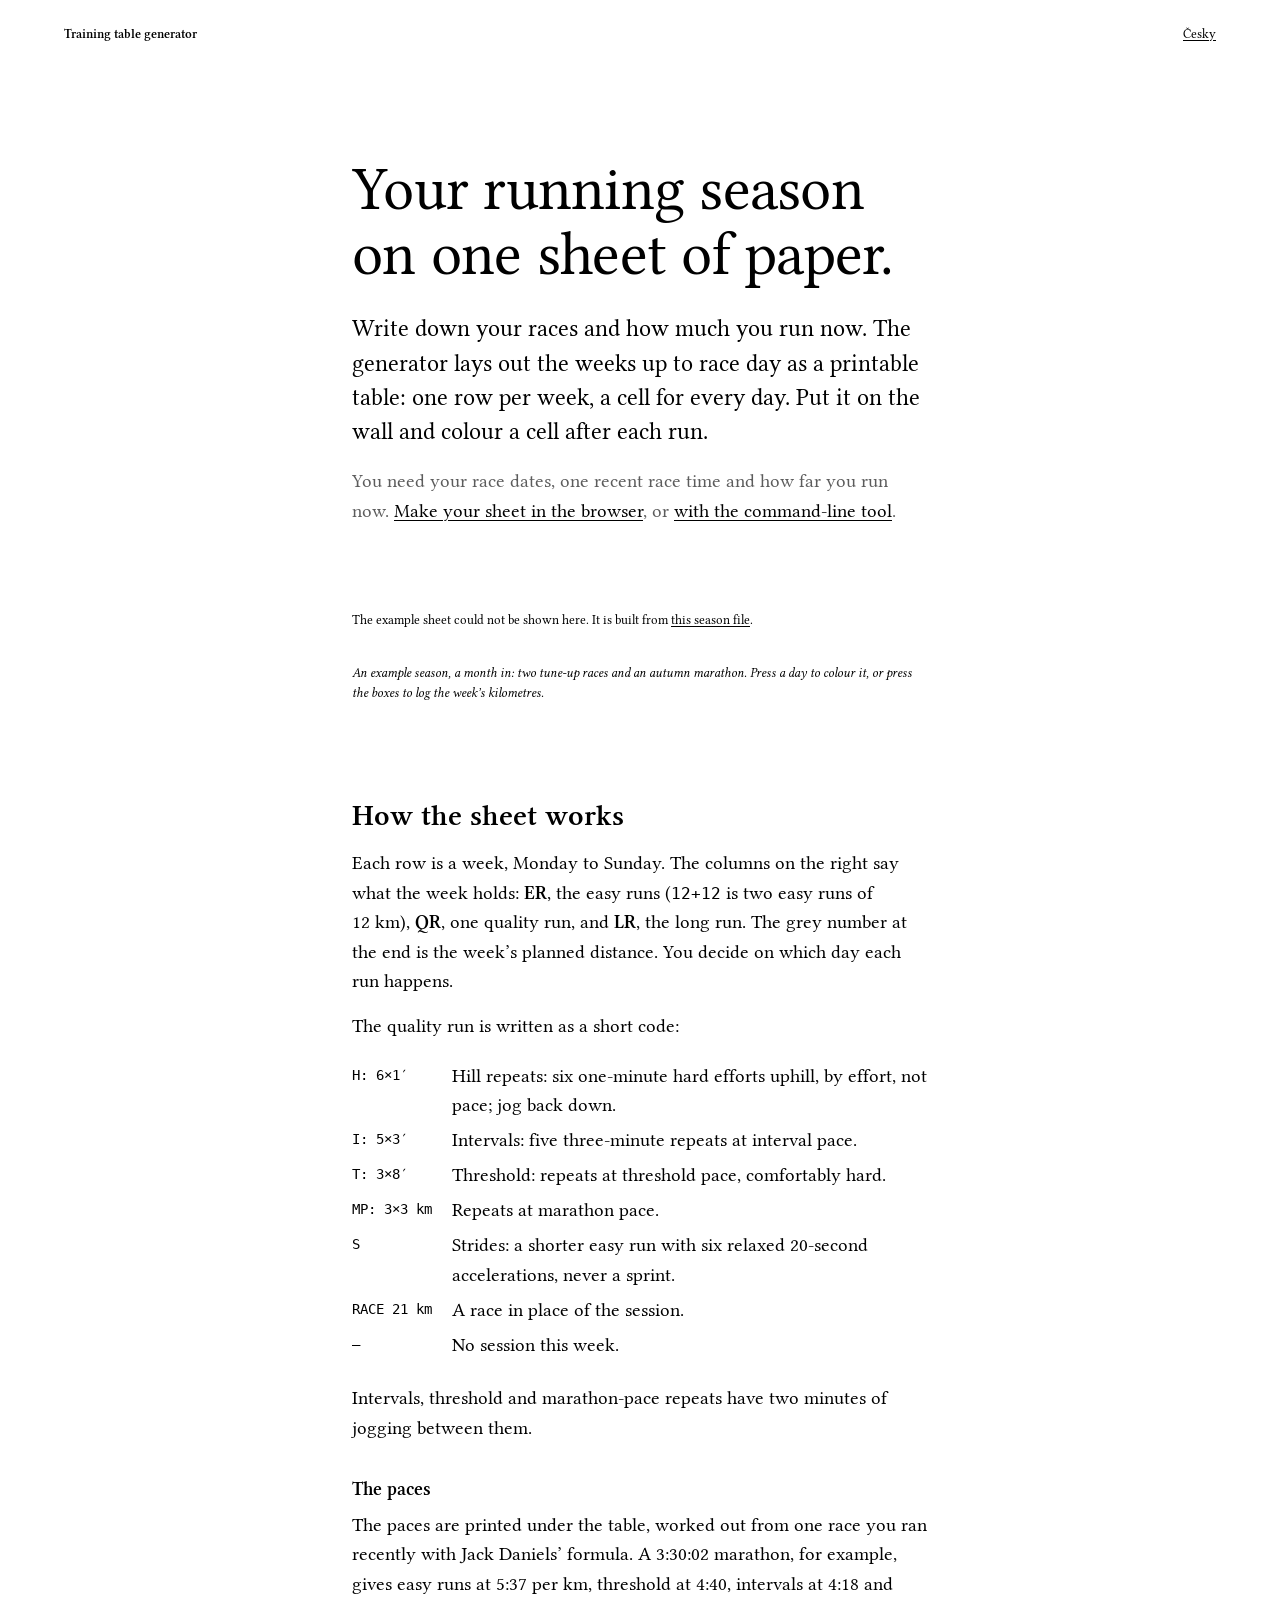
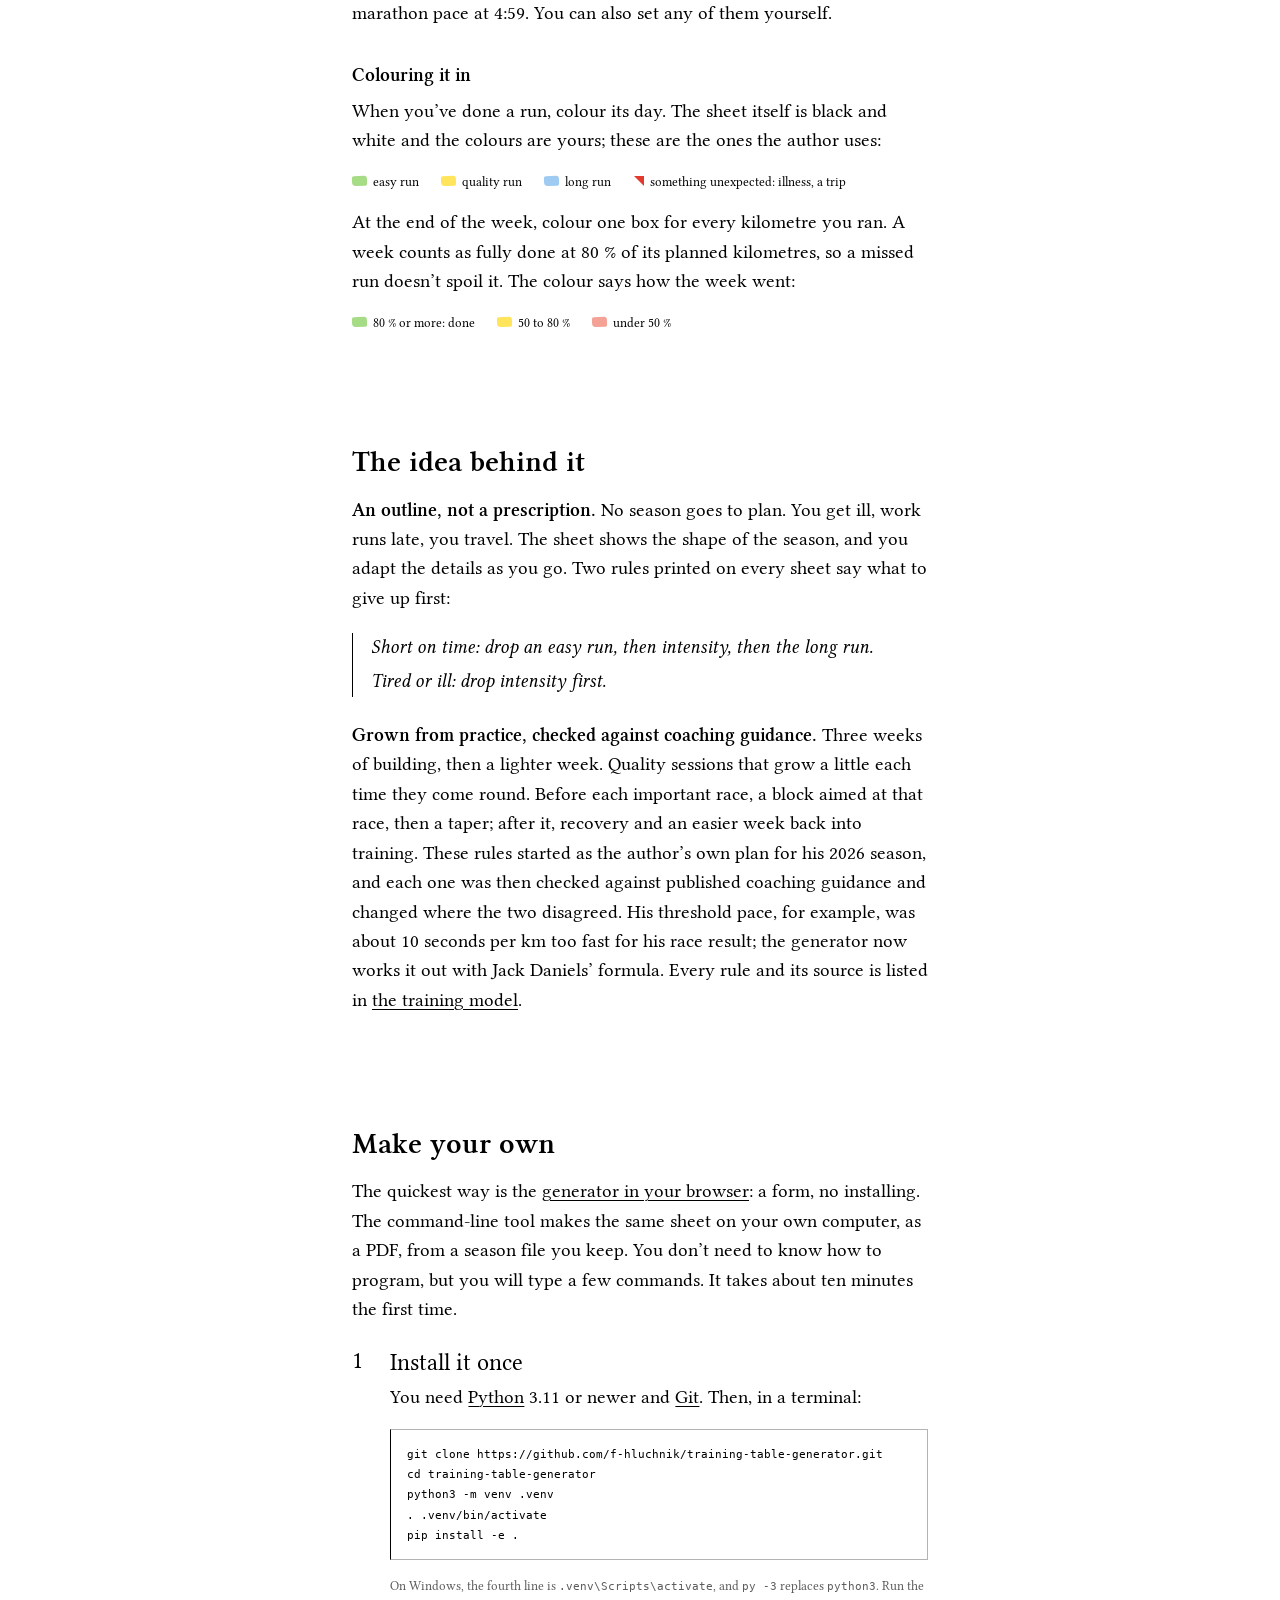
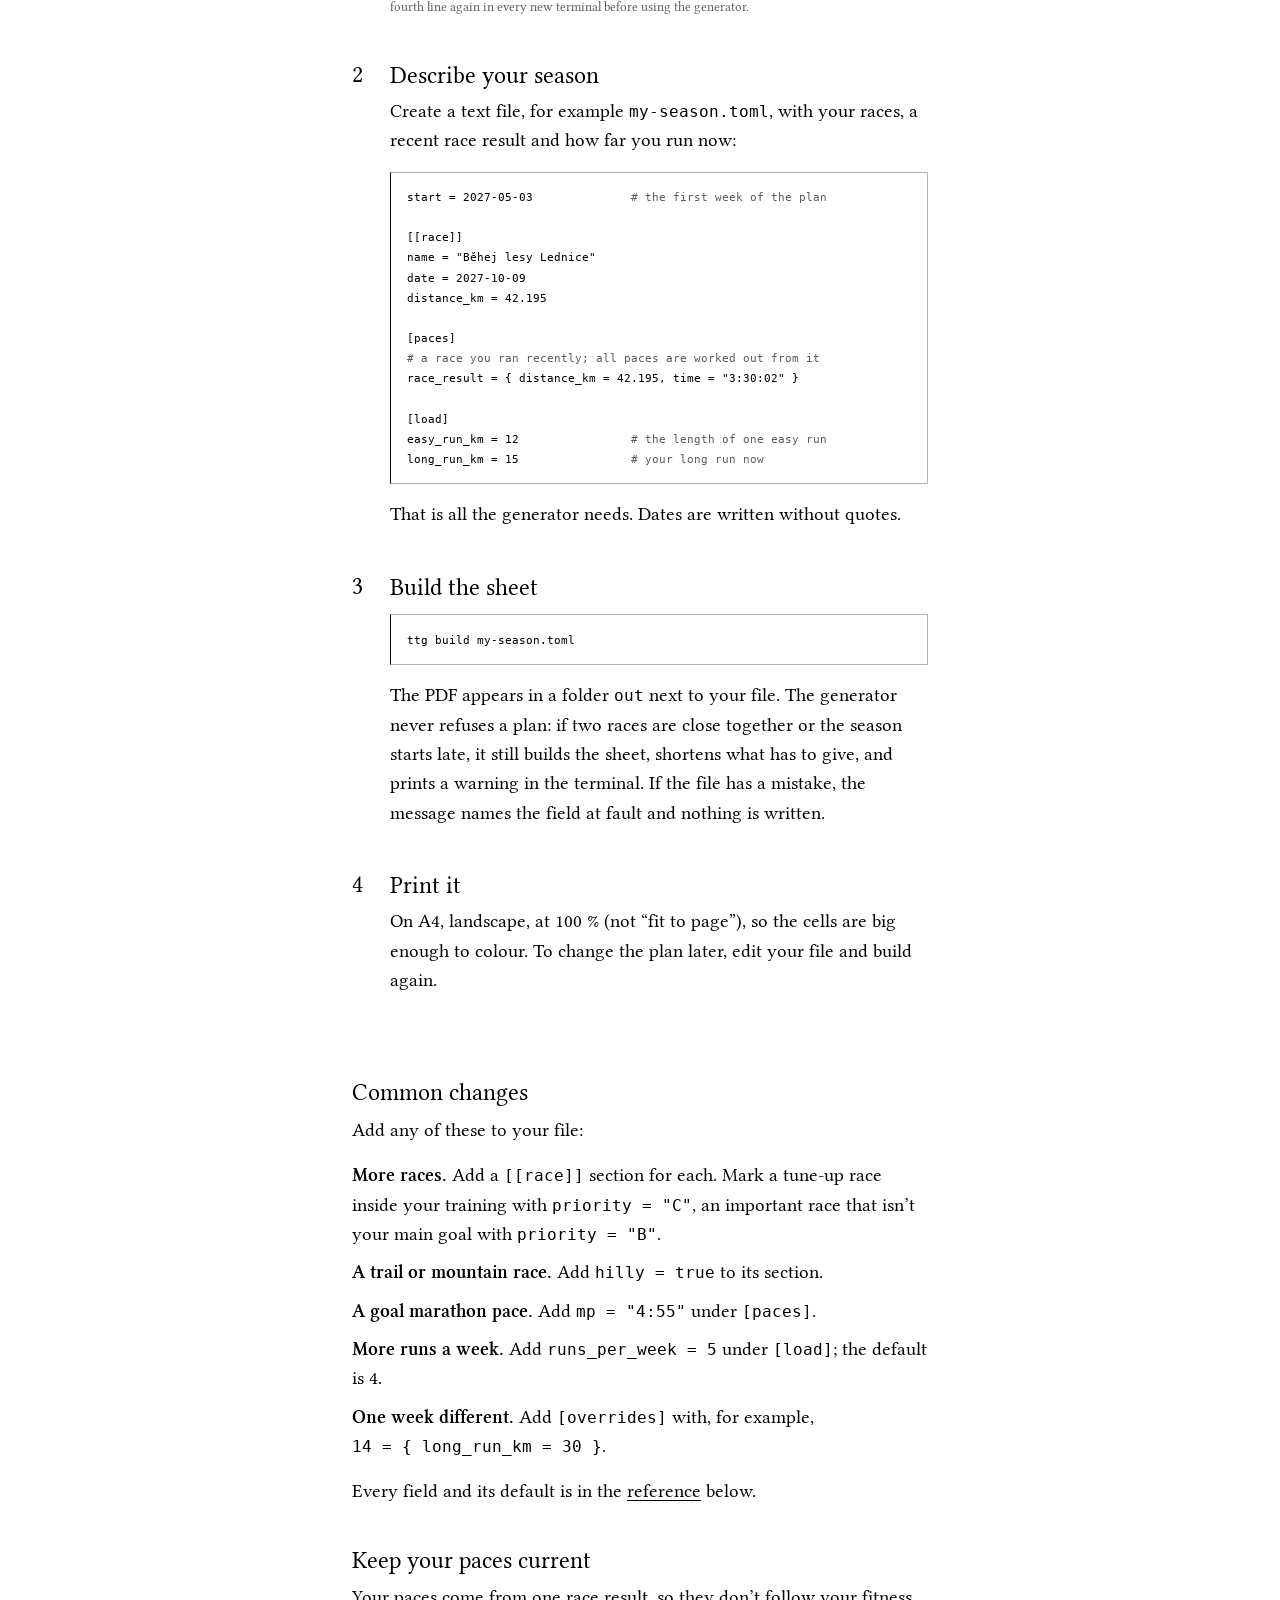
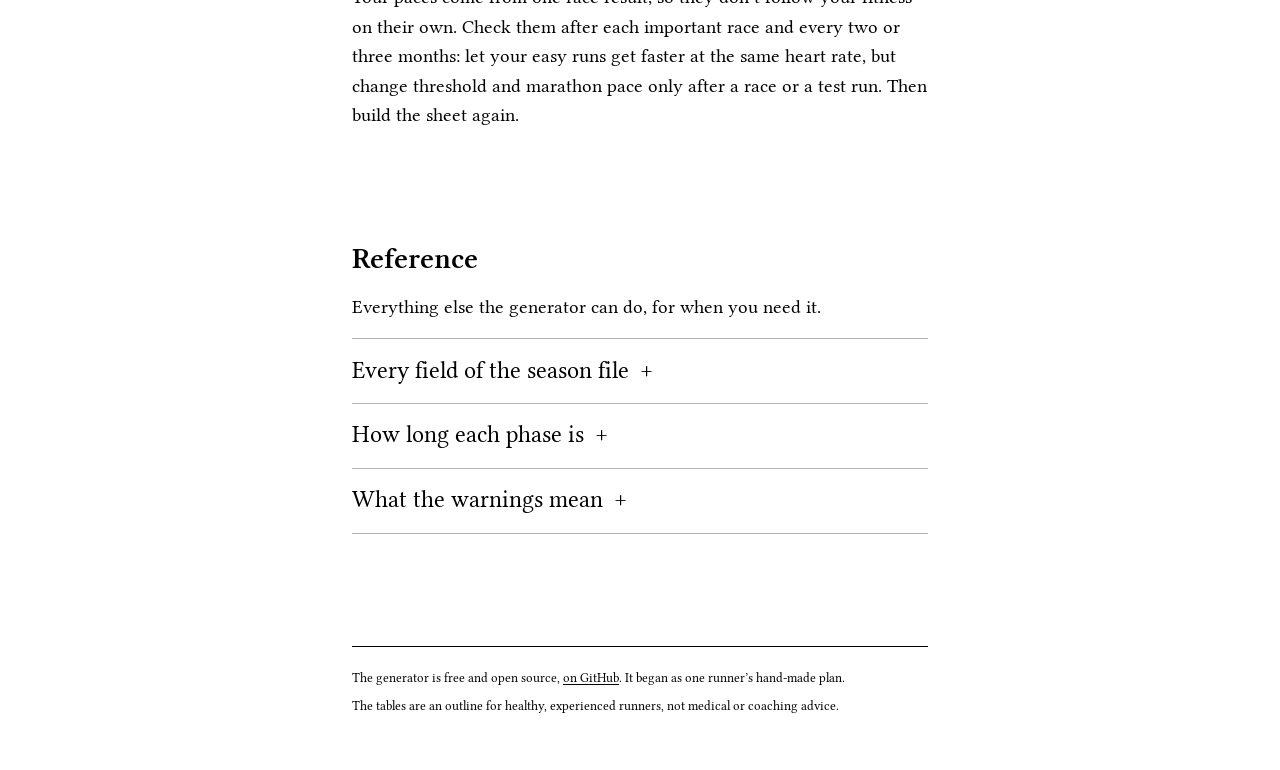
==== commit 14d01746: "T-26: centre the landing page's text column and example sheet (D-054) On a wide screen the landing p" ====
--- a/site/index.html
+++ b/site/index.html
@@ -16,7 +16,7 @@
     <script type="module" src="sheet.js"></script>
   </head>
   <body>
-    <div class="page">
+    <div class="page landing">
       <header class="masthead">
         <a class="name" href="./">Training table generator</a>
         <a href="cs/" hreflang="cs" lang="cs">Česky</a>
--- a/site/style.css
+++ b/site/style.css
@@ -165,6 +165,46 @@
   text-decoration: none;
 }
 
+/* ---------------------------------------------------------------- the column (landing page) */
+
+/* The text is a centred column; the example sheet is wider than it and takes all three tracks, so
+   it overhangs the text evenly on both sides (D-054). */
+.landing {
+  --tracks: minmax(0, 1fr) min(100%, var(--measure)) minmax(0, 1fr);
+}
+.landing main,
+.landing .sheet-figure {
+  display: grid;
+  grid-template-columns: var(--tracks);
+}
+.landing main > *,
+.landing .sheet-figure > * {
+  grid-column: 2;
+  min-width: 0;
+}
+.landing main > .sheet-figure,
+.landing .sheet-figure > .sheet-scroll {
+  grid-column: 1 / -1;
+}
+.landing .sheet-toggle {
+  justify-self: start;
+}
+.landing .sheet-scroll {
+  text-align: center; /* a sheet wider than the box still starts at its left edge and scrolls */
+}
+.landing .sheet-paper {
+  text-align: left;
+}
+/* The footer's text must not stretch the sheet: as wide as the table, no wider, as in the PDF. */
+.landing .sheet-footer {
+  width: 0;
+  min-width: 100%;
+}
+.landing .colophon {
+  margin-left: auto;
+  margin-right: auto;
+}
+
 /* ---------------------------------------------------------------- hero */
 
 .hero {
@@ -715,6 +755,9 @@
 }
 
 @media print {
+  .landing main {
+    display: block;
+  }
   .sheet-figure,
   .masthead a[hreflang] {
     display: none;
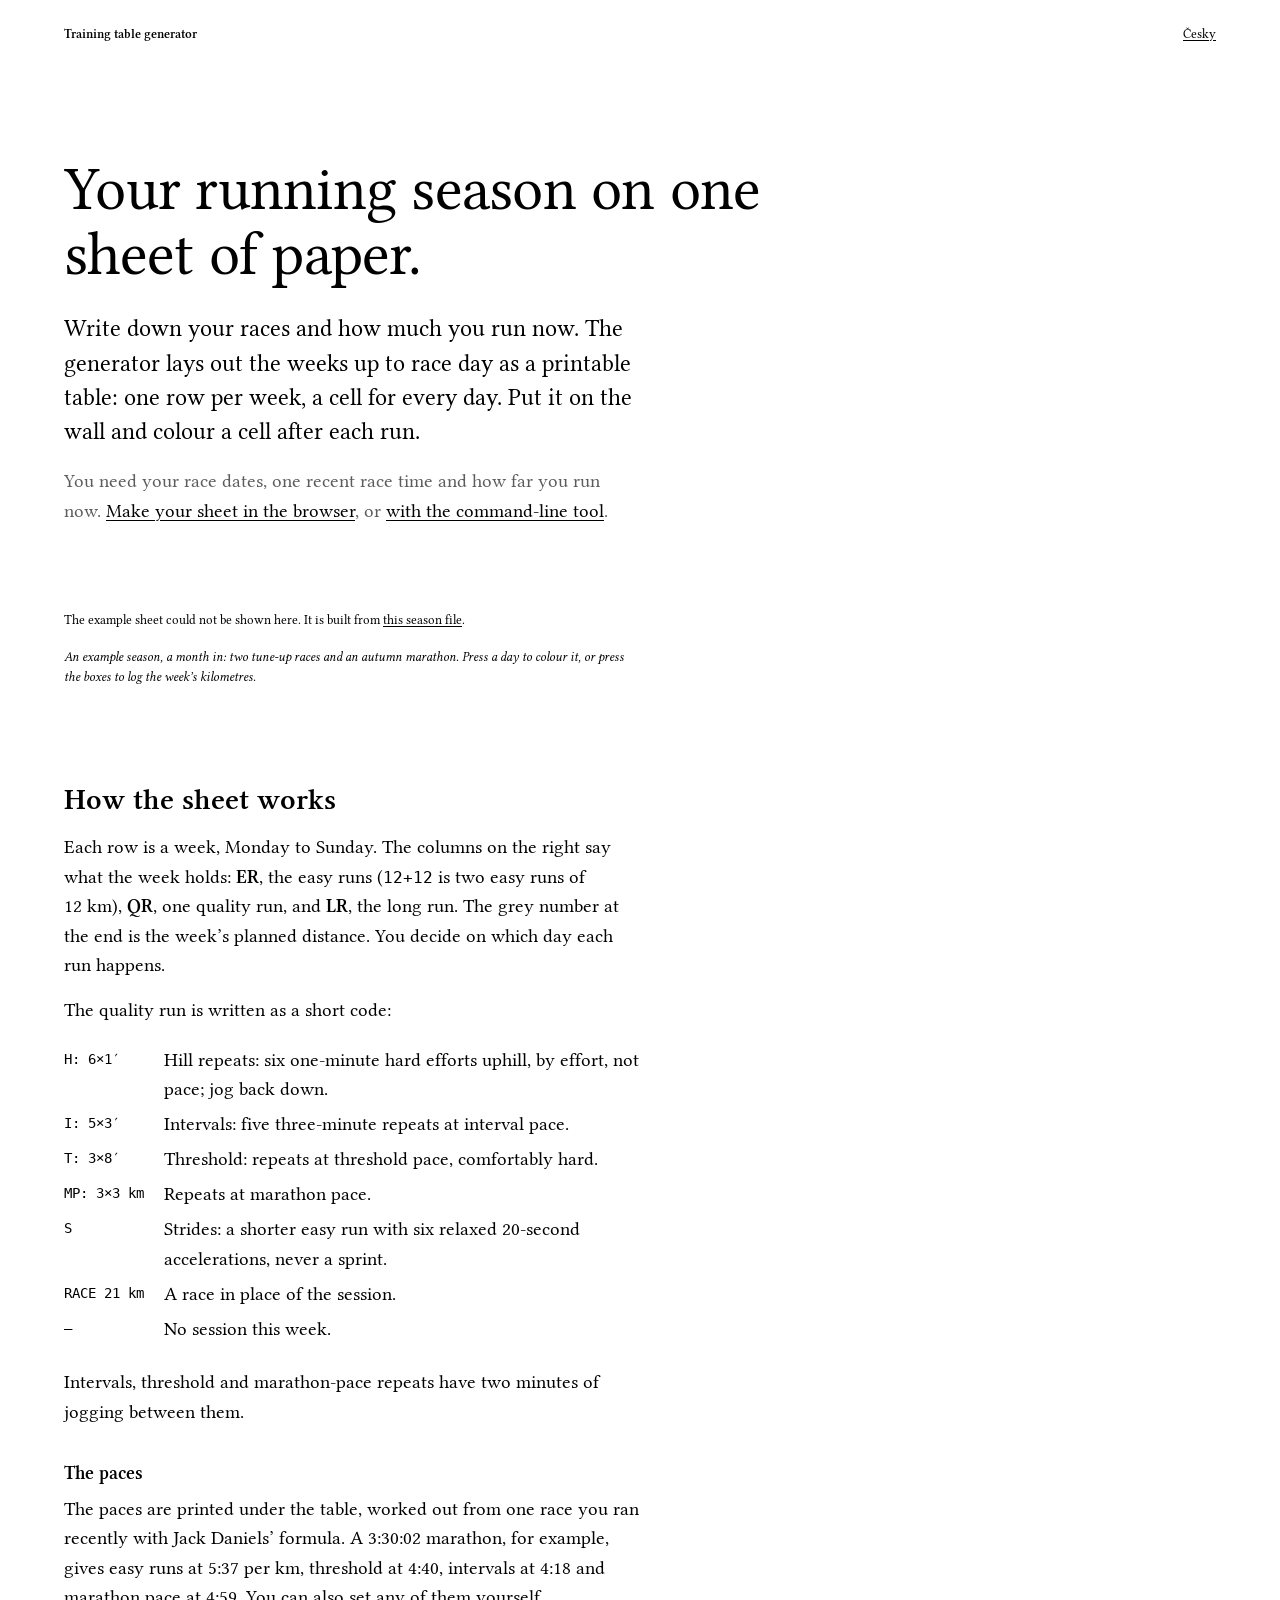
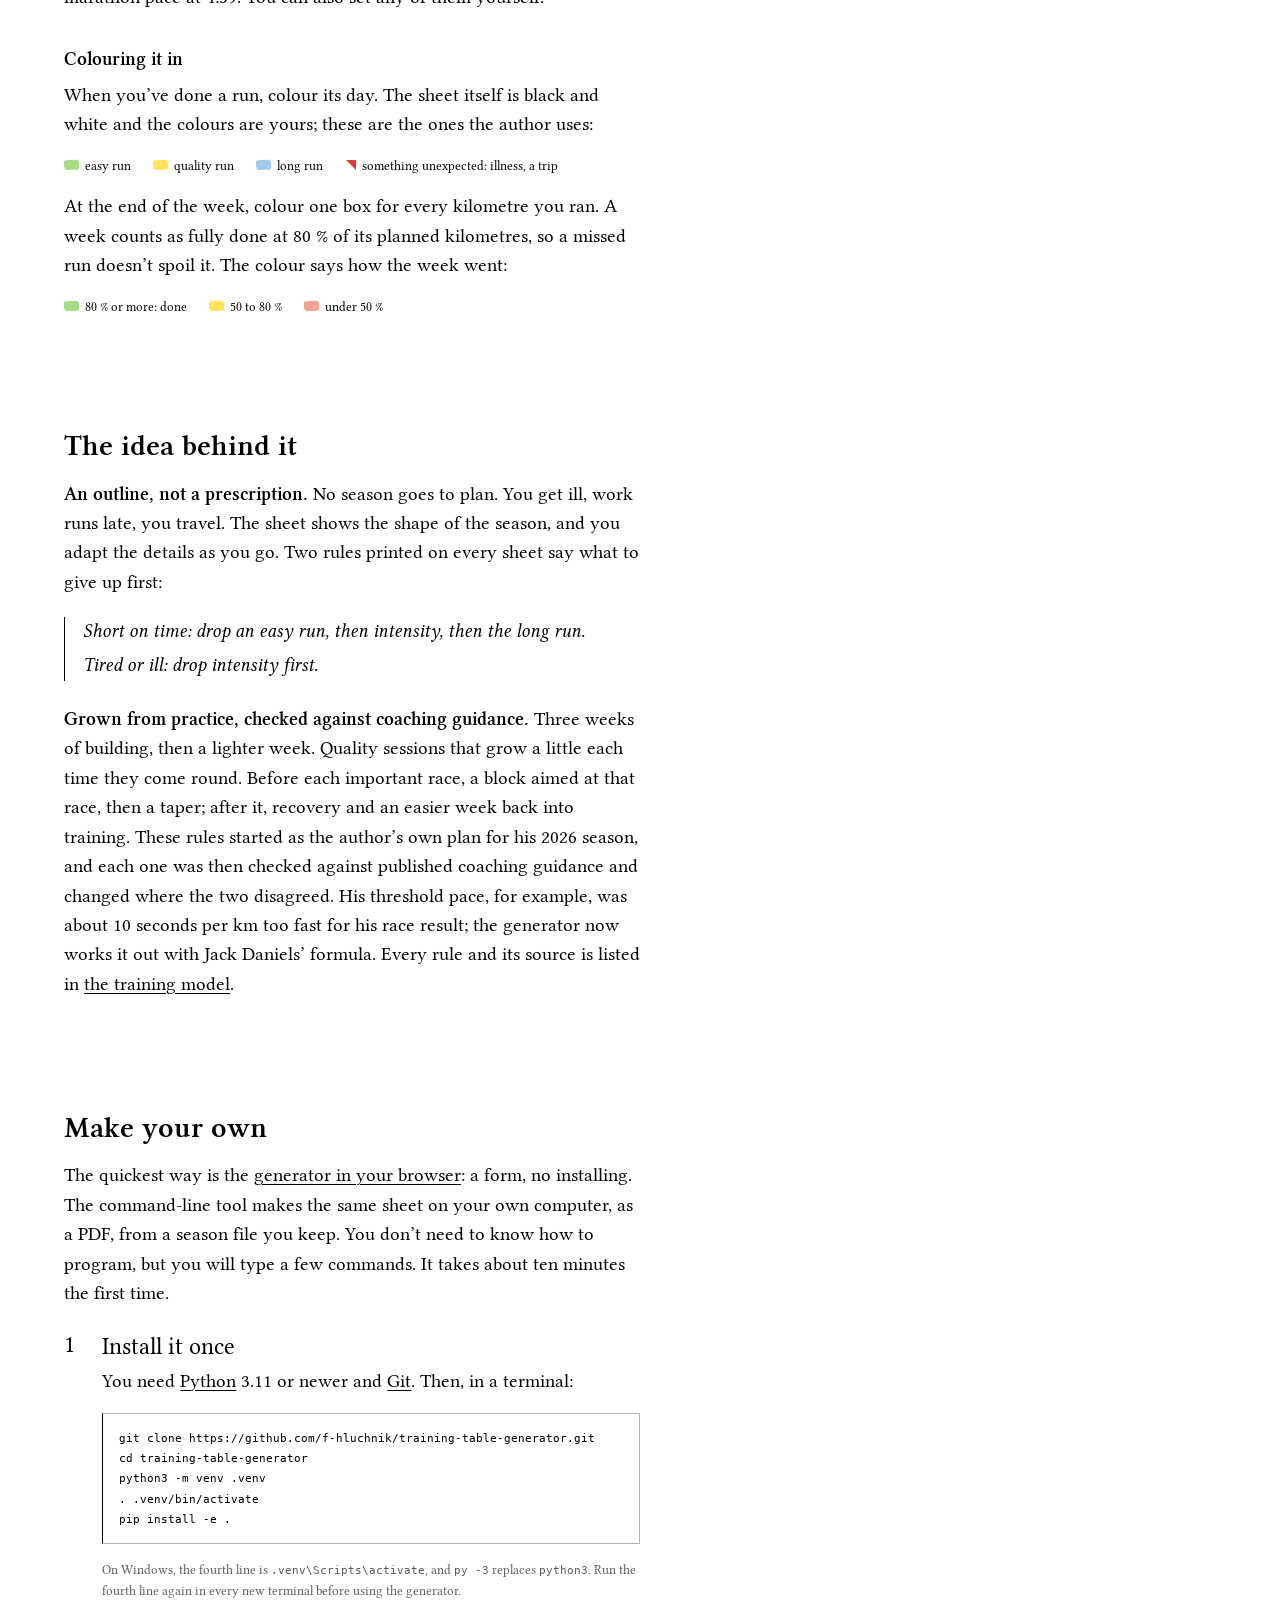
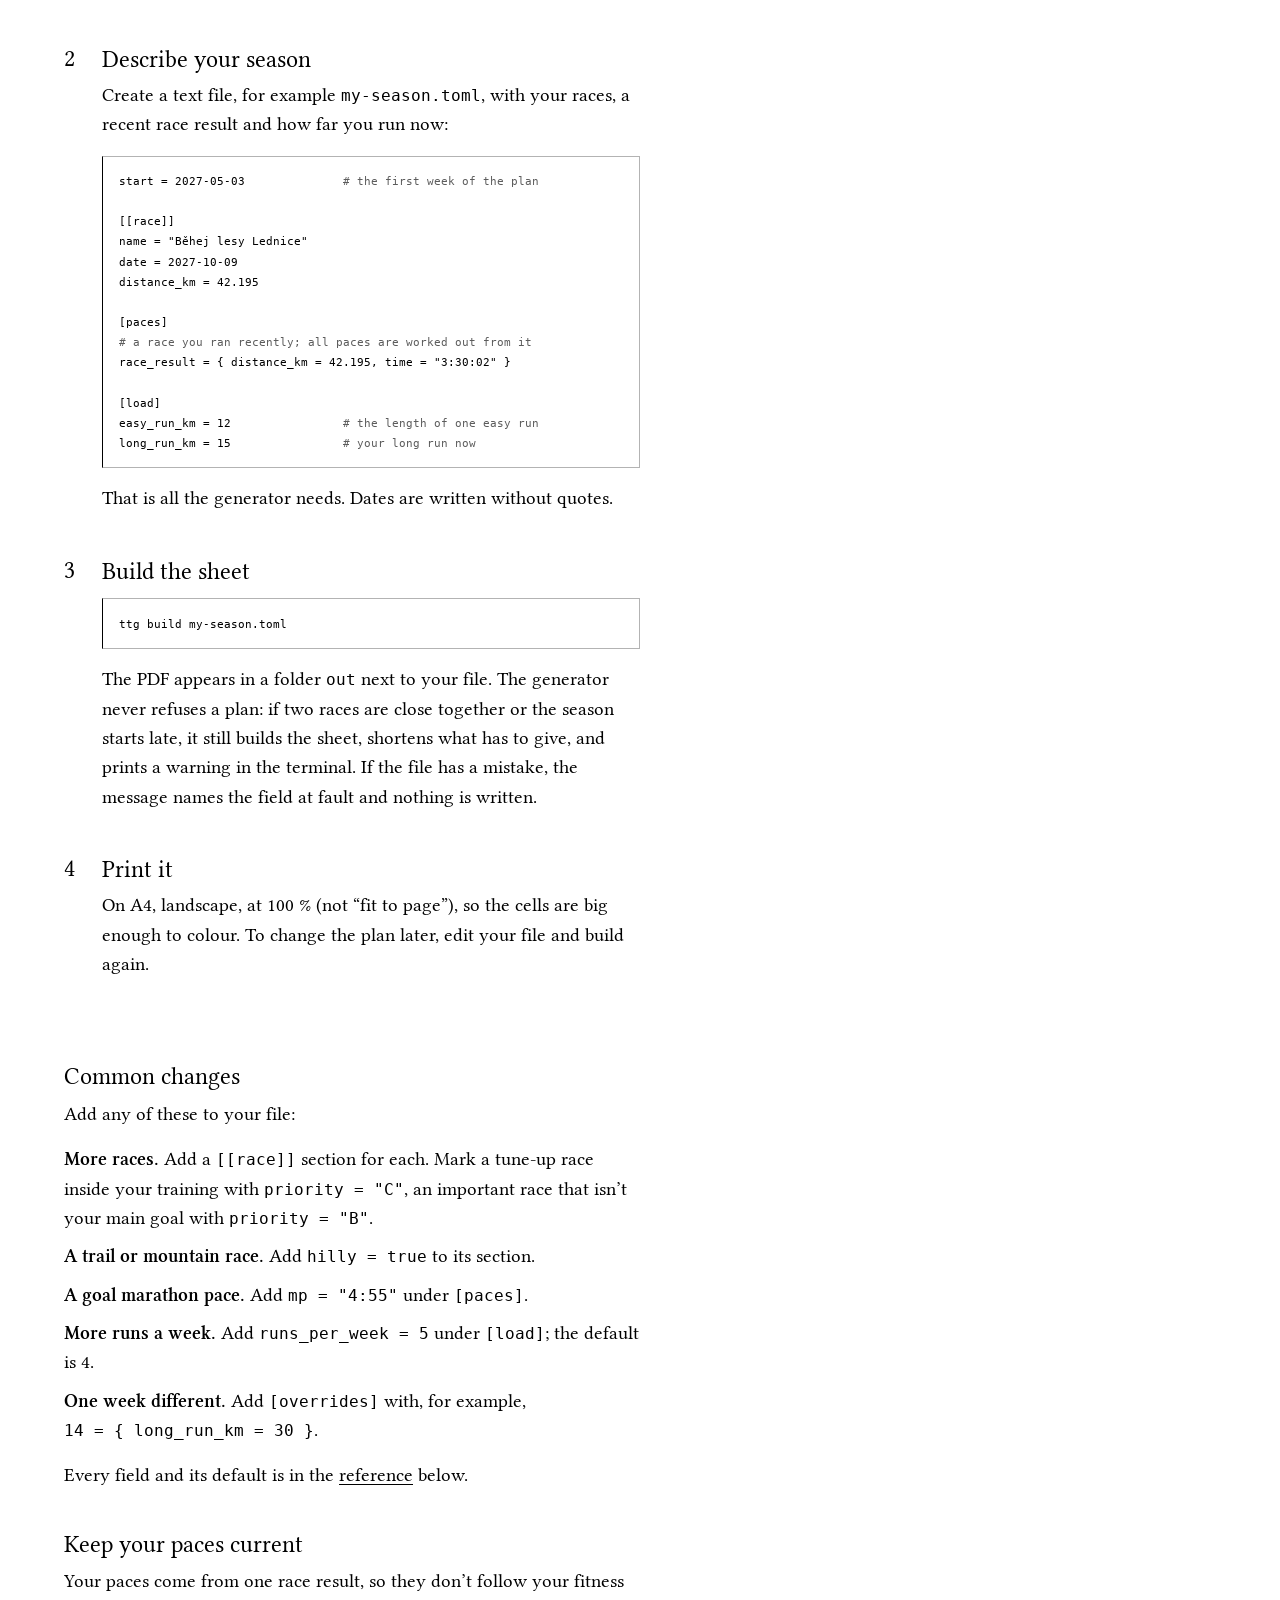
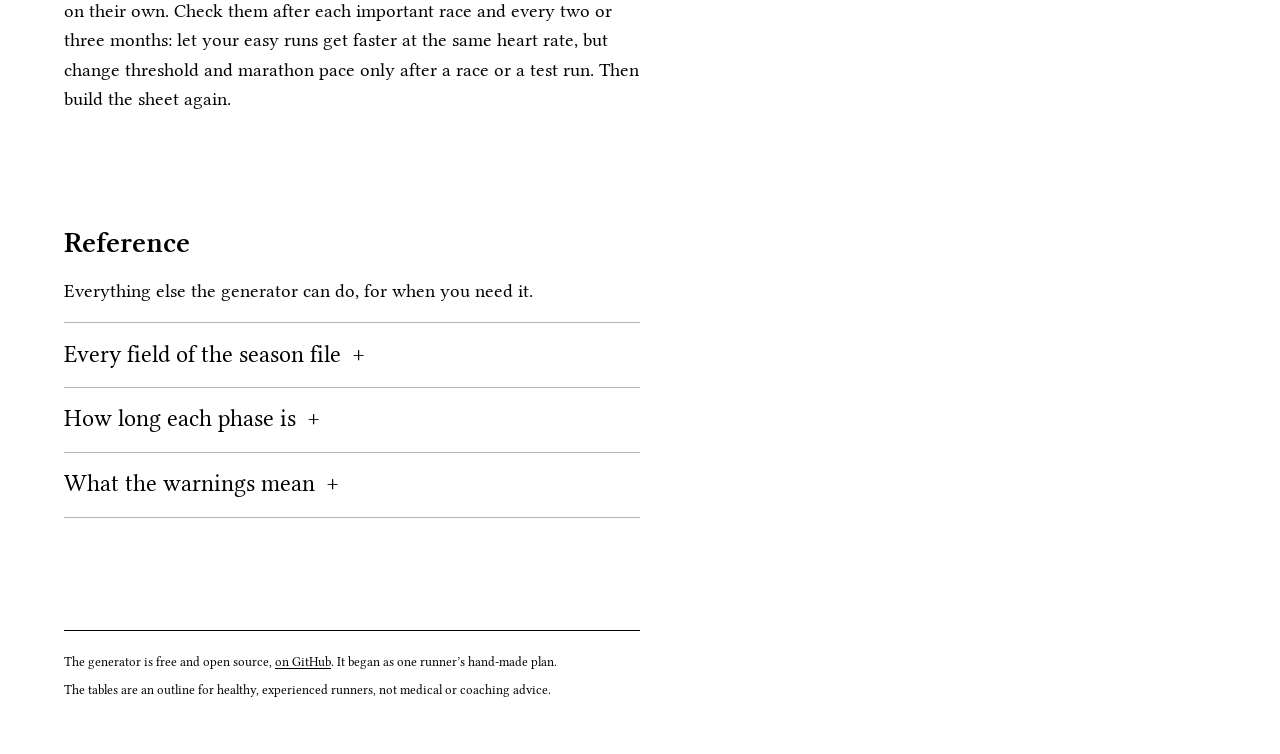
==== commit e5e2b7cb: "T-27: beginner mode [load] beginner = true builds up gently for a first race (D-054, TRAINING_MODEL " ====
--- a/site/index.html
+++ b/site/index.html
@@ -16,7 +16,7 @@
     <script type="module" src="sheet.js"></script>
   </head>
   <body>
-    <div class="page landing">
+    <div class="page">
       <header class="masthead">
         <a class="name" href="./">Training table generator</a>
         <a href="cs/" hreflang="cs" lang="cs">Česky</a>
@@ -294,10 +294,12 @@
 
             <h4>Paces: <code>[paces]</code></h4>
             <dl class="fields">
-              <dt><code>race_result</code> <span>required</span></dt>
+              <dt><code>race_result</code> <span>required, except for a beginner</span></dt>
               <dd>
                 A race you ran recently, as <code>{ distance_km = 21.1, time = "1:39:30" }</code>. The time is
-                <code>"h:mm:ss"</code> or <code>"m:ss"</code>. Every pace is worked out from it.
+                <code>"h:mm:ss"</code> or <code>"m:ss"</code>. Every pace is worked out from it. No race yet? Run
+                5&nbsp;km as fast as you comfortably can on your own and enter that time. A beginner can leave it
+                out: the sheet then says to run at a pace where you can still talk.
               </dd>
               <dt><code>easy</code>, <code>mp</code>, <code>threshold</code>, <code>interval</code> <span>"m:ss" per km</span></dt>
               <dd>
@@ -309,12 +311,26 @@
 
             <h4>Your running now: <code>[load]</code></h4>
             <dl class="fields">
-              <dt><code>easy_run_km</code> <span>number, required</span></dt>
-              <dd>The length of one easy run. It stays the same all season; in lighter weeks the last one is halved.</dd>
+              <dt><code>beginner</code> <span>true or false, default false</span></dt>
+              <dd>
+                <code>beginner = true</code> builds up gently for someone new to running or to the race's
+                distance: about 1&nbsp;km more a week, no hard sessions in the first month, then strides and
+                short hills only, a long run that peaks near the race distance (10&nbsp;km and shorter), and
+                no warnings. The race result and the easy run become optional, and 2 to 4 runs a week are
+                allowed.
+              </dd>
+              <dt><code>easy_run_km</code> <span>number, required, except for a beginner</span></dt>
+              <dd>
+                The length of one easy run. It stays the same all season; in lighter weeks the last one is halved.
+                A beginner's easy runs grow; without a length they start at three quarters of the long run.
+              </dd>
               <dt><code>long_run_km</code> <span>number, required</span></dt>
               <dd>The long run of the first week. It grows by 2&nbsp;km in each building week, up to a limit set by the race.</dd>
-              <dt><code>runs_per_week</code> <span>3 to 6, default 4</span></dt>
-              <dd>Always one quality run and one long run; the others are easy runs.</dd>
+              <dt><code>runs_per_week</code> <span>3 to 6, default 4; a beginner 2 to 4, default 3</span></dt>
+              <dd>
+                Always one quality run and one long run; the others are easy runs. A beginner with 2 runs a week
+                has an easy run and the long run.
+              </dd>
             </dl>
 
             <h4>The sheet: <code>[sheet]</code></h4>
@@ -399,6 +415,12 @@
               <dd>A threshold pace you set is more than 10 seconds per km away from the worked-out one.</dd>
               <dt id="c9"><code>C9</code></dt>
               <dd>Hill repeats longer than 2 minutes, or more than 20 minutes of hill effort in one session.</dd>
+              <dt id="c10"><code>C10</code></dt>
+              <dd>A quality run, with its warm-up and cool-down, is longer than the week's long run.</dd>
+              <dt id="c11"><code>C11</code></dt>
+              <dd>The first long run is shorter than training plans for the race usually start from. Try the beginner mode.</dd>
+              <dt id="c12"><code>C12</code></dt>
+              <dd>A beginner's marathon plan whose biggest week stays under 30&nbsp;km.</dd>
             </dl>
           </details>
         </section>
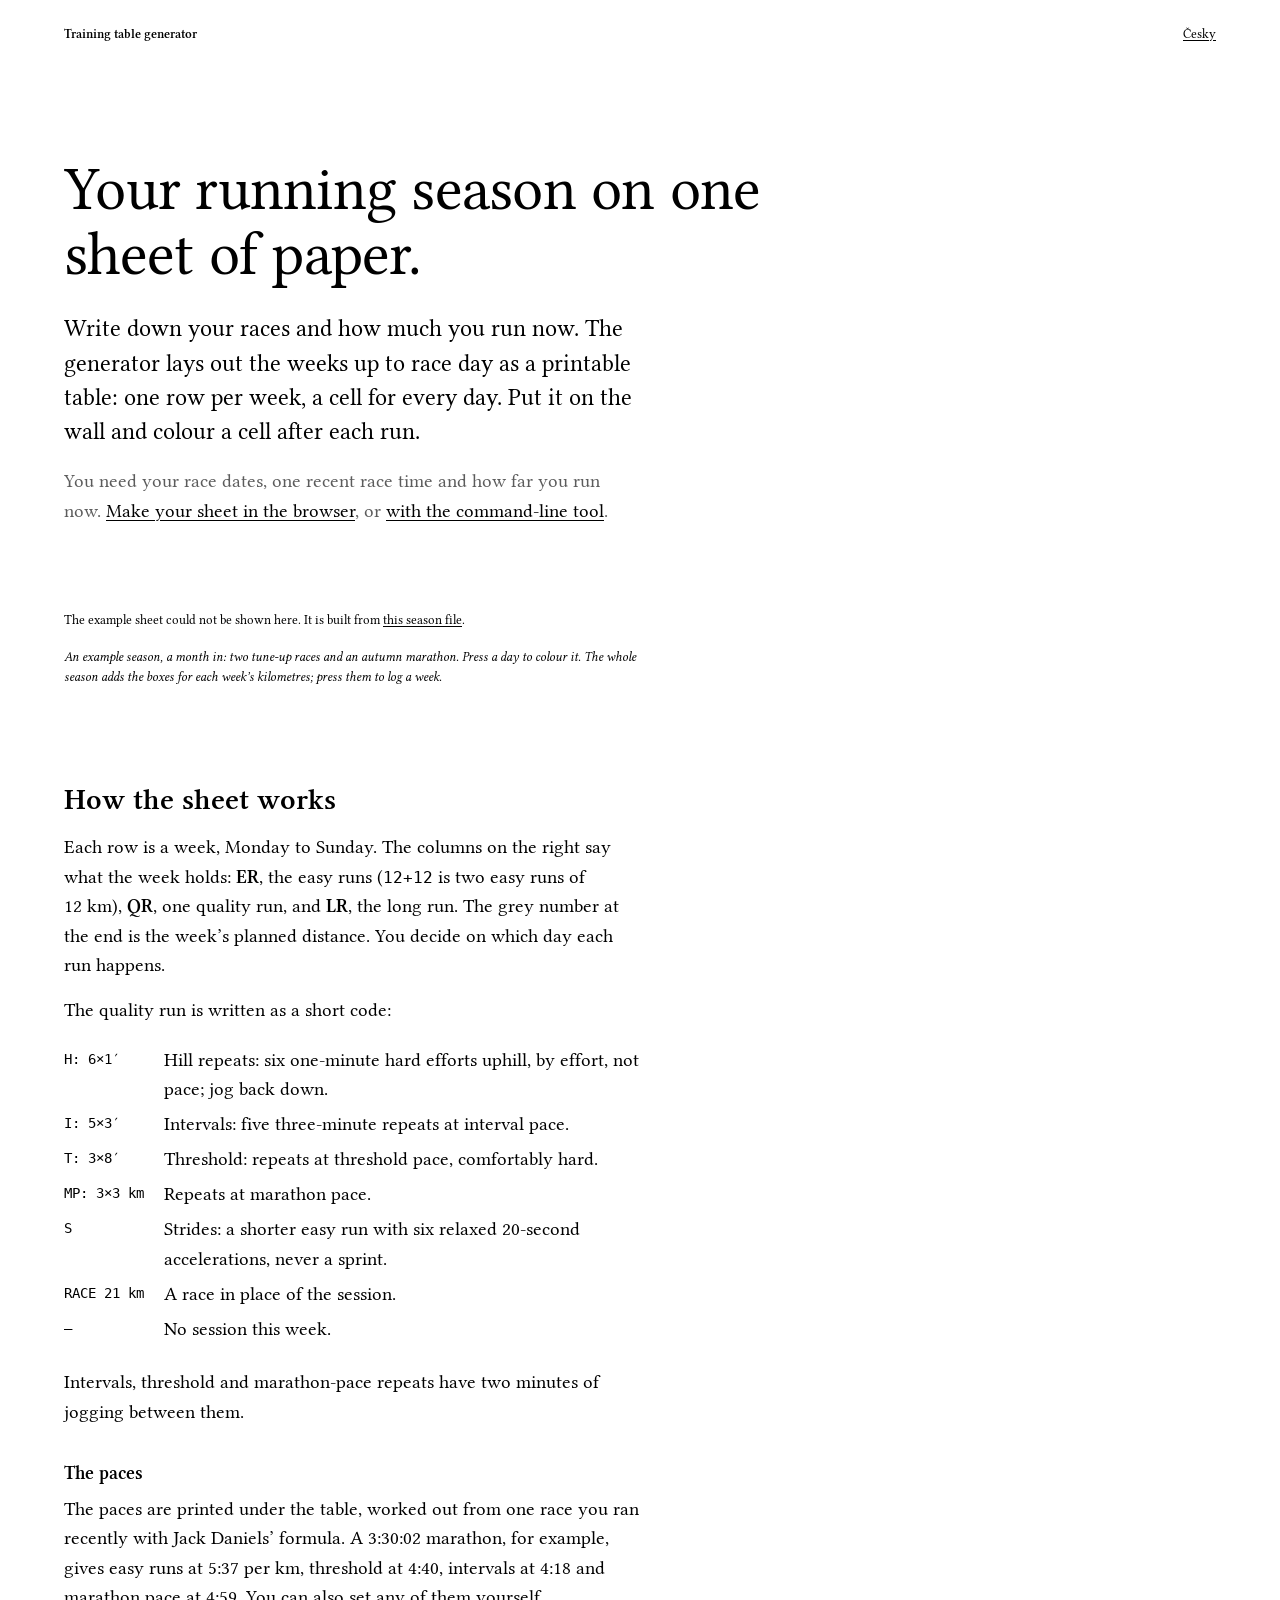
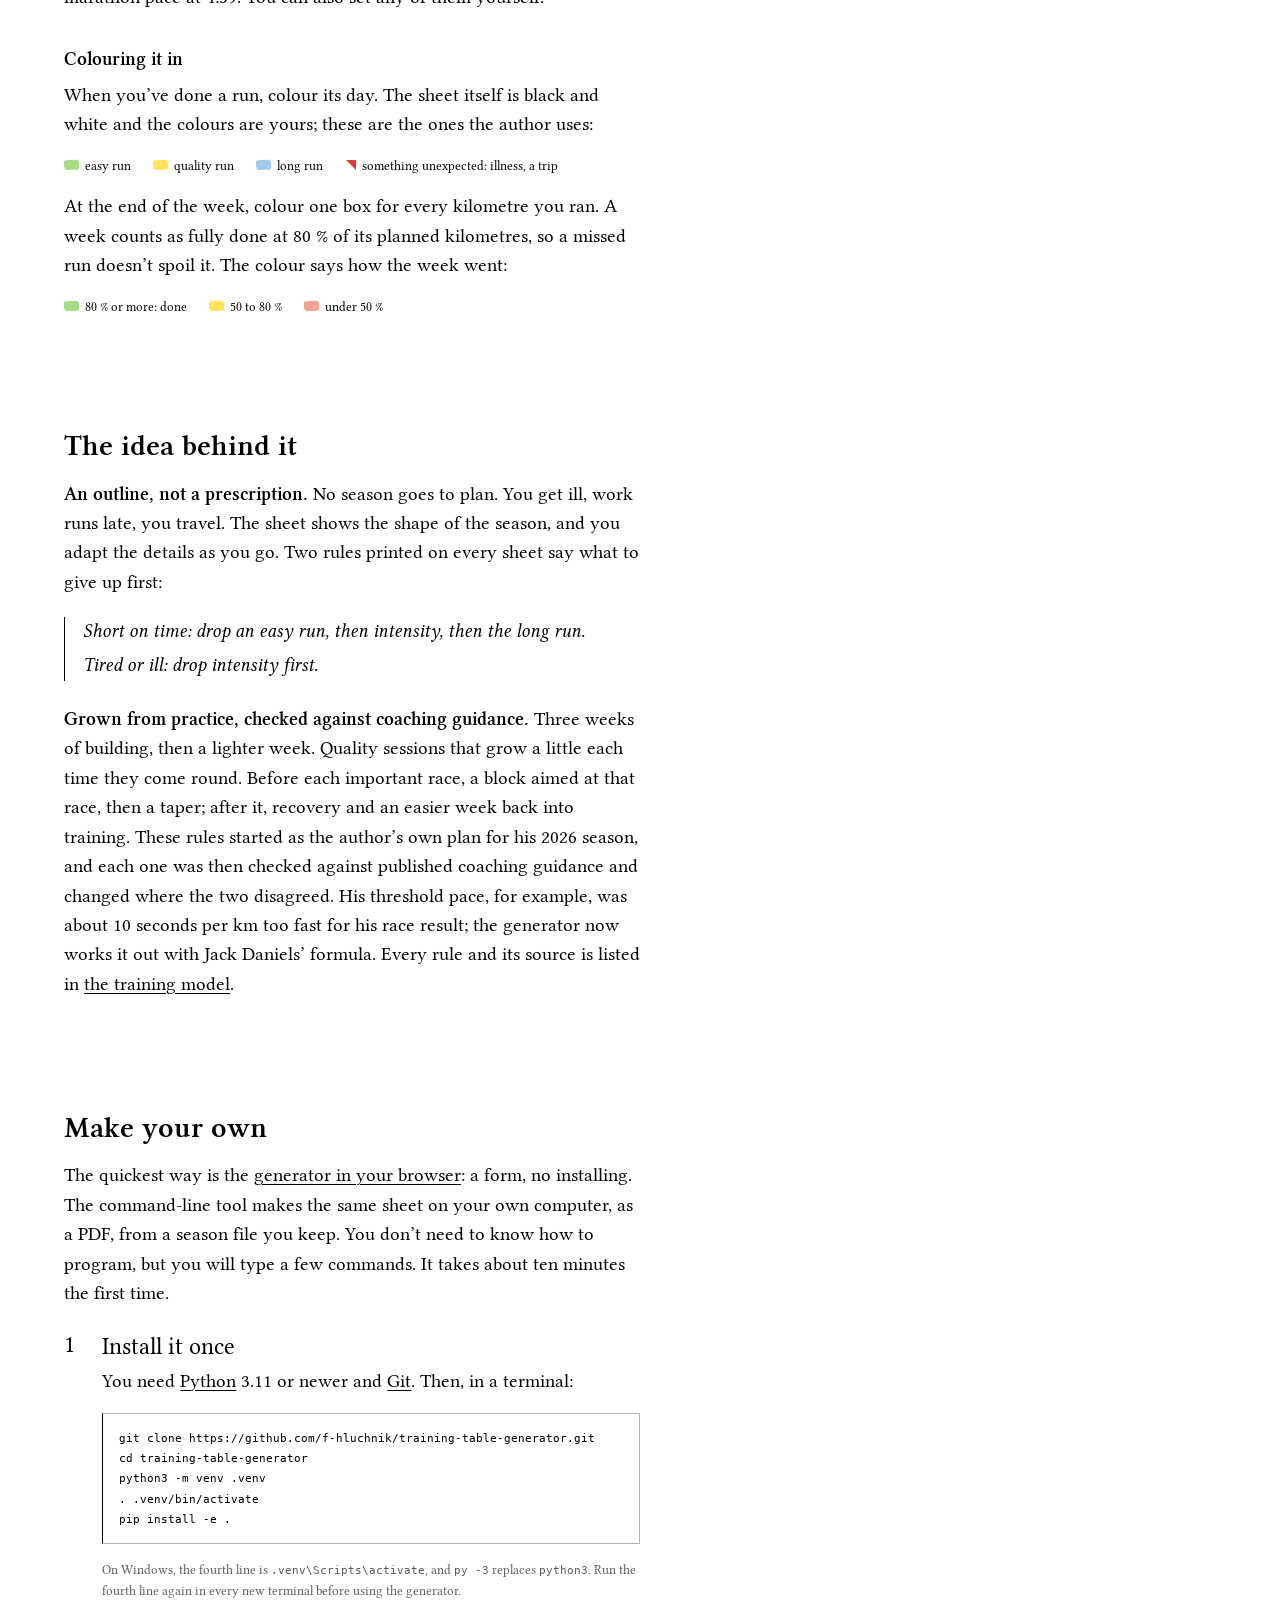
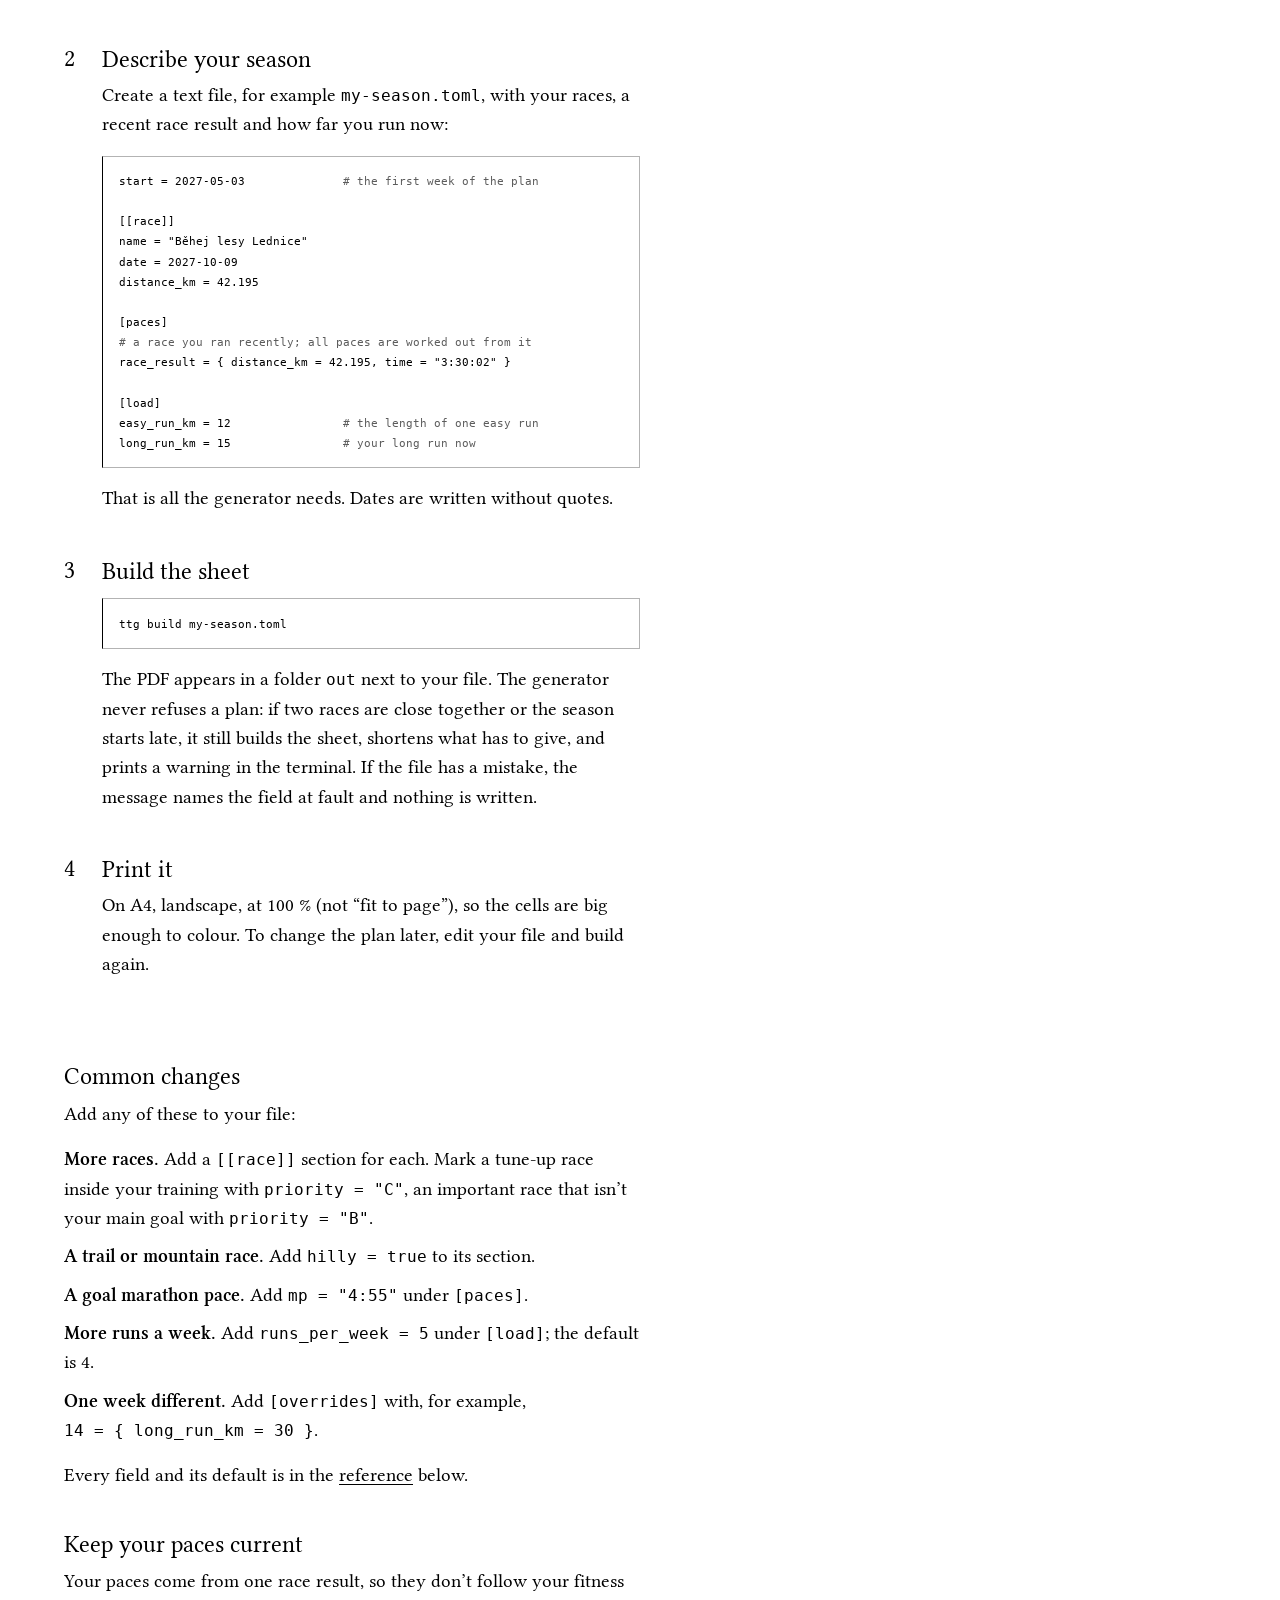
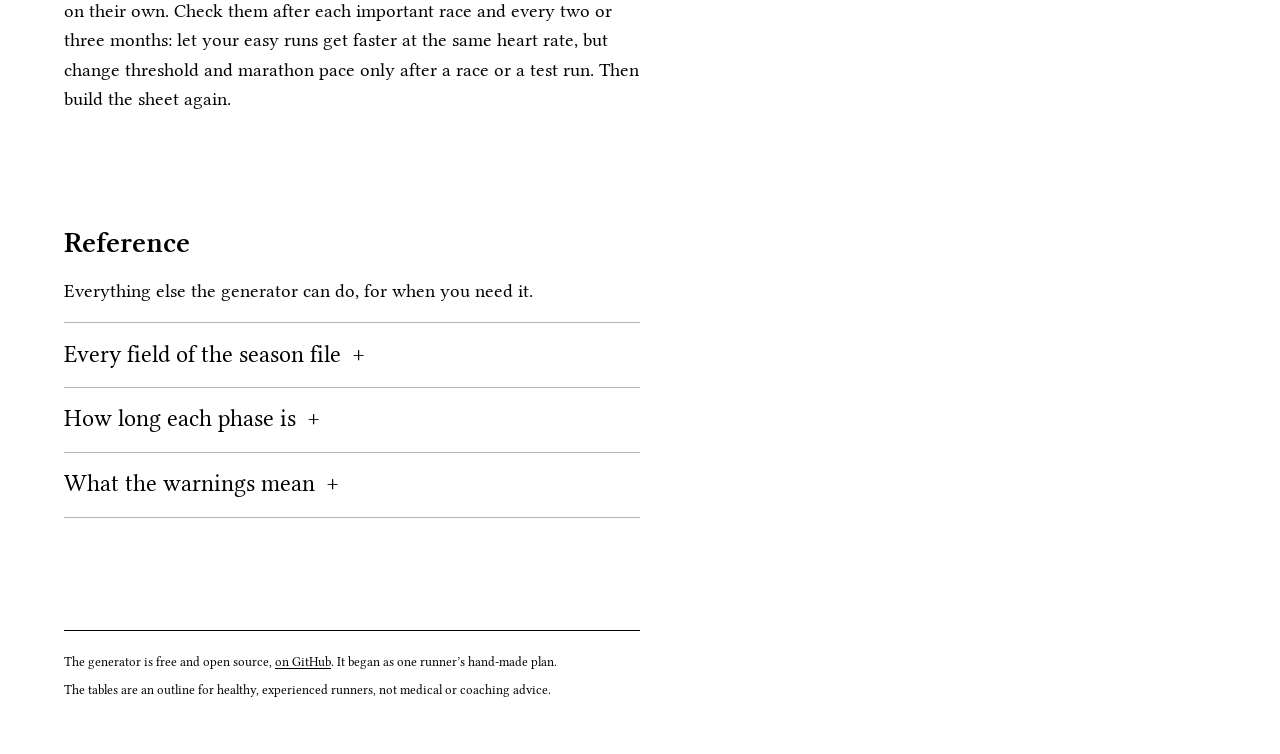
==== commit 9983c7c3: "T-30: the example sheet's preview without the gauge The first weeks on the landing page show the cal" ====
--- a/site/index.html
+++ b/site/index.html
@@ -46,8 +46,8 @@
               season file</a>.
           </p>
           <figcaption class="sheet-caption">
-            An example season, a month in: two tune-up races and an autumn marathon. Press a day to colour it,
-            or press the boxes to log the week’s kilometres.
+            An example season, a month in: two tune-up races and an autumn marathon. Press a day to colour it.
+            The whole season adds the boxes for each week’s kilometres; press them to log a week.
           </figcaption>
         </figure>
         <script type="application/json" id="sheet-text">
@@ -261,7 +261,11 @@
             </dl>
 
             <h4>Races: <code>[[race]]</code></h4>
-            <p>One section per race, as many as you like, on any dates.</p>
+            <p>
+              One section per race, as many as you like, on any dates. A race can also be a goal of your own,
+              such as 10&nbsp;km by a date. A beginner needs none: the plan then builds up to 5&nbsp;km in 9 weeks
+              (or in <code>weeks</code>).
+            </p>
             <dl class="fields">
               <dt><code>name</code> <span>text, required</span></dt>
               <dd>Printed under the table. Each race needs its own name.</dd>
@@ -290,6 +294,11 @@
                 In the weeks aimed at it, every other quality run is hill repeats, threshold work replaces
                 marathon pace, and the long runs have no marathon-pace kilometres. Not for C races.
               </dd>
+              <dt><code>goal</code> <span>true or false, default false</span></dt>
+              <dd>
+                A distance you aim to cover by the date, not an event: the sheet prints <code>GOAL 10 km</code>
+                instead of <code>RACE 10 km</code>. The plan is the same.
+              </dd>
             </dl>
 
             <h4>Paces: <code>[paces]</code></h4>
@@ -314,10 +323,10 @@
               <dt><code>beginner</code> <span>true or false, default false</span></dt>
               <dd>
                 <code>beginner = true</code> builds up gently for someone new to running or to the race's
-                distance: about 1&nbsp;km more a week, no hard sessions in the first month, then strides and
-                short hills only, a long run that peaks near the race distance (10&nbsp;km and shorter), and
-                no warnings. The race result and the easy run become optional, and 2 to 4 runs a week are
-                allowed.
+                distance: about 1&nbsp;km more a week, a long run that holds each distance for two weeks while it
+                is under 5&nbsp;km, gentle intensity by effort (strides from week 3, fartlek and short hills from
+                week 5, done inside a run), and no warnings. The race result, the easy run and the race become
+                optional, and 2 to 4 runs a week are allowed.
               </dd>
               <dt><code>easy_run_km</code> <span>number, required, except for a beginner</span></dt>
               <dd>
@@ -329,7 +338,7 @@
               <dt><code>runs_per_week</code> <span>3 to 6, default 4; a beginner 2 to 4, default 3</span></dt>
               <dd>
                 Always one quality run and one long run; the others are easy runs. A beginner with 2 runs a week
-                has an easy run and the long run.
+                has a short run, with the week's gentle intensity in it, and the long run.
               </dd>
             </dl>
 
@@ -356,7 +365,8 @@
 20 = { note = "holiday" }                                  <span class="comment"># replaces the grey number at the end</span></code></pre>
             <p>
               A quality session is <code>{ type, reps, minutes }</code> or <code>{ type, reps, km }</code>, with
-              <code>type</code> one of <code>"H"</code>, <code>"I"</code>, <code>"T"</code>, <code>"MP"</code>.
+              <code>type</code> one of <code>"H"</code>, <code>"F"</code> (fartlek: comfortably hard, then walk or
+              jog as long), <code>"I"</code>, <code>"T"</code>, <code>"MP"</code>.
               Strides are <code>{ type = "S" }</code>, no quality run is <code>{ type = "none" }</code>. A race
               can’t be replaced.
             </p>
--- a/site/style.css
+++ b/site/style.css
@@ -109,6 +109,9 @@
 
   --measure: 36rem;
   --gutter: clamp(1.25rem, 5vw, 4.5rem);
+  /* The page's width: the example sheet's (about 70.7rem) with a little air. The text keeps its
+     measure inside it, so text and sheet share one left edge (T-30). */
+  --page: 72rem;
 }
 
 *,
@@ -146,7 +149,10 @@
   outline-offset: 3px;
 }
 
+/* Centred on a wide screen, the text column flush left inside it. */
 .page {
+  max-width: calc(var(--page) + 2 * var(--gutter));
+  margin: 0 auto;
   padding: 0 var(--gutter);
 }
 
@@ -163,46 +169,6 @@
 .masthead .name {
   font-weight: 600;
   text-decoration: none;
-}
-
-/* ---------------------------------------------------------------- the column (landing page) */
-
-/* The text is a centred column; the example sheet is wider than it and takes all three tracks, so
-   it overhangs the text evenly on both sides (D-054). */
-.landing {
-  --tracks: minmax(0, 1fr) min(100%, var(--measure)) minmax(0, 1fr);
-}
-.landing main,
-.landing .sheet-figure {
-  display: grid;
-  grid-template-columns: var(--tracks);
-}
-.landing main > *,
-.landing .sheet-figure > * {
-  grid-column: 2;
-  min-width: 0;
-}
-.landing main > .sheet-figure,
-.landing .sheet-figure > .sheet-scroll {
-  grid-column: 1 / -1;
-}
-.landing .sheet-toggle {
-  justify-self: start;
-}
-.landing .sheet-scroll {
-  text-align: center; /* a sheet wider than the box still starts at its left edge and scrolls */
-}
-.landing .sheet-paper {
-  text-align: left;
-}
-/* The footer's text must not stretch the sheet: as wide as the table, no wider, as in the PDF. */
-.landing .sheet-footer {
-  width: 0;
-  min-width: 100%;
-}
-.landing .colophon {
-  margin-left: auto;
-  margin-right: auto;
 }
 
 /* ---------------------------------------------------------------- hero */
@@ -410,6 +376,11 @@
 .sheet-paper {
   display: inline-block;
 }
+/* The first weeks, as wide as the text: the calendar and the sessions; the kilometre gauge comes
+   with the whole season (T-30). */
+.sheet-scroll.collapsed .gauge {
+  display: none;
+}
 .sheet-scroll.collapsed {
   max-height: var(--collapsed-height);
   overflow-y: hidden;
@@ -755,9 +726,6 @@
 }
 
 @media print {
-  .landing main {
-    display: block;
-  }
   .sheet-figure,
   .masthead a[hreflang] {
     display: none;
